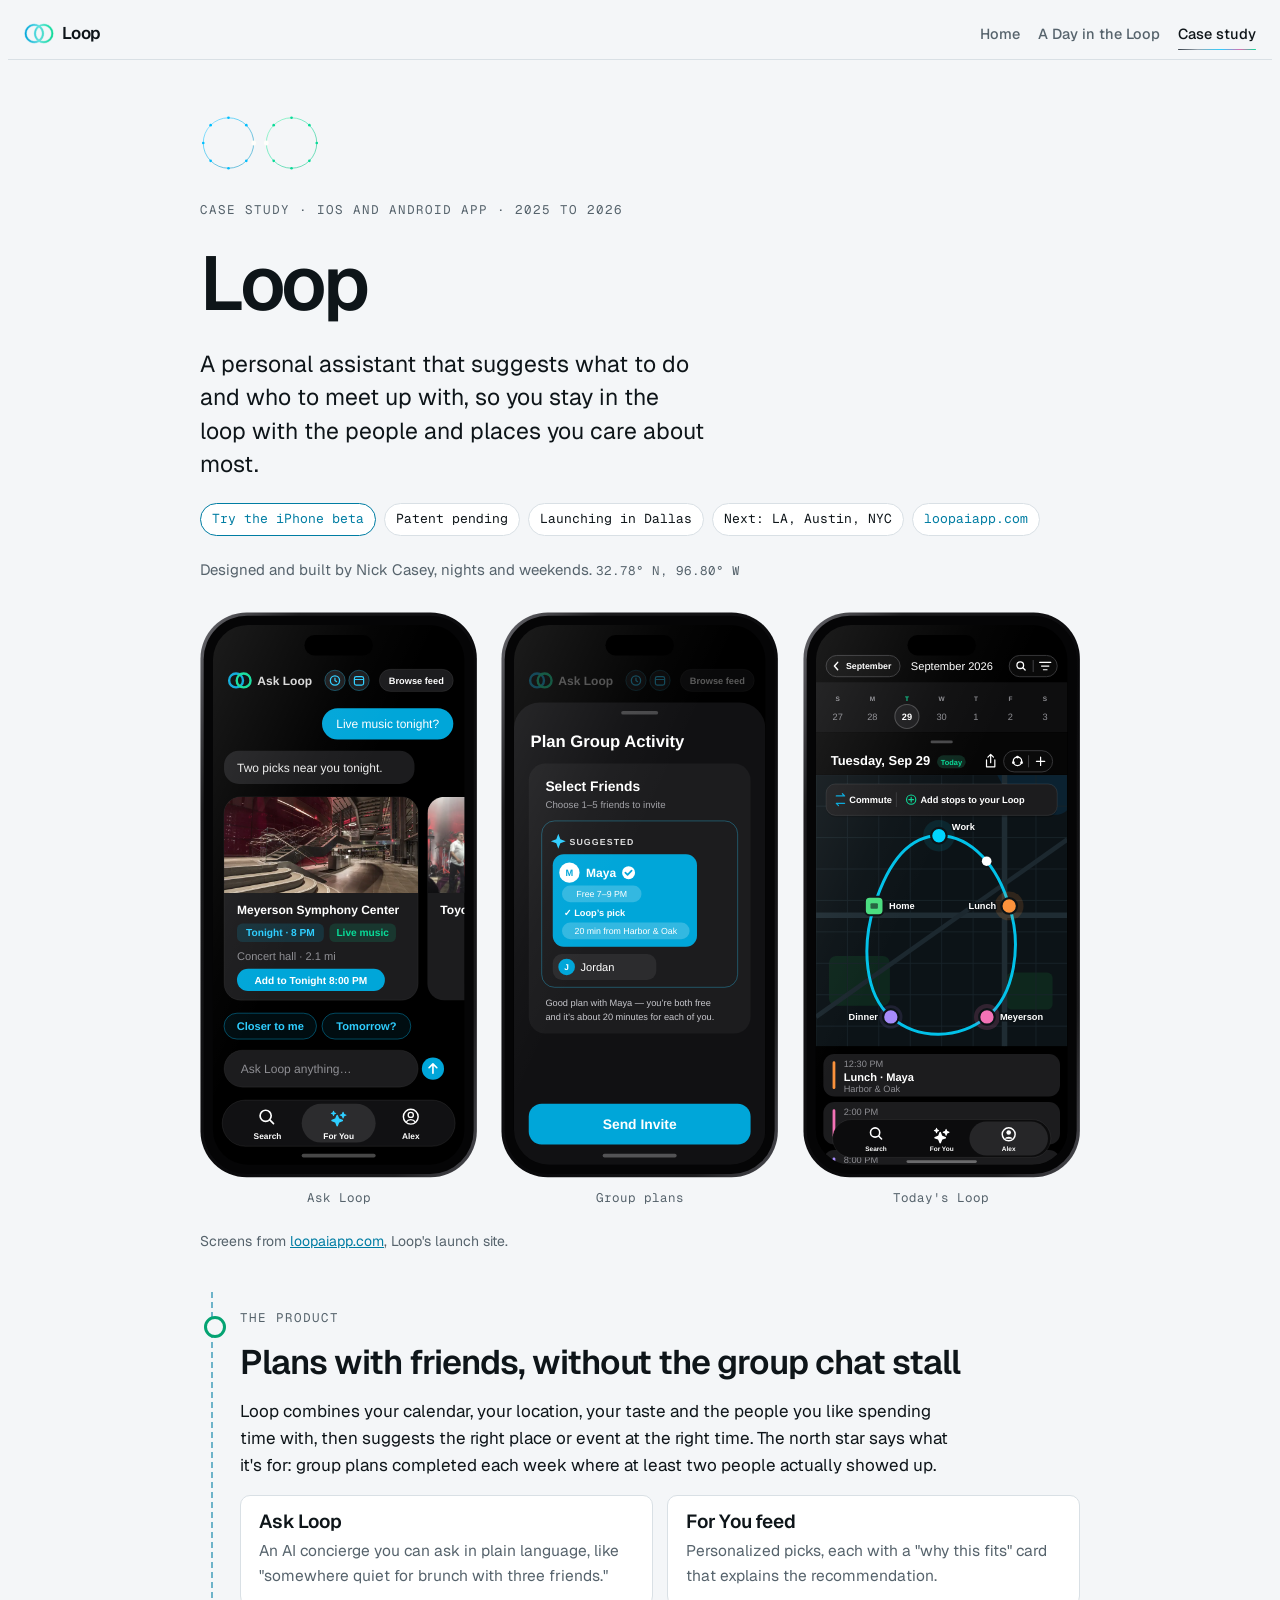
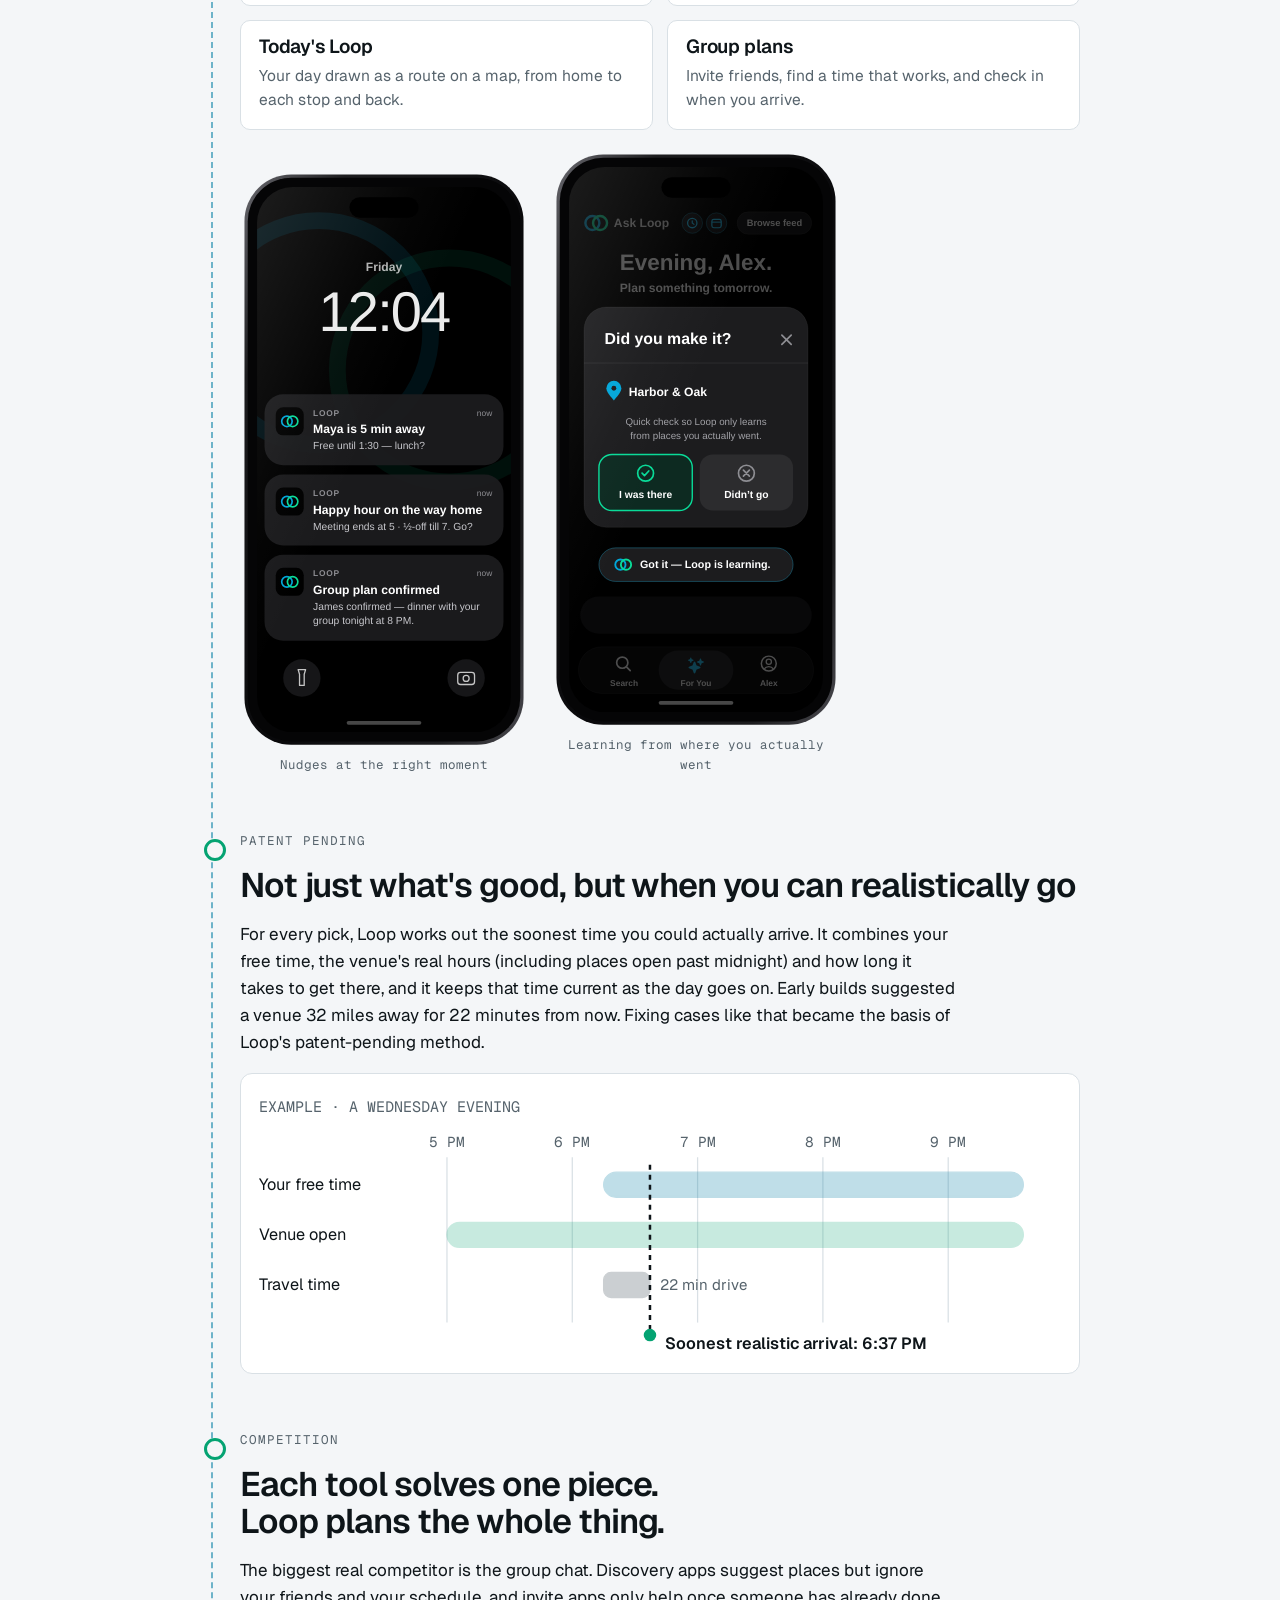
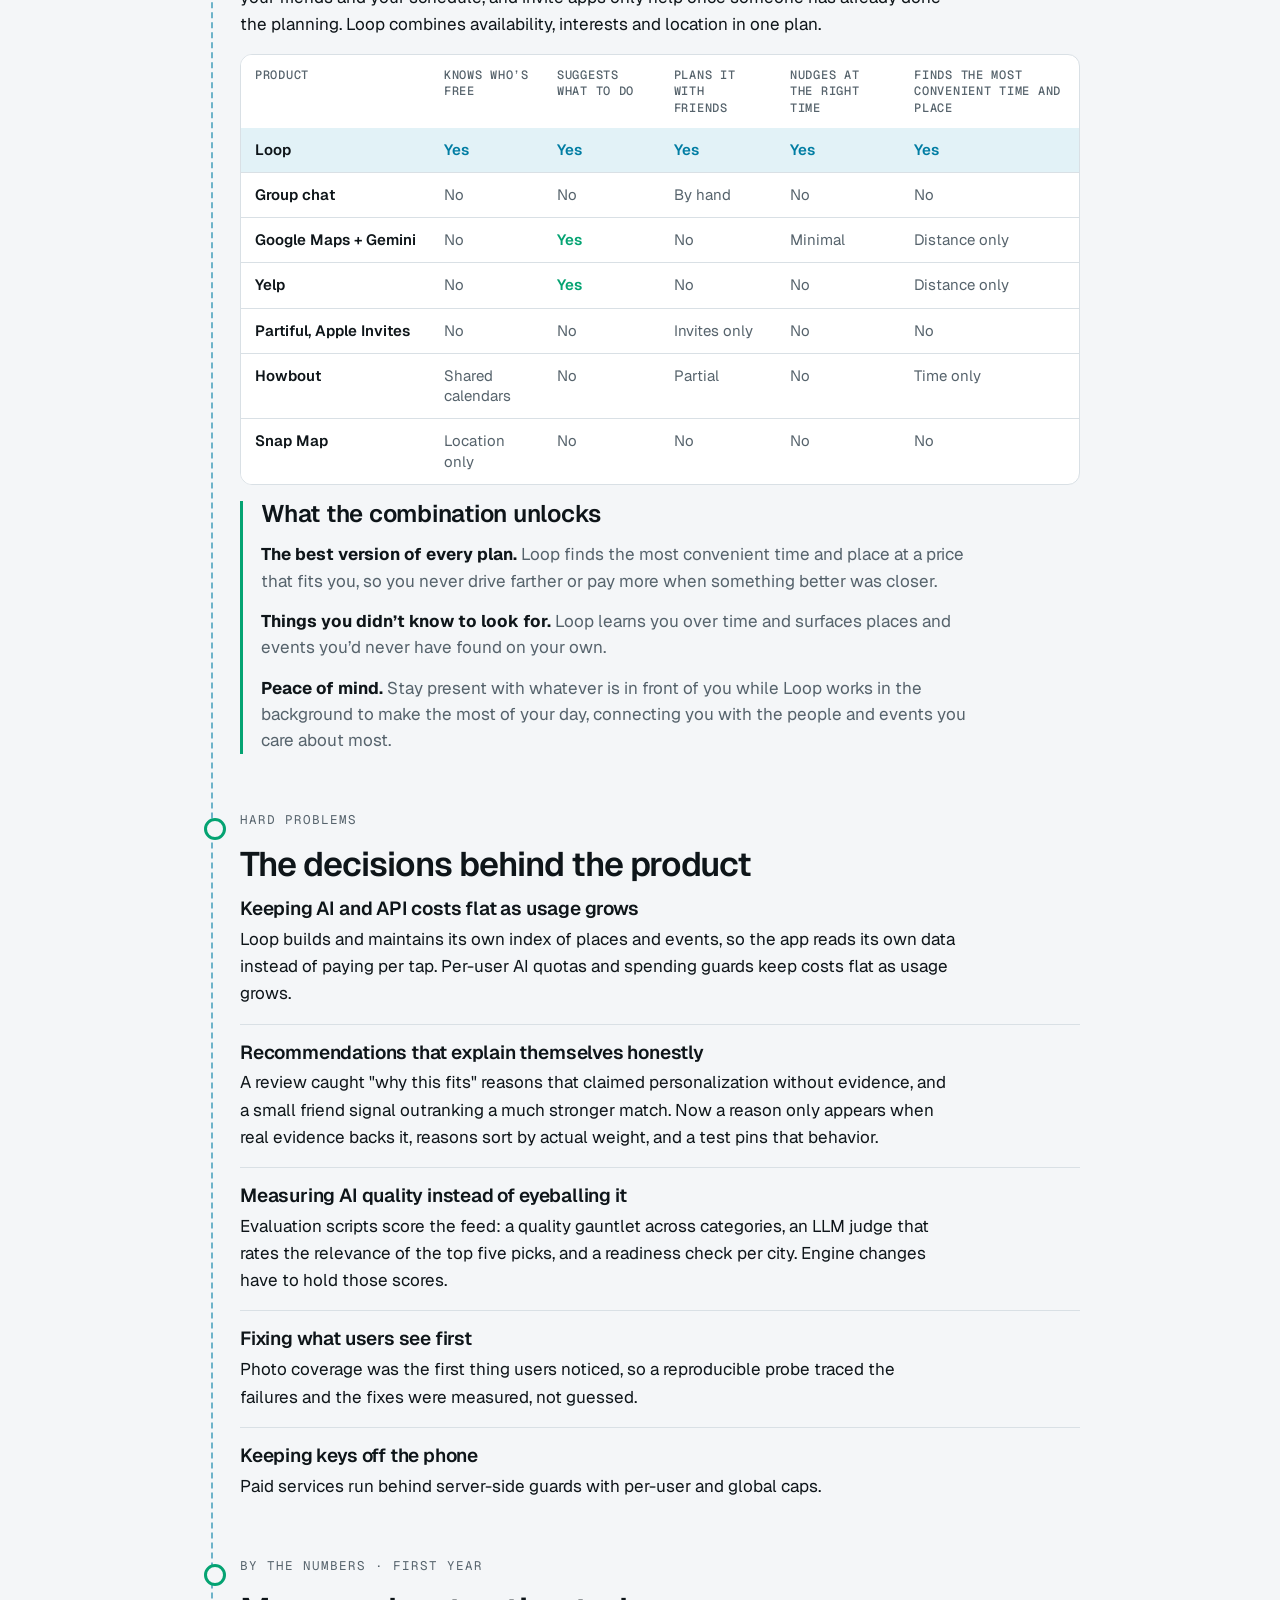
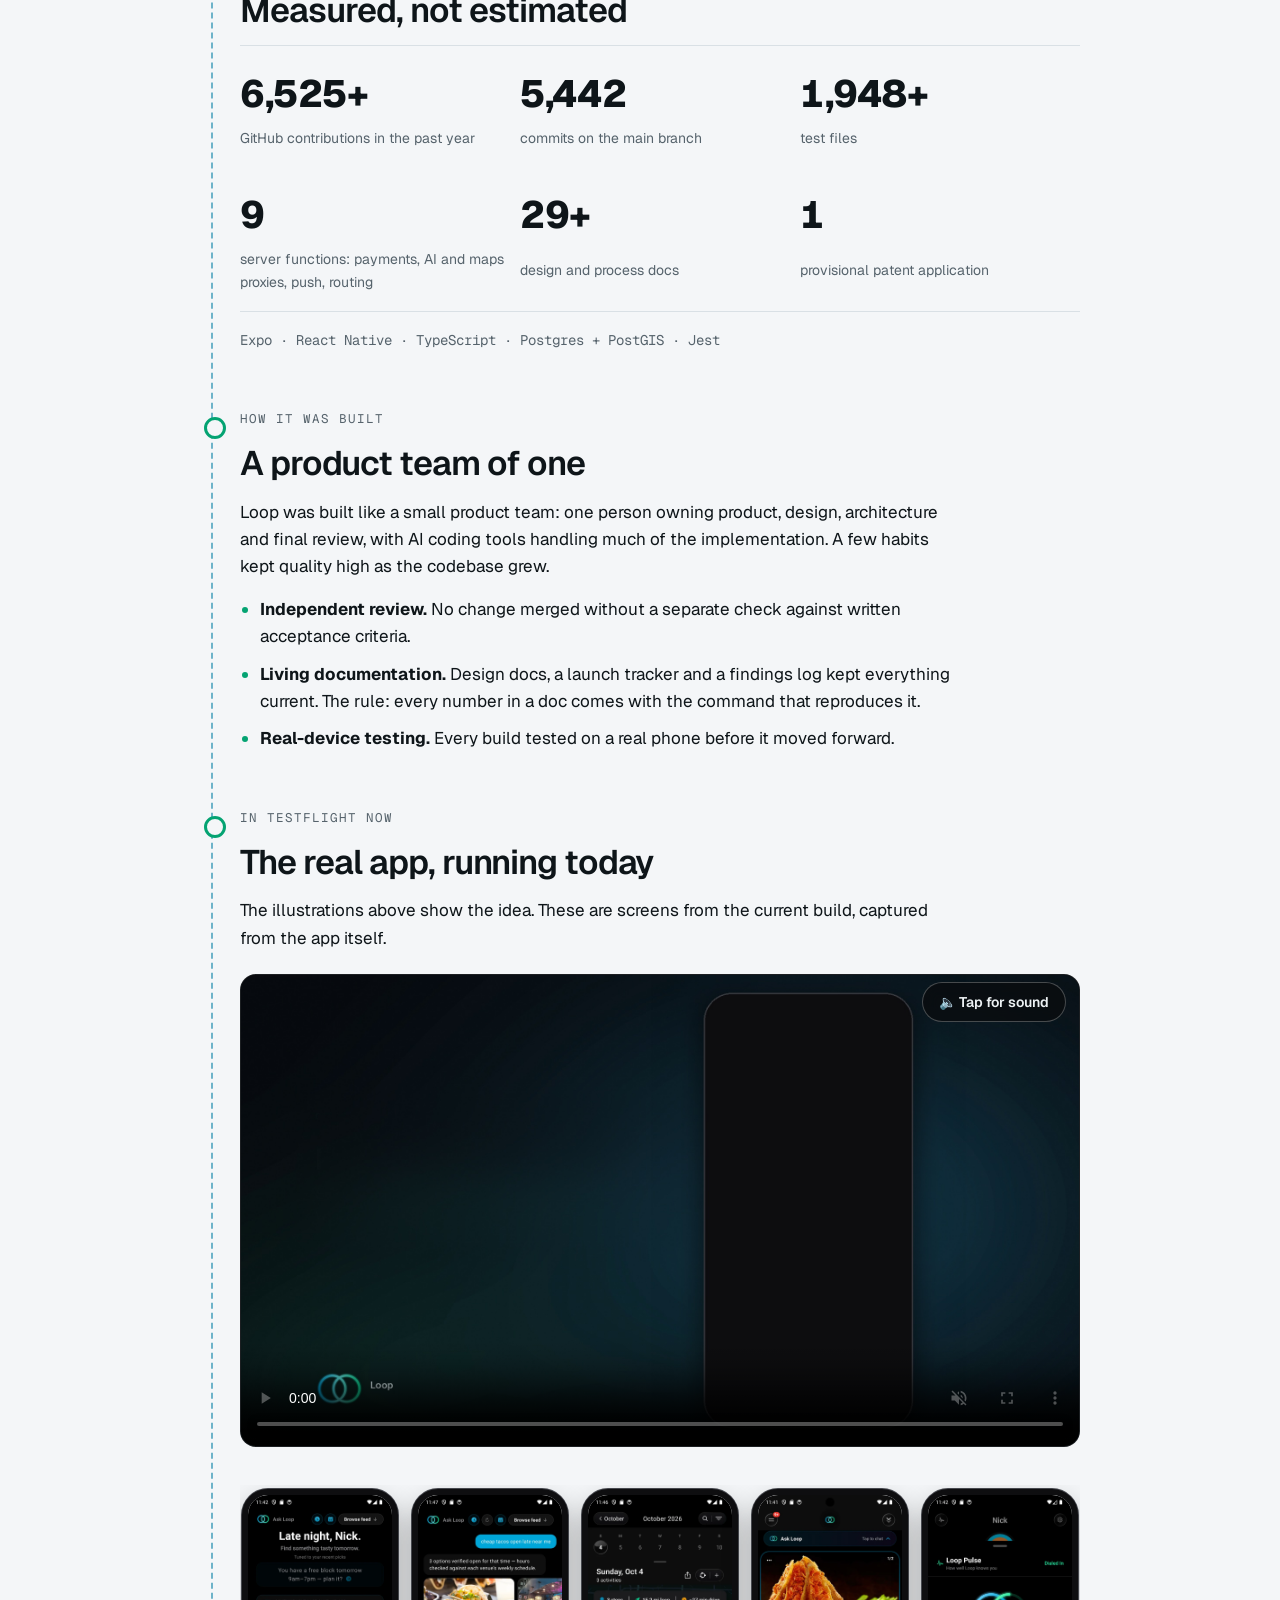
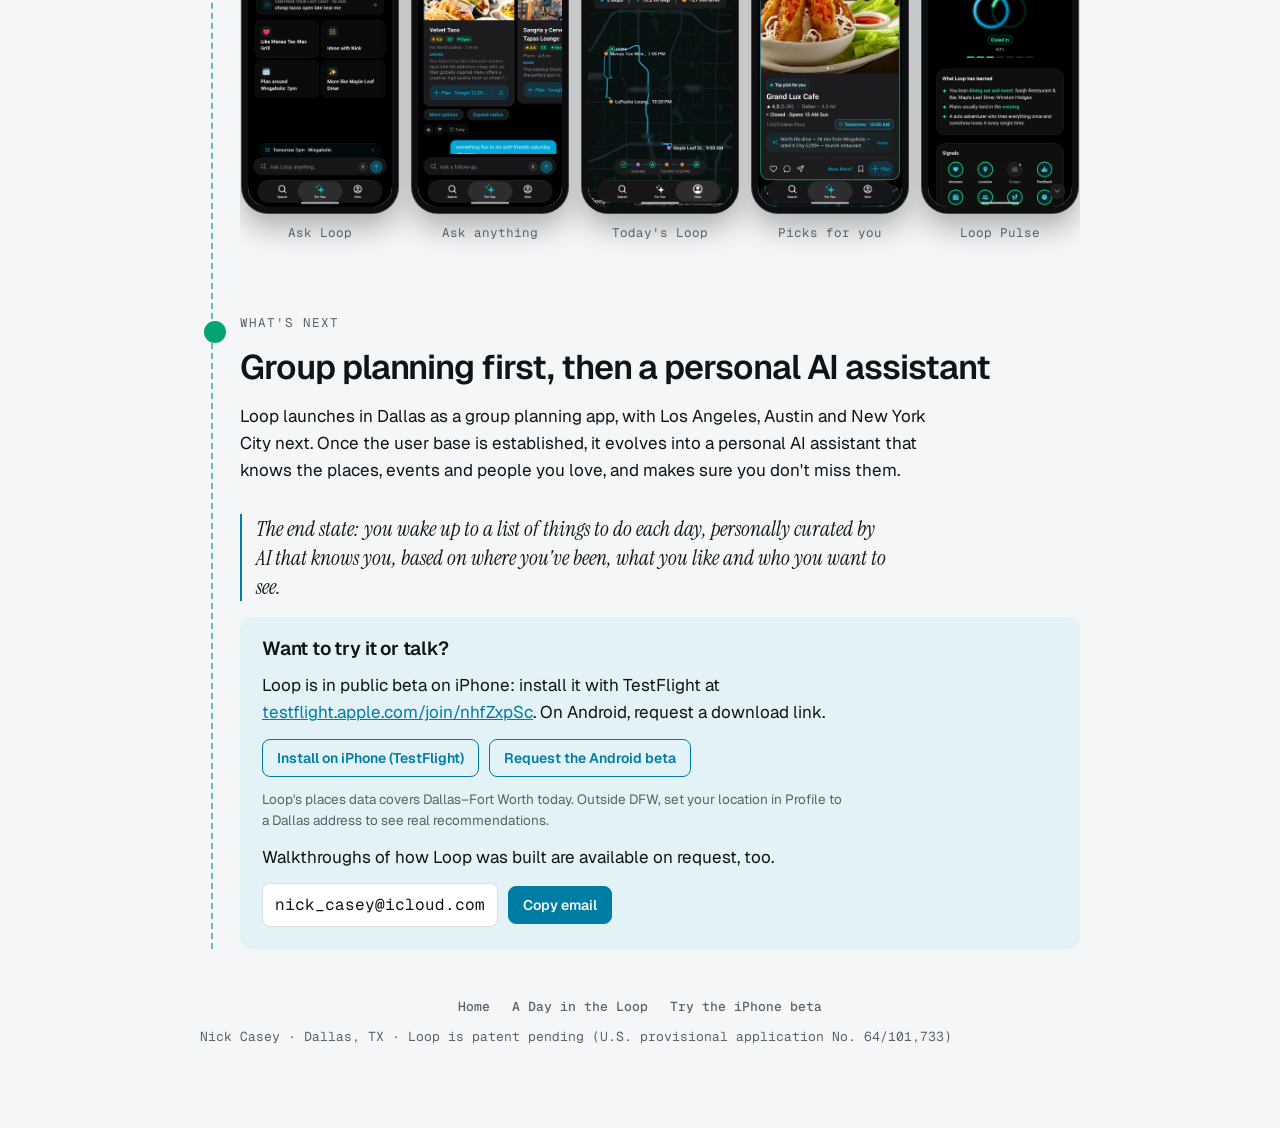
==== case-study/index.html @ 4ecd609b "Investor line: manifesto closes on the daily curated list; case study 'What's next' states the end s" ====
<!DOCTYPE html>
<html lang="en">
<head>
<meta charset="UTF-8">
<meta name="viewport" content="width=device-width, initial-scale=1.0, viewport-fit=cover">
<title>Loop Case Study · Nick Casey</title>
<meta name="description" content="How Nick Casey designed and built Loop, a personal assistant for iOS and Android that suggests what to do and who to meet up with. Product decisions, hard problems and real numbers.">
<link rel="canonical" href="https://loopaiapp.com/case-study/">
<link rel="icon" type="image/svg+xml" href="/assets/loop-logo.svg?v=5">
<link rel="icon" type="image/png" href="/assets/favicon.png?v=5">
<meta property="og:type" content="article">
<meta property="og:site_name" content="Loop">
<meta property="og:title" content="Loop Case Study: designing and building a personal assistant app">
<meta property="og:description" content="How Nick Casey designed and built Loop, a personal assistant for iOS and Android that suggests what to do and who to meet up with. Product decisions, hard problems and real numbers.">
<meta property="og:url" content="https://loopaiapp.com/case-study/">
<meta property="og:image" content="https://loopaiapp.com/assets/og-case-study-v3.png">
<meta property="og:image:width" content="1200">
<meta property="og:image:height" content="630">
<meta property="og:image:alt" content="Loop case study by Nick Casey, with the day loop map in the app.">
<meta name="author" content="Nick Casey">
<meta name="twitter:card" content="summary_large_image">
<meta name="twitter:title" content="Loop Case Study: designing and building a personal assistant app">
<meta name="twitter:description" content="How Nick Casey designed and built Loop, a personal assistant for iOS and Android that suggests what to do and who to meet up with. Product decisions, hard problems and real numbers.">
<meta name="twitter:image" content="https://loopaiapp.com/assets/og-case-study-v3.png">


<link rel="preconnect" href="https://fonts.googleapis.com">
<link rel="preconnect" href="https://fonts.gstatic.com" crossorigin>
<link rel="stylesheet" href="https://fonts.googleapis.com/css2?family=Geist:wght@400;500;600;700&family=Geist+Mono:wght@400;500&family=Instrument+Serif:ital@0;1&display=swap">
<style>
/* Layout: a single reading column that follows a route; section markers are waypoints on one continuous line down the left edge. */
:root {
  --bg: #F4F6F8;
  --surface: #FFFFFF;
  --fg: #0E1519;
  --muted: #56636C;
  --rule: #D9E0E5;
  --route: #007DA3;
  --waypoint: #04A372;
  --tint: #E2F2F7;
  --display: "Geist", "Avenir Next", "Segoe UI", system-ui, sans-serif;
  --serif: "Instrument Serif", "Iowan Old Style", Georgia, serif;
  --body: "Geist", "Segoe UI", system-ui, -apple-system, sans-serif;
  --mono: "Geist Mono", ui-monospace, "SF Mono", Menlo, Consolas, monospace;
}
@media (prefers-color-scheme: dark) {
  :root:not([data-theme="light"]) {
    --bg: #0B0E11; --surface: #13181C; --fg: #ECF1F3; --muted: #93A1AA; --rule: #243038;
    --route: #2ECEFF; --waypoint: #09DB98; --tint: #10252C; color-scheme: dark;
  }
}
:root[data-theme="dark"] {
  --bg: #0B0E11; --surface: #13181C; --fg: #ECF1F3; --muted: #93A1AA; --rule: #243038;
  --route: #2ECEFF; --waypoint: #09DB98; --tint: #10252C; color-scheme: dark;
}
* { box-sizing: border-box; }
body {
  background: var(--bg); color: var(--fg); font-family: var(--body);
  font-size: 17px; line-height: 1.6;
  padding-left: max(16px, env(safe-area-inset-left, 0px));
  padding-right: max(16px, env(safe-area-inset-right, 0px));
}
.page { max-width: 880px; margin: 0 auto; padding-block: 48px 72px; }
h1, h2, h3 { font-family: var(--display); line-height: 1.1; text-wrap: balance; margin: 0; }
h1 { font-size: clamp(44px, 8vw, 76px); font-weight: 600; letter-spacing: -0.045em; }
h2 { font-size: clamp(26px, 4vw, 34px); font-weight: 600; letter-spacing: -0.03em; }
h3 { font-size: 19px; font-weight: 600; letter-spacing: -0.01em; }
p { margin: 0; max-width: 65ch; }
.eyebrow { font-family: var(--mono); font-size: 12.5px; letter-spacing: 0.08em; text-transform: uppercase; color: var(--muted); }
a { color: var(--route); }
:focus-visible { outline: 2px solid var(--route); outline-offset: 3px; border-radius: 4px; }

/* Hero */
.hero { display: grid; gap: 22px; padding-bottom: 40px; }
.brand { display: flex; align-items: center; gap: 14px; }
.brand img { width: 120px; height: auto; }
.lede { font-size: clamp(19px, 2.6vw, 23px); line-height: 1.45; max-width: 34ch; }
.lede em { font-style: normal; color: var(--route); font-weight: 600; }
.chips { display: flex; flex-wrap: wrap; gap: 8px; }
.chip { font-family: var(--mono); font-size: 13px; padding: 5px 11px; border-radius: 999px; border: 1px solid var(--rule); background: var(--surface); }
a.chip { color: var(--route); text-decoration: none; }
.chip.on { border-color: var(--route); color: var(--route); }
.byline { color: var(--muted); font-size: 15px; }
.coords { font-family: var(--mono); font-size: 12.5px; color: var(--muted); }

.phones { display: grid; grid-template-columns: repeat(3, minmax(0, 1fr)); gap: 16px; align-items: end; margin-top: 8px; }
.phones figure { margin: 0; display: grid; gap: 10px; justify-items: center; }
.phones .art { width: 100%; max-width: 280px; height: auto; }
.phones { gap: 24px; }
.phones .art-sheen { display: none; }
.phones figure.shine .art-sheen { display: inline; }
.phones:not(.two) figure:nth-child(2) .art * { animation-delay: -2.6s; }
.phones:not(.two) figure:nth-child(3) .art * { animation-delay: -5.2s; }
.phones.two { grid-template-columns: repeat(2, minmax(0, 1fr)); max-width: 600px; }
.phones figcaption { font-family: var(--mono); font-size: 12.5px; color: var(--muted); text-align: center; }
.note { font-size: 14px; color: var(--muted); }

/* Route spine */
.route { position: relative; padding-left: 40px; display: grid; gap: 56px; padding-top: 16px; }
.route::before { content: ""; position: absolute; left: 11px; top: 0; bottom: 0; border-left: 2px dashed var(--route); opacity: 0.55; }
.stop { position: relative; display: grid; gap: 16px; }
.stop::before { content: ""; position: absolute; left: -36px; top: 8px; width: 16px; height: 16px; border-radius: 50%; background: var(--bg); border: 3px solid var(--waypoint); }
.stop.end::before { background: var(--waypoint); }

.features { display: grid; grid-template-columns: repeat(2, minmax(0, 1fr)); gap: 14px; }
.feature { background: var(--surface); border: 1px solid var(--rule); border-radius: 10px; padding: 16px 18px; display: grid; gap: 6px; }
.feature p { font-size: 15.5px; color: var(--muted); }

ul.plain { margin: 0; padding-left: 20px; display: grid; gap: 10px; max-width: 65ch; }
ul.plain li::marker { color: var(--waypoint); }
.problem { display: grid; gap: 6px; }
.problem + .problem { border-top: 1px solid var(--rule); padding-top: 18px; }

/* Arrival time illustration */
.arrival { background: var(--surface); border: 1px solid var(--rule); border-radius: 12px; padding: 18px; overflow-x: auto; }
.arrival svg { display: block; width: 100%; min-width: 560px; height: auto; }
.diagram { background: var(--surface); border: 1px solid var(--rule); border-radius: 12px; padding: 14px; overflow-x: auto; }
.diagram svg { display: block; width: 100%; min-width: 620px; height: auto; }

.stats { display: grid; grid-template-columns: repeat(3, minmax(0, 1fr)); gap: 0; border-top: 1px solid var(--rule); border-bottom: 1px solid var(--rule); }
.stat { padding: 18px 14px 18px 0; display: grid; gap: 2px; }
.stat b { font-family: var(--display); font-size: clamp(28px, 4vw, 38px); font-weight: 800; font-variant-numeric: tabular-nums; letter-spacing: -0.01em; }
.stat span { font-size: 14px; color: var(--muted); }
.stack { font-family: var(--mono); font-size: 14px; color: var(--muted); line-height: 1.8; max-width: 70ch; }

.contact { background: var(--tint); border-radius: 12px; padding: 22px; display: grid; gap: 12px; }
.mail { display: flex; flex-wrap: wrap; align-items: center; gap: 10px; }
.mail code { font-family: var(--mono); font-size: 16px; background: var(--surface); border: 1px solid var(--rule); border-radius: 8px; padding: 8px 12px; user-select: all; }
button { font: 600 14px var(--body); padding: 9px 14px; border-radius: 8px; border: 1px solid var(--route); background: var(--route); color: var(--bg); cursor: pointer; }
button:hover { filter: brightness(1.08); }
.beta-btns { display: flex; flex-wrap: wrap; gap: 10px; }
.beta-btns a { font: 600 14px var(--body); padding: 9px 14px; border-radius: 8px; border: 1px solid var(--route); color: var(--route); text-decoration: none; }
.beta-btns a:hover { background: var(--route); color: var(--bg); }
.contact .fine { font-size: 13.5px; color: var(--muted); margin: 0; }
footer { margin-top: 48px; color: var(--muted); font-size: 13px; font-family: var(--mono); }

@media (max-width: 640px) {
  .phones { grid-template-columns: repeat(3, minmax(0, 1fr)); gap: 8px; }
  .features { grid-template-columns: 1fr; }
  .stats { grid-template-columns: repeat(2, minmax(0, 1fr)); }
  .route { padding-left: 30px; }
  .route::before { left: 6px; }
  .stop::before { left: -31px; }
}
@media (prefers-reduced-motion: reduce) { * { animation: none !important; transition: none !important; } }
/* Scroll motion (2026-10-21). Everything is shown as-is without JS or under
   reduced motion: the hide/fill rules below only apply once the script adds
   html.cs-js, and the script does not add it when motion is reduced. */
.route::after { content: ""; position: absolute; left: 11px; top: 0; width: 2px; height: calc(var(--rp, 0) * 100%); background: var(--route); border-radius: 2px; box-shadow: 0 0 10px var(--route); pointer-events: none; }
.stop::before { z-index: 1; transition: background 0.45s ease, box-shadow 0.45s ease; }
.cs-js .stop.lit::before { background: var(--waypoint); box-shadow: 0 0 0 5px color-mix(in srgb, var(--waypoint) 22%, transparent); }
.cs-js .stop > * { opacity: 0; transform: translateY(16px); transition: opacity 0.7s cubic-bezier(0.22, 1, 0.36, 1), transform 0.7s cubic-bezier(0.22, 1, 0.36, 1); }
.cs-js .stop.in > * { opacity: 1; transform: none; }
.cs-js .stop.in > :nth-child(2) { transition-delay: 70ms; }
.cs-js .stop.in > :nth-child(3) { transition-delay: 140ms; }
.cs-js .stop.in > :nth-child(4) { transition-delay: 210ms; }
.cs-js .stop.in > :nth-child(n+5) { transition-delay: 280ms; }
.cs-js #arrival .bar { transform: scaleX(0); transform-box: fill-box; transform-origin: left center; transition: transform 0.9s cubic-bezier(0.22, 1, 0.36, 1); }
.cs-js #arrival .fade { opacity: 0; transition: opacity 0.5s ease; }
.cs-js #arrival .arrival.go .bar { transform: none; }
.cs-js #arrival .arrival.go .b2 { transition-delay: 0.35s; }
.cs-js #arrival .arrival.go .b3 { transition-delay: 0.9s; }
.cs-js #arrival .arrival.go .fade { opacity: 1; transition-delay: 1.5s; }
@media (max-width: 640px) { .route::after { left: 6px; } }
.phones { --ease: cubic-bezier(0.22, 1, 0.36, 1); --font: "Inter", -apple-system, BlinkMacSystemFont, "SF Pro Display", "Segoe UI", Roboto, Arial, sans-serif; }
/* Phone art: self-framed inline SVGs. Every element's BASE style is the finished
   screen, so reduced-motion (animation: none) shows a complete, static frame. Motion
   is transform/opacity only, one calm 8 s loop per phone. */
.art { display: block; width: 100%; height: auto; }
.art text { font-family: var(--font); text-rendering: geometricPrecision; }
.art .ask-send, .art .plan-check, .art .plan-send, .art .learn-tap, .art .learn-pulse { transform-box: fill-box; transform-origin: center; }
.art [class^="ask-"], .art [class^="plan-"], .art [class^="learn-"], .art .art-sheen { animation-duration: 8s; animation-iteration-count: infinite; animation-timing-function: var(--ease); }
.art-sheen { animation-name: art-sheen; animation-timing-function: cubic-bezier(0.45, 0, 0.2, 1) !important; }
@keyframes art-sheen { 0%, 70% { transform: skewX(-14deg) translateX(0); } 100% { transform: skewX(-14deg) translateX(620px); } }

.ask-ph     { animation-name: ask-ph; }
.ask-typed  { opacity: 0; animation-name: ask-typed; }
.ask-cover, .ask-caret { opacity: 0; animation-name: ask-cover; }
.ask-send   { animation-name: ask-send; }
.ask-q      { animation-name: ask-q; }
.ask-a      { animation-name: ask-a; }
.ask-card   { animation-name: ask-card; }
.ask-chips  { animation-name: ask-chips; }
@keyframes ask-ph    { 0%, 2% { opacity: 1; } 3%, 34% { opacity: 0; } 38%, 100% { opacity: 1; } }
@keyframes ask-typed { 0%, 2% { opacity: 0; } 3%, 31% { opacity: 1; } 33%, 100% { opacity: 0; } }
@keyframes ask-cover { 0%, 2% { opacity: 0; transform: translateX(0); } 3% { opacity: 1; transform: translateX(0); animation-timing-function: steps(19, end); } 29% { opacity: 1; transform: translateX(126px); } 31%, 100% { opacity: 0; transform: translateX(126px); } }
@keyframes ask-send  { 0%, 30% { transform: scale(1); } 32% { transform: scale(0.86); } 36%, 100% { transform: scale(1); } }
@keyframes ask-q     { 0%, 32% { opacity: 0; transform: translateY(10px); } 38%, 92% { opacity: 1; transform: none; } 97%, 100% { opacity: 0; } }
@keyframes ask-a     { 0%, 42% { opacity: 0; transform: translateY(10px); } 48%, 92% { opacity: 1; transform: none; } 97%, 100% { opacity: 0; } }
@keyframes ask-card  { 0%, 52% { opacity: 0; transform: translateX(70px); } 60%, 92% { opacity: 1; transform: none; } 97%, 100% { opacity: 0; } }
@keyframes ask-chips { 0%, 62% { opacity: 0; } 68%, 92% { opacity: 1; } 97%, 100% { opacity: 0; } }

.plan-on       { animation-name: plan-on; }
.plan-check    { animation-name: plan-check; }
.plan-pick     { animation-name: plan-pick; }
.plan-free     { animation-name: plan-free; }
.plan-dist     { animation-name: plan-dist; }
.plan-sum      { animation-name: plan-sum; }
.plan-send     { animation-name: plan-send; }
.plan-send-off { opacity: 0; animation-name: plan-send-off; }
@keyframes plan-on       { 0%, 20% { opacity: 0; } 25%, 92% { opacity: 1; } 97%, 100% { opacity: 0; } }
@keyframes plan-check    { 0%, 23% { opacity: 0; transform: scale(0.3); } 29% { opacity: 1; transform: scale(1.18); } 33%, 92% { opacity: 1; transform: scale(1); } 97%, 100% { opacity: 0; } }
@keyframes plan-pick     { 0%, 30% { opacity: 0; } 36%, 92% { opacity: 1; } 97%, 100% { opacity: 0; } }
@keyframes plan-free     { 0%, 36% { opacity: 0; transform: translateY(5px); } 42%, 92% { opacity: 1; transform: none; } 97%, 100% { opacity: 0; } }
@keyframes plan-dist     { 0%, 44% { opacity: 0; transform: translateY(5px); } 50%, 92% { opacity: 1; transform: none; } 97%, 100% { opacity: 0; } }
@keyframes plan-sum      { 0%, 54% { opacity: 0; } 60%, 92% { opacity: 1; } 97%, 100% { opacity: 0; } }
@keyframes plan-send-off { 0%, 64% { opacity: 1; } 70%, 92% { opacity: 0; } 97%, 100% { opacity: 1; } }
@keyframes plan-send     { 0%, 68% { transform: scale(1); } 72% { transform: scale(1.04); } 77%, 100% { transform: scale(1); } }

.learn-modal   { animation-name: learn-modal; }
.learn-yes-off { opacity: 0; animation-name: learn-yes-off; }
.learn-tap     { opacity: 0; animation-name: learn-tap; }
.learn-toast   { animation-name: learn-toast; }
.learn-pulse   { opacity: 0; animation-name: learn-pulse; }
.learn-pulse-2 { animation-delay: 0.45s; }
@keyframes learn-modal   { 0%, 5% { opacity: 0; transform: translateY(26px); } 13%, 92% { opacity: 1; transform: none; } 97%, 100% { opacity: 0; } }
@keyframes learn-yes-off { 0%, 37% { opacity: 1; } 41%, 100% { opacity: 0; } }
@keyframes learn-tap     { 0%, 34% { opacity: 0; transform: scale(0.3); } 37% { opacity: 0.35; } 48%, 100% { opacity: 0; transform: scale(1.5); } }
@keyframes learn-toast   { 0%, 50% { opacity: 0; transform: translateY(12px); } 57%, 92% { opacity: 1; transform: none; } 97%, 100% { opacity: 0; } }
@keyframes learn-pulse   { 0%, 57% { opacity: 0; transform: scale(1); } 59% { opacity: 0.7; } 80%, 100% { opacity: 0; transform: scale(2.8); } }

.art .nt-1, .art .nt-2, .art .nt-3 { transform-box: fill-box; transform-origin: 50% 0; animation-duration: 8s; animation-iteration-count: infinite; animation-timing-function: var(--ease); }
.nt-1 { animation-name: nt-1; }
.nt-2 { animation-name: nt-2; }
@keyframes nt-1 { 0%, 8% { opacity: 0; transform: translateY(-36px) scale(0.96); } 16%, 92% { opacity: 1; transform: none; } 97%, 100% { opacity: 0; } }
@keyframes nt-2 { 0%, 34% { opacity: 0; transform: translateY(-36px) scale(0.96); } 42%, 92% { opacity: 1; transform: none; } 97%, 100% { opacity: 0; } }
.nt-3 { animation-name: nt-3; }
@keyframes nt-3 { 0%, 60% { opacity: 0; transform: translateY(-36px) scale(0.96); } 68%, 92% { opacity: 1; transform: none; } 97%, 100% { opacity: 0; } }
.day-static { display: none; }
@media (prefers-reduced-motion: reduce) { .art-sheen { display: none; } .day-anim { display: none; } .day-static { display: inline; } }


.demo-wrap { position: relative; }
.demo-sound { position: absolute; top: 14px; right: 14px; display: none; align-items: center; gap: 8px; padding: 10px 16px; border: 1px solid rgba(255,255,255,.25); border-radius: 999px; background: rgba(9,12,15,.78); color: #ECF1F3; font: 600 14px/1 inherit; font-family: inherit; cursor: pointer; backdrop-filter: blur(8px); -webkit-backdrop-filter: blur(8px); }
.demo-sound.show { display: inline-flex; }
.demo-video { display:block; width:100%; height:auto; border-radius:16px; border:1px solid rgba(255,255,255,.08); margin: 6px 0 22px; background:#090c0f; }
.shots { display: grid; grid-auto-flow: column; grid-auto-columns: minmax(140px, 1fr); gap: 14px; overflow-x: auto; padding: 4px 2px 14px; scroll-snap-type: x mandatory; }
.shots figure { margin: 0; display: grid; gap: 10px; justify-items: center; scroll-snap-align: start; }
.shots .shot { display: block; width: 100%; height: auto; border-radius: 26px; border: 6px solid #0e0e10; box-shadow: 0 0 0 1px #46484e, 0 14px 30px rgba(0,0,0,.3); background: #000; }
.shots figcaption { font-family: var(--mono); font-size: 12.5px; color: var(--muted); text-align: center; }

/* Cross-page nav */
.site-nav { position: sticky; top: 0; z-index: 1000; margin: 0 calc(-1 * max(16px, env(safe-area-inset-left, 0px))); padding: 12px max(16px, env(safe-area-inset-left, 0px)); display: flex; align-items: center; justify-content: space-between; gap: 16px; background: var(--bg); border-bottom: 1px solid var(--rule); }
.site-nav .home { display: inline-flex; align-items: center; gap: 8px; color: var(--fg); text-decoration: none; font-weight: 600; font-family: var(--display); font-size: 17px; letter-spacing: -0.01em; }
.site-nav .home img { width: 30px; height: 21px; }
.site-nav nav { display: flex; gap: 18px; }
.site-nav nav a { color: var(--muted); text-decoration: none; font-size: 14.5px; font-weight: 500; white-space: nowrap; }
.site-nav nav a:hover, .site-nav nav a:focus-visible { color: var(--fg); }
.site-nav nav a[aria-current] { color: var(--fg); }
@media (max-width: 520px) { .site-nav nav a[aria-current] { display: none; } .site-nav nav { gap: 14px; } .site-nav nav a { font-size: 14px; } }
.cs-footer-links { display: flex; gap: 22px; justify-content: center; flex-wrap: wrap; margin-bottom: 10px; }
.cs-footer-links a { color: var(--muted); text-decoration: none; font-weight: 500; }
.cs-footer-links a:hover { color: var(--fg); }

/* Competition: how Loop compares */
.compare-wrap { background: var(--surface); border: 1px solid var(--rule); border-radius: 12px; overflow-x: auto; -webkit-overflow-scrolling: touch; }
table.compare { width: 100%; min-width: 720px; border-collapse: collapse; font-size: 15px; line-height: 1.35; }
.compare th, .compare td { padding: 12px 14px; text-align: left; vertical-align: top; border-bottom: 1px solid var(--rule); }
.compare tr:last-child th, .compare tr:last-child td { border-bottom: none; }
.compare thead th { font-family: var(--mono); font-size: 12px; font-weight: 500; letter-spacing: 0.06em; text-transform: uppercase; color: var(--muted); }
.compare tbody th { font-weight: 600; white-space: nowrap; }
.compare th:first-child, .compare td:first-child { position: sticky; left: 0; background: var(--surface); }
.compare td { color: var(--muted); }
.compare tr.us th, .compare tr.us td { background: var(--tint); color: var(--fg); font-weight: 600; }
.compare .yes { color: var(--waypoint); font-weight: 600; }
.compare tr.us .yes { color: var(--route); }
.scroll-hint { display: none; }
.unlocks { display: grid; gap: 14px; border-left: 3px solid var(--waypoint); padding-left: 18px; }
.unlocks h3 { font-size: clamp(20px, 2.6vw, 24px); }
.unlock { font-size: 17px; line-height: 1.55; max-width: 65ch; }
.unlock b { color: var(--fg); }
.unlock span { color: var(--muted); }
@media (max-width: 640px) { .scroll-hint { display: block; } table.compare { min-width: 660px; font-size: 14px; } .compare th, .compare td { padding: 10px; } .compare tbody th { white-space: normal; width: 112px; } .compare thead th { font-size: 11px; } }

/* Links: the home page's chrome underline, tuned for the light page */
.lnk { position: relative; }
.lnk::after { content: ""; position: absolute; left: 0; right: 0; bottom: -5px; height: 1.5px; border-radius: 2px; transform: scaleX(0); transform-origin: left; transition: transform 0.5s cubic-bezier(.2,.8,.2,1);
  background: linear-gradient(90deg, #39424b, #9aa6b1 25%, #2ECEFF 55%, #d86fb0 80%, #09DB98); }
.lnk:hover::after, .lnk:focus-visible::after, .lnk[aria-current]::after { transform: scaleX(1); }
@media (prefers-reduced-motion: reduce) { .lnk::after { transition: none; } }
.vision-line { margin-top: 14px; padding-left: 14px; border-left: 2px solid var(--route); font-family: var(--serif); font-style: italic; font-size: 1.22em; line-height: 1.4; color: var(--fg); }
</style>
<link rel="stylesheet" href="/assets/loop-fx.css?v=2">
</head>
<body class="light-page">
<header class="site-nav">
  <a class="home" href="/" aria-label="Loop home"><img src="/assets/loop-logo.svg" alt="" width="30" height="21">Loop</a>
  <nav aria-label="Site"><a class="lnk" href="/">Home</a><a class="lnk" href="/vision/">A Day in the Loop</a><a class="lnk" href="/case-study/" aria-current="page">Case study</a></nav>
</header>


<main class="page">
  <header class="hero">
    <div class="brand"><img src="[data-uri]" alt="Loop logo"></div>
    <span class="eyebrow">Case study · iOS and Android app · 2025 to 2026</span>
    <h1 class="prism-in">Loop</h1>
    <p class="lede">A personal assistant that suggests what to do and who to meet up with, so you stay in the loop with the people and places you care about most.</p>
    <div class="chips">
      <a class="chip on" href="https://testflight.apple.com/join/nhfZxpSc">Try the iPhone beta</a>
      <span class="chip">Patent pending</span>
      <span class="chip">Launching in Dallas</span><span class="chip">Next: LA, Austin, NYC</span>
      <a class="chip" href="https://loopaiapp.com">loopaiapp.com</a>
    </div>
    <p class="byline">Designed and built by Nick Casey, nights and weekends. <span class="coords">32.78° N, 96.80° W</span></p>
    <div class="phones">
      <figure><svg class="art art-ask" viewBox="0 0 300 612" width="300" height="612" role="img" aria-labelledby="ask-t">
            <title id="ask-t">Ask Loop: you type live music tonight, Loop answers with two picks near you and a venue card slides in.</title>
            <defs>
              <linearGradient id="ask-edge" x1="0" y1="0" x2="1" y2="1"><stop offset="0" stop-color="#6a6a70"/><stop offset=".18" stop-color="#1c1c1e"/><stop offset=".55" stop-color="#08080a"/><stop offset=".85" stop-color="#1c1c1e"/><stop offset="1" stop-color="#4a4a50"/></linearGradient>
              <linearGradient id="ask-glass" x1="0" y1="0" x2="1" y2="1"><stop offset="0" stop-color="#fff" stop-opacity=".11"/><stop offset=".32" stop-color="#fff" stop-opacity=".02"/><stop offset=".45" stop-color="#fff" stop-opacity="0"/></linearGradient>
              <linearGradient id="ask-sheen" x1="0" y1="0" x2="1" y2="0"><stop offset="0" stop-color="#9FEAFF" stop-opacity="0"/><stop offset=".5" stop-color="#9FEAFF" stop-opacity=".10"/><stop offset="1" stop-color="#9FEAFF" stop-opacity="0"/></linearGradient>
              <clipPath id="ask-img1"><path d="M26 304 V218 a18 18 0 0 1 18 -18 H218 a18 18 0 0 1 18 18 V304 Z"/></clipPath>
              <clipPath id="ask-img2"><path d="M246 304 V218 a18 18 0 0 1 18 -18 H378 a18 18 0 0 1 18 18 V304 Z"/></clipPath>
              <clipPath id="ask-bar"><rect x="26" y="474" width="206" height="40" rx="20"/></clipPath>
              <clipPath id="ask-scr"><rect x="14" y="14" width="272" height="584" rx="38"/></clipPath>
            </defs>
            <rect x="0.5" y="0.5" width="299" height="611" rx="50" fill="url(#ask-edge)"/>
            <rect x="4" y="4" width="292" height="604" rx="47" fill="#050506"/>
            <rect x="14" y="14" width="272" height="584" rx="38" fill="#000"/>
            <g clip-path="url(#ask-scr)">
              <g opacity="1.0">
                <circle cx="39" cy="74" r="7.5" fill="none" stroke="#00A6D9" stroke-width="2.6"/>
                <circle cx="47.2" cy="74" r="7.5" fill="none" stroke="#09DB98" stroke-width="2.6"/>
                <text x="62" y="78.5" font-size="13" font-weight="600" fill="#fff" fill-opacity=".85">Ask Loop</text>
                <circle cx="146" cy="74" r="11" fill="#1C1C1E" stroke="#2ECEFF" stroke-opacity=".35"/><circle cx="146" cy="74" r="5" fill="none" stroke="#2ECEFF" stroke-width="1.4"/><path d="M146 71.5 V74 L147.8 75.4" fill="none" stroke="#2ECEFF" stroke-width="1.3" stroke-linecap="round"/>
                <circle cx="172" cy="74" r="11" fill="#1C1C1E" stroke="#2ECEFF" stroke-opacity=".35"/><rect x="167" y="70" width="10" height="9" rx="2" fill="none" stroke="#2ECEFF" stroke-width="1.3"/><path d="M167 73 H177" stroke="#2ECEFF" stroke-width="1.1"/>
                <rect x="194" y="62" width="80" height="24" rx="12" fill="#1C1C1E" stroke="#fff" stroke-opacity=".08"/>
                <text x="234" y="77.5" font-size="10" font-weight="600" fill="#fff" text-anchor="middle">Browse feed</text>
              </g>
              <g class="ask-q">
                <rect x="132" y="104" width="142" height="34" rx="17" fill="#00A6D9"/>
                <text x="203" y="126" font-size="13" font-weight="500" fill="#fff" text-anchor="middle">Live music tonight?</text>
              </g>
              <g class="ask-a">
                <rect x="26" y="150" width="206" height="36" rx="16" fill="#1C1C1E"/>
                <text x="40" y="173" font-size="13" fill="#fff" fill-opacity=".92">Two picks near you tonight.</text>
              </g>
              <g class="ask-card">
                <rect x="26" y="200" width="210" height="220" rx="18" fill="#1C1C1E" stroke="#fff" stroke-opacity=".06"/>
                <image href="[data-uri]" x="26" y="200" width="210" height="104" preserveAspectRatio="xMidYMid slice" clip-path="url(#ask-img1)"/>
                <text x="40" y="327" font-size="13" font-weight="700" fill="#fff">Meyerson Symphony Center</text>
                <rect x="40" y="337" width="94" height="20" rx="6" fill="#00A6D9" fill-opacity=".16"/><text x="87" y="351" font-size="11" font-weight="600" fill="#2ECEFF" text-anchor="middle">Tonight &#183; 8 PM</text>
                <rect x="140" y="337" width="72" height="20" rx="6" fill="#09DB98" fill-opacity=".14"/><text x="176" y="351" font-size="11" font-weight="600" fill="#09DB98" text-anchor="middle">Live music</text>
                <text x="40" y="376" font-size="12" fill="#8E8E93">Concert hall &#183; 2.1 mi</text>
                <rect x="40" y="386" width="160" height="24" rx="12" fill="#00A6D9"/>
                <text x="120" y="402" font-size="11" font-weight="600" fill="#fff" text-anchor="middle">Add to Tonight 8:00 PM</text>
                <rect x="246" y="200" width="150" height="220" rx="18" fill="#1C1C1E"/>
                <image href="[data-uri]" x="246" y="200" width="150" height="104" preserveAspectRatio="xMidYMid slice" clip-path="url(#ask-img2)"/>
                <text x="260" y="327" font-size="13" font-weight="700" fill="#fff">Toyota Music Factory</text>
              </g>
              <g class="ask-chips">
                <rect x="26" y="434" width="100" height="28" rx="14" fill="#00A6D9" fill-opacity=".08" stroke="#00A6D9" stroke-opacity=".45"/>
                <text x="76" y="452" font-size="12" font-weight="600" fill="#2ECEFF" text-anchor="middle">Closer to me</text>
                <rect x="132" y="434" width="96" height="28" rx="14" fill="#00A6D9" fill-opacity=".08" stroke="#00A6D9" stroke-opacity=".45"/>
                <text x="180" y="452" font-size="12" font-weight="600" fill="#2ECEFF" text-anchor="middle">Tomorrow?</text>
              </g>
              <rect x="26" y="474" width="210" height="40" rx="20" fill="#1C1C1E" stroke="#fff" stroke-opacity=".06"/>
              <text class="ask-ph" x="44" y="499" font-size="13" fill="#8E8E93">Ask Loop anything&#8230;</text>
              <g clip-path="url(#ask-bar)">
              <text class="ask-typed" x="44" y="499" font-size="13" fill="#fff">Live music tonight?</text>
              <rect class="ask-cover" x="40" y="480" width="188" height="28" fill="#1C1C1E"/>
              <rect class="ask-caret" x="43" y="486" width="1.5" height="16" fill="#2ECEFF"/>
              </g>
              <g class="ask-send">
                <circle cx="252" cy="494" r="12" fill="#00A6D9"/>
                <path d="M252 499 V489 M247.8 493 L252 488.8 L256.2 493" fill="none" stroke="#fff" stroke-width="1.8" stroke-linecap="round" stroke-linejoin="round"/>
              </g>
              <g opacity="1.0">
                <rect x="24" y="528" width="252" height="50" rx="25" fill="#111113" stroke="#fff" stroke-opacity=".08"/>
                <rect x="110" y="532" width="80" height="42" rx="21" fill="#2C2C2E"/>
                <circle cx="71" cy="545" r="6" fill="none" stroke="#fff" stroke-width="1.8"/><path d="M75.5 549.5 L79.5 553.5" stroke="#fff" stroke-width="1.8" stroke-linecap="round"/>
                <text x="73" y="570" font-size="9" font-weight="600" fill="#fff" text-anchor="middle">Search</text>
                <path transform="translate(141.5 539.5) scale(0.03320)" d="M208 512a24.84 24.84 0 01-23.34-16l-39.84-103.6a16.06 16.06 0 00-9.19-9.19L32 343.34a25 25 0 010-46.68l103.6-39.84a16.06 16.06 0 009.19-9.19L184.66 144a25 25 0 0146.68 0l39.84 103.6a16.06 16.06 0 009.19 9.19l103 39.63a25.49 25.49 0 0116.63 24.1 24.82 24.82 0 01-16 22.82l-103.6 39.84a16.06 16.06 0 00-9.19 9.19L231.34 496A24.84 24.84 0 01208 512zM88 176a14.67 14.67 0 01-13.69-9.4l-16.86-43.84a7.28 7.28 0 00-4.21-4.21L9.4 101.69a14.67 14.67 0 010-27.38l43.84-16.86a7.31 7.31 0 004.21-4.21L74.16 9.79A15 15 0 0186.23.11a14.67 14.67 0 0115.46 9.29l16.86 43.84a7.31 7.31 0 004.21 4.21l43.84 16.86a14.67 14.67 0 010 27.38l-43.84 16.86a7.28 7.28 0 00-4.21 4.21l-16.86 43.84A14.67 14.67 0 0188 176zM400 256a16 16 0 01-14.93-10.26l-22.84-59.37a8 8 0 00-4.6-4.6l-59.37-22.84a16 16 0 010-29.86l59.37-22.84a8 8 0 004.6-4.6l22.67-58.95a16.45 16.45 0 0113.17-10.57 16 16 0 0116.86 10.15l22.84 59.37a8 8 0 004.6 4.6l59.37 22.84a16 16 0 010 29.86l-59.37 22.84a8 8 0 00-4.6 4.6l-22.84 59.37A16 16 0 01400 256z" fill="#2ECEFF"/>
                <text x="150" y="570" font-size="9" font-weight="600" fill="#fff" text-anchor="middle">For You</text>
                <circle cx="228" cy="546" r="8" fill="none" stroke="#fff" stroke-width="1.6"/><circle cx="228" cy="544" r="2.8" fill="none" stroke="#fff" stroke-width="1.4"/><path d="M223.2 551.6 a5.4 4.4 0 0 1 9.6 0" fill="none" stroke="#fff" stroke-width="1.4"/>
                <text x="228" y="570" font-size="9" font-weight="600" fill="#fff" text-anchor="middle">Alex</text>
              </g>
              <rect class="art-sheen" x="-150" y="0" width="110" height="612" fill="url(#ask-sheen)" transform="skewX(-14)"/>
            </g>
            <rect x="14" y="14" width="272" height="584" rx="38" fill="url(#ask-glass)"/>
            <rect x="113" y="25" width="74" height="22" rx="11" fill="#000"/>
            <rect x="110" y="586" width="80" height="4" rx="2" fill="#fff" opacity=".28"/>
          </svg><figcaption>Ask Loop</figcaption></figure>
      <figure class="shine"><svg class="art art-plan" viewBox="0 0 300 612" width="300" height="612" role="img" aria-labelledby="plan-t">
            <title id="plan-t">Plan Group Activity: Loop picks a friend, shows when you are both free and how far each of you is, then Send Invite lights up.</title>
            <defs>
              <linearGradient id="plan-edge" x1="0" y1="0" x2="1" y2="1"><stop offset="0" stop-color="#6a6a70"/><stop offset=".18" stop-color="#1c1c1e"/><stop offset=".55" stop-color="#08080a"/><stop offset=".85" stop-color="#1c1c1e"/><stop offset="1" stop-color="#4a4a50"/></linearGradient>
              <linearGradient id="plan-glass" x1="0" y1="0" x2="1" y2="1"><stop offset="0" stop-color="#fff" stop-opacity=".11"/><stop offset=".32" stop-color="#fff" stop-opacity=".02"/><stop offset=".45" stop-color="#fff" stop-opacity="0"/></linearGradient>
              <linearGradient id="plan-sheen" x1="0" y1="0" x2="1" y2="0"><stop offset="0" stop-color="#9FEAFF" stop-opacity="0"/><stop offset=".5" stop-color="#9FEAFF" stop-opacity=".10"/><stop offset="1" stop-color="#9FEAFF" stop-opacity="0"/></linearGradient>
              <clipPath id="plan-scr"><rect x="14" y="14" width="272" height="584" rx="38"/></clipPath>
            </defs>
            <rect x="0.5" y="0.5" width="299" height="611" rx="50" fill="url(#plan-edge)"/>
            <rect x="4" y="4" width="292" height="604" rx="47" fill="#050506"/>
            <rect x="14" y="14" width="272" height="584" rx="38" fill="#000"/>
            <g clip-path="url(#plan-scr)">
              <g opacity="0.35">
                <circle cx="39" cy="74" r="7.5" fill="none" stroke="#00A6D9" stroke-width="2.6"/>
                <circle cx="47.2" cy="74" r="7.5" fill="none" stroke="#09DB98" stroke-width="2.6"/>
                <text x="62" y="78.5" font-size="13" font-weight="600" fill="#fff" fill-opacity=".85">Ask Loop</text>
                <circle cx="146" cy="74" r="11" fill="#1C1C1E" stroke="#2ECEFF" stroke-opacity=".35"/><circle cx="146" cy="74" r="5" fill="none" stroke="#2ECEFF" stroke-width="1.4"/><path d="M146 71.5 V74 L147.8 75.4" fill="none" stroke="#2ECEFF" stroke-width="1.3" stroke-linecap="round"/>
                <circle cx="172" cy="74" r="11" fill="#1C1C1E" stroke="#2ECEFF" stroke-opacity=".35"/><rect x="167" y="70" width="10" height="9" rx="2" fill="none" stroke="#2ECEFF" stroke-width="1.3"/><path d="M167 73 H177" stroke="#2ECEFF" stroke-width="1.1"/>
                <rect x="194" y="62" width="80" height="24" rx="12" fill="#1C1C1E" stroke="#fff" stroke-opacity=".08"/>
                <text x="234" y="77.5" font-size="10" font-weight="600" fill="#fff" text-anchor="middle">Browse feed</text>
              </g>
              <rect x="14" y="98" width="272" height="520" rx="28" fill="#111113"/>
              <rect x="130" y="107" width="40" height="4" rx="2" fill="#48484A"/>
              <text x="32" y="146" font-size="18" font-weight="700" fill="#fff">Plan Group Activity</text>
              <rect x="30" y="164" width="240" height="292" rx="18" fill="#1C1C1E"/>
              <text x="48" y="194" font-size="15" font-weight="700" fill="#fff">Select Friends</text>
              <text x="48" y="212" font-size="10.5" fill="#A1A1A6">Choose 1&#8211;5 friends to invite</text>
              <rect x="44" y="226" width="212" height="180" rx="14" fill="none" stroke="#2ECEFF" stroke-opacity=".35"/>
              <path d="M62 240 l2.2 5.8 5.8 2.2 -5.8 2.2 -2.2 5.8 -2.2 -5.8 -5.8 -2.2 5.8 -2.2 Z" fill="#2ECEFF"/>
              <text x="74" y="252" font-size="9.5" font-weight="700" fill="#fff" fill-opacity=".85" letter-spacing="1.2">SUGGESTED</text>
              <g transform="translate(56 262)">
                <rect width="156" height="100" rx="12" fill="#2C2C2E"/>
                <rect class="plan-on" width="156" height="100" rx="12" fill="#00A6D9"/>
                <circle cx="18" cy="20" r="11" fill="#fff"/><text x="18" y="24" font-size="10" font-weight="700" fill="#00A6D9" text-anchor="middle">M</text>
                <text x="36" y="24.5" font-size="13" font-weight="600" fill="#fff">Maya</text>
                <g class="plan-check"><circle cx="82" cy="20" r="7" fill="#fff"/><path d="M78.5 20 l2.4 2.4 4.4 -4.6" fill="none" stroke="#00A6D9" stroke-width="1.8" stroke-linecap="round" stroke-linejoin="round"/></g>
                <g class="plan-free"><rect x="10" y="34" width="86" height="18" rx="9" fill="#fff" fill-opacity=".2"/><text x="53" y="46.5" font-size="9.5" font-weight="500" fill="#fff" text-anchor="middle">Free 7&#8211;9 PM</text></g>
                <text class="plan-pick" x="12" y="67" font-size="10" font-weight="700" fill="#fff">&#10003; Loop&#8217;s pick</text>
                <g class="plan-dist"><rect x="10" y="74" width="138" height="18" rx="9" fill="#fff" fill-opacity=".2"/><text x="79" y="86.5" font-size="9.5" font-weight="500" fill="#fff" text-anchor="middle">20 min from Harbor &amp; Oak</text></g>
              </g>
              <g transform="translate(56 370)">
                <rect width="112" height="28" rx="10" fill="#2C2C2E"/>
                <circle cx="15" cy="14" r="9" fill="#00A6D9"/><text x="15" y="17.5" font-size="9" font-weight="700" fill="#fff" text-anchor="middle">J</text>
                <text x="30" y="18.5" font-size="12" fill="#fff">Jordan</text>
              </g>
              <g class="plan-sum">
                <text x="48" y="426" font-size="10" fill="#C7C7CC">Good plan with Maya &#8212; you&#8217;re both free</text>
                <text x="48" y="441" font-size="10" fill="#C7C7CC">and it&#8217;s about 20 minutes for each of you.</text>
              </g>
              <g class="plan-send">
                <rect x="30" y="532" width="240" height="44" rx="14" fill="#00A6D9"/>
                <rect class="plan-send-off" x="30" y="532" width="240" height="44" rx="14" fill="#2C2C2E"/>
                <text x="150" y="559" font-size="15" font-weight="700" fill="#fff" text-anchor="middle">Send Invite</text>
              </g>
              <rect class="art-sheen" x="-150" y="0" width="110" height="612" fill="url(#plan-sheen)" transform="skewX(-14)"/>
            </g>
            <rect x="14" y="14" width="272" height="584" rx="38" fill="url(#plan-glass)"/>
            <rect x="113" y="25" width="74" height="22" rx="11" fill="#000"/>
            <rect x="110" y="586" width="80" height="4" rx="2" fill="#fff" opacity=".28"/>
          </svg><figcaption>Group plans</figcaption></figure>
      <figure><svg class="art art-day" viewBox="0 0 300 612" width="300" height="612" role="img" aria-labelledby="day-t">
            <title id="day-t">Today's Loop: a route drawn from home, through the day's stops, and back home.</title>
            <defs>
              <linearGradient id="day-edge" x1="0" y1="0" x2="1" y2="1"><stop offset="0" stop-color="#6a6a70"/><stop offset=".18" stop-color="#1c1c1e"/><stop offset=".55" stop-color="#08080a"/><stop offset=".85" stop-color="#1c1c1e"/><stop offset="1" stop-color="#4a4a50"/></linearGradient>
              <linearGradient id="day-glass" x1="0" y1="0" x2="1" y2="1"><stop offset="0" stop-color="#fff" stop-opacity=".11"/><stop offset=".32" stop-color="#fff" stop-opacity=".02"/><stop offset=".45" stop-color="#fff" stop-opacity="0"/></linearGradient>
              <linearGradient id="day-sheen" x1="0" y1="0" x2="1" y2="0"><stop offset="0" stop-color="#9FEAFF" stop-opacity="0"/><stop offset=".5" stop-color="#9FEAFF" stop-opacity=".10"/><stop offset="1" stop-color="#9FEAFF" stop-opacity="0"/></linearGradient>
              <clipPath id="day-scr"><rect x="14" y="14" width="272" height="584" rx="38"/></clipPath>
            </defs>
            <rect x="0.5" y="0.5" width="299" height="611" rx="50" fill="url(#day-edge)"/>
            <rect x="4" y="4" width="292" height="604" rx="47" fill="#050506"/>
            <rect x="14" y="14" width="272" height="584" rx="38" fill="#000"/>
            <g clip-path="url(#day-scr)">
              <rect x="14" y="76" width="272" height="54" fill="#0e0e0f"/>
              <rect x="14" y="130" width="272" height="46" fill="#060606"/>
              <rect x="25" y="47" width="80" height="23" rx="11.5" fill="#0a0a0a" stroke="#3A3A3C"/>
              <path d="M37.5 54.5 l-3.5 4 3.5 4" fill="none" stroke="#fff" stroke-width="1.6" stroke-linecap="round" stroke-linejoin="round"/>
              <text x="71" y="62.2" font-size="9.5" font-weight="600" fill="#fff" text-anchor="middle">September</text>
              <text x="161" y="63" font-size="12" font-weight="500" fill="#fff" text-anchor="middle">September 2026</text>
              <rect x="223" y="47" width="52" height="23" rx="11.5" fill="#0a0a0a" stroke="#3A3A3C"/>
              <circle cx="235" cy="57.5" r="3.6" fill="none" stroke="#fff" stroke-width="1.4"/><path d="M237.7 60.2 l2.6 2.6" stroke="#fff" stroke-width="1.4" stroke-linecap="round"/>
              <line x1="249" y1="52" x2="249" y2="65" stroke="#48484A"/>
              <path d="M256 54.5 h12 M258 58.5 h8 M260 62.5 h4" stroke="#fff" stroke-width="1.2" stroke-linecap="round"/>
              <text x="37.6" y="96" font-size="7" font-weight="700" fill="#8E8E93" text-anchor="middle">S</text><text x="75" y="96" font-size="7" font-weight="700" fill="#8E8E93" text-anchor="middle">M</text><text x="112.4" y="96" font-size="7" font-weight="700" fill="#09DB98" text-anchor="middle">T</text><text x="149.9" y="96" font-size="7" font-weight="700" fill="#8E8E93" text-anchor="middle">W</text><text x="187" y="96" font-size="7" font-weight="700" fill="#8E8E93" text-anchor="middle">T</text><text x="224.4" y="96" font-size="7" font-weight="700" fill="#8E8E93" text-anchor="middle">F</text><text x="261.8" y="96" font-size="7" font-weight="700" fill="#8E8E93" text-anchor="middle">S</text><circle cx="112.4" cy="113" r="13" fill="#1C1C1E" stroke="#48484A" stroke-width="1.2"/><text x="37.6" y="117" font-size="10" font-weight="400" fill="#8E8E93" text-anchor="middle">27</text><text x="75" y="117" font-size="10" font-weight="400" fill="#8E8E93" text-anchor="middle">28</text><text x="112.4" y="117" font-size="10" font-weight="700" fill="#fff" text-anchor="middle">29</text><text x="149.9" y="117" font-size="10" font-weight="400" fill="#8E8E93" text-anchor="middle">30</text><text x="187" y="117" font-size="10" font-weight="400" fill="#8E8E93" text-anchor="middle">1</text><text x="224.4" y="117" font-size="10" font-weight="400" fill="#8E8E93" text-anchor="middle">2</text><text x="261.8" y="117" font-size="10" font-weight="400" fill="#8E8E93" text-anchor="middle">3</text>
              <rect x="138" y="139" width="24" height="3" rx="1.5" fill="#48484A"/>
              <text x="30" y="166" font-size="14" font-weight="700" fill="#fff">Tuesday, Sep 29</text>
              <rect x="145" y="155" width="31" height="14" rx="7" fill="#0f2a20"/><text x="160.5" y="165" font-size="8" font-weight="700" fill="#09DB98" text-anchor="middle">Today</text>
              <path d="M198.5 160 v7.5 h9 v-7.5 M203 163 v-9 M200 157 l3 -3 3 3" fill="none" stroke="#fff" stroke-width="1.3" stroke-linecap="round" stroke-linejoin="round"/>
              <rect x="217" y="150" width="53" height="23" rx="11.5" fill="#0a0a0a" stroke="#3A3A3C"/>
              <circle cx="232" cy="161.5" r="4.6" fill="none" stroke="#fff" stroke-width="1.3"/>
              <circle cx="232" cy="156.9" r="1.5" fill="#fff"/><circle cx="236.4" cy="163" r="1.5" fill="#fff"/><circle cx="227.6" cy="163" r="1.5" fill="#fff"/>
              <line x1="244" y1="155" x2="244" y2="168" stroke="#48484A"/>
              <path d="M257 157 v9 M252.5 161.5 h9" stroke="#fff" stroke-width="1.3" stroke-linecap="round"/>
              <image class="day-anim" href="[data-uri]" x="14" y="176" width="272" height="294"/>
              <image class="day-static" href="[data-uri]" x="14" y="176" width="272" height="294"/>
              <rect x="25" y="188" width="250" height="34" rx="10" fill="#000" opacity=".25"/>
              <rect x="25" y="186" width="250" height="34" rx="10" fill="#1C1C1E" stroke="#fff" stroke-opacity=".1"/>
              <path d="M36 199 h9 l-2.4 -2.4 M45 207 h-9 l2.4 2.4" fill="none" stroke="#00A6D9" stroke-width="1.3" stroke-linecap="round" stroke-linejoin="round"/>
              <text x="50" y="207" font-size="10" font-weight="700" fill="#fff">Commute</text>
              <line x1="101" y1="195" x2="101" y2="211" stroke="#3A3A3C"/>
              <circle cx="117" cy="203" r="5" fill="none" stroke="#09DB98" stroke-width="1.2"/><path d="M117 200.5 v5 M114.5 203 h5" stroke="#09DB98" stroke-width="1.2" stroke-linecap="round"/>
              <text x="127" y="207" font-size="10" font-weight="700" fill="#fff">Add stops to your Loop</text>
              <rect x="14" y="470" width="272" height="130" fill="#000"/>
              <rect x="22" y="478" width="256" height="46" rx="12" fill="#1C1C1E"/><rect x="32" y="486" width="3" height="30" rx="1.5" fill="#FB923C"/><text x="44" y="492" font-size="10" fill="#8E8E93">12:30 PM</text><text x="44" y="507" font-size="12" font-weight="700" fill="#fff">Lunch &#183; Maya</text><text x="44" y="519" font-size="10" fill="#8E8E93">Harbor &amp; Oak</text>
              <rect x="22" y="530" width="256" height="46" rx="12" fill="#1C1C1E"/><rect x="32" y="538" width="3" height="30" rx="1.5" fill="#F472B6"/><text x="44" y="544" font-size="10" fill="#8E8E93">2:00 PM</text><text x="44" y="559" font-size="12" font-weight="700" fill="#fff">Live music</text><text x="44" y="571" font-size="10" fill="#8E8E93">Meyerson Symphony Center</text>
              <rect x="22" y="582" width="256" height="46" rx="12" fill="#1C1C1E"/><rect x="32" y="590" width="3" height="30" rx="1.5" fill="#A78BFA"/><text x="44" y="596" font-size="10" fill="#8E8E93">8:00 PM</text><text x="44" y="611" font-size="12" font-weight="700" fill="#fff">Dinner with the group</text><text x="44" y="623" font-size="10" fill="#8E8E93">Group plan</text>
              <rect x="32" y="549" width="236" height="41" rx="20.5" fill="#0c0c0d" stroke="#fff" stroke-opacity=".07"/>
              <rect x="180" y="551" width="85" height="37" rx="18.5" fill="#262628"/>
              <circle cx="78" cy="563" r="5" fill="none" stroke="#fff" stroke-width="1.7"/><path d="M81.8 566.8 l3.2 3.2" stroke="#fff" stroke-width="1.7" stroke-linecap="round"/>
              <text x="79" y="583" font-size="7" font-weight="700" fill="#fff" text-anchor="middle">Search</text>
              <path transform="translate(141.5 558.0) scale(0.03320)" d="M208 512a24.84 24.84 0 01-23.34-16l-39.84-103.6a16.06 16.06 0 00-9.19-9.19L32 343.34a25 25 0 010-46.68l103.6-39.84a16.06 16.06 0 009.19-9.19L184.66 144a25 25 0 0146.68 0l39.84 103.6a16.06 16.06 0 009.19 9.19l103 39.63a25.49 25.49 0 0116.63 24.1 24.82 24.82 0 01-16 22.82l-103.6 39.84a16.06 16.06 0 00-9.19 9.19L231.34 496A24.84 24.84 0 01208 512zM88 176a14.67 14.67 0 01-13.69-9.4l-16.86-43.84a7.28 7.28 0 00-4.21-4.21L9.4 101.69a14.67 14.67 0 010-27.38l43.84-16.86a7.31 7.31 0 004.21-4.21L74.16 9.79A15 15 0 0186.23.11a14.67 14.67 0 0115.46 9.29l16.86 43.84a7.31 7.31 0 004.21 4.21l43.84 16.86a14.67 14.67 0 010 27.38l-43.84 16.86a7.28 7.28 0 00-4.21 4.21l-16.86 43.84A14.67 14.67 0 0188 176zM400 256a16 16 0 01-14.93-10.26l-22.84-59.37a8 8 0 00-4.6-4.6l-59.37-22.84a16 16 0 010-29.86l59.37-22.84a8 8 0 004.6-4.6l22.67-58.95a16.45 16.45 0 0113.17-10.57 16 16 0 0116.86 10.15l22.84 59.37a8 8 0 004.6 4.6l59.37 22.84a16 16 0 010 29.86l-59.37 22.84a8 8 0 00-4.6 4.6l-22.84 59.37A16 16 0 01400 256z" fill="#fff"/>
              <text x="150" y="583" font-size="7" font-weight="700" fill="#fff" text-anchor="middle">For You</text>
              <circle cx="222.5" cy="565" r="7" fill="none" stroke="#fff" stroke-width="1.6"/><circle cx="222.5" cy="563" r="2.5" fill="#fff"/><path d="M218 569.8 a5 4 0 0 1 9 0" fill="#fff"/>
              <text x="222.5" y="583" font-size="7" font-weight="700" fill="#fff" text-anchor="middle">Alex</text>
              <rect class="art-sheen" x="-150" y="0" width="110" height="612" fill="url(#day-sheen)" transform="skewX(-14)"/>
            </g>
            <rect x="14" y="14" width="272" height="584" rx="38" fill="url(#day-glass)"/>
            <rect x="113" y="25" width="74" height="22" rx="11" fill="#000"/>
            <rect x="112" y="593" width="76" height="3" rx="1.5" fill="#fff" opacity=".35"/>
          </svg><figcaption>Today's Loop</figcaption></figure>
    </div>
    <p class="note">Screens from <a href="https://loopaiapp.com">loopaiapp.com</a>, Loop's launch site.</p>
  </header>

  <div class="route">
    <section class="stop" id="product">
      <span class="eyebrow">The product</span>
      <h2 class="prism-in">Plans with friends, without the group chat stall</h2>
      <p>Loop combines your calendar, your location, your taste and the people you like spending time with, then suggests the right place or event at the right time. The north star says what it's for: group plans completed each week where at least two people actually showed up.</p>
      <div class="features">
        <div class="feature lift"><h3>Ask Loop</h3><p>An AI concierge you can ask in plain language, like "somewhere quiet for brunch with three friends."</p></div>
        <div class="feature lift"><h3>For You feed</h3><p>Personalized picks, each with a "why this fits" card that explains the recommendation.</p></div>
        <div class="feature lift"><h3>Today's Loop</h3><p>Your day drawn as a route on a map, from home to each stop and back.</p></div>
        <div class="feature lift"><h3>Group plans</h3><p>Invite friends, find a time that works, and check in when you arrive.</p></div>
      </div>
      <div class="phones two">
        <figure><svg class="art art-note" viewBox="0 0 300 612" width="300" height="612" role="img" aria-labelledby="note-t">
            <title id="note-t">Lock screen: Loop notifies you that Maya is five minutes away and free for lunch, then that your meeting ends at five and there&#8217;s half-off happy hour on your way home until seven, then that James confirmed tonight&#8217;s group dinner.</title>
            <defs>
              <linearGradient id="note-edge" x1="0" y1="0" x2="1" y2="1"><stop offset="0" stop-color="#6a6a70"/><stop offset=".18" stop-color="#1c1c1e"/><stop offset=".55" stop-color="#08080a"/><stop offset=".85" stop-color="#1c1c1e"/><stop offset="1" stop-color="#4a4a50"/></linearGradient>
              <linearGradient id="note-glass" x1="0" y1="0" x2="1" y2="1"><stop offset="0" stop-color="#fff" stop-opacity=".11"/><stop offset=".32" stop-color="#fff" stop-opacity=".02"/><stop offset=".45" stop-color="#fff" stop-opacity="0"/></linearGradient>
              <linearGradient id="note-sheen" x1="0" y1="0" x2="1" y2="0"><stop offset="0" stop-color="#9FEAFF" stop-opacity="0"/><stop offset=".5" stop-color="#9FEAFF" stop-opacity=".10"/><stop offset="1" stop-color="#9FEAFF" stop-opacity="0"/></linearGradient>
              <clipPath id="note-scr"><rect x="14" y="14" width="272" height="584" rx="38"/></clipPath>
            </defs>
            <rect x="0.5" y="0.5" width="299" height="611" rx="50" fill="url(#note-edge)"/>
            <rect x="4" y="4" width="292" height="604" rx="47" fill="#050506"/>
            <rect x="14" y="14" width="272" height="584" rx="38" fill="#000"/>
            <g clip-path="url(#note-scr)">
              <circle cx="80" cy="170" r="120" fill="none" stroke="#00A6D9" stroke-opacity=".10" stroke-width="18"/>
              <circle cx="220" cy="210" r="120" fill="none" stroke="#09DB98" stroke-opacity=".07" stroke-width="18"/>
              <text x="150" y="104" font-size="13" font-weight="600" fill="#fff" fill-opacity=".7" text-anchor="middle">Friday</text>
              <text x="150" y="168" font-size="60" font-weight="300" fill="#fff" fill-opacity=".92" text-anchor="middle" letter-spacing="-2">12:04</text>
              <g class="nt-1">
                <rect x="22" y="236" width="256" height="76" rx="20" fill="#1C1C1E" fill-opacity=".94"/>
                <rect x="34" y="250" width="30" height="30" rx="8" fill="#000"/>
                <circle cx="46" cy="265" r="5.6" fill="none" stroke="#00A6D9" stroke-width="1.8"/><circle cx="52.1" cy="265" r="5.6" fill="none" stroke="#09DB98" stroke-width="1.8"/>
                <text x="74" y="259" font-size="9" font-weight="600" fill="#8E8E93" letter-spacing=".8">LOOP</text>
                <text x="266" y="259" font-size="9" fill="#8E8E93" text-anchor="end">now</text>
                <text x="74" y="278" font-size="13" font-weight="700" fill="#fff">Maya is 5 min away</text>
                <text x="74" y="295" font-size="11" fill="#C7C7CC">Free until 1:30 &#8212; lunch?</text>
              </g>
              <g class="nt-2">
                <rect x="22" y="322" width="256" height="76" rx="20" fill="#1C1C1E" fill-opacity=".94"/>
                <rect x="34" y="336" width="30" height="30" rx="8" fill="#000"/>
                <circle cx="46" cy="351" r="5.6" fill="none" stroke="#00A6D9" stroke-width="1.8"/><circle cx="52.1" cy="351" r="5.6" fill="none" stroke="#09DB98" stroke-width="1.8"/>
                <text x="74" y="345" font-size="9" font-weight="600" fill="#8E8E93" letter-spacing=".8">LOOP</text>
                <text x="266" y="345" font-size="9" fill="#8E8E93" text-anchor="end">now</text>
                <text x="74" y="364" font-size="13" font-weight="700" fill="#fff">Happy hour on the way home</text>
                <text x="74" y="381" font-size="11" fill="#C7C7CC">Meeting ends at 5 &#183; &#189;-off till 7. Go?</text>
              </g>
              <g class="nt-3">
                <rect x="22" y="408" width="256" height="92" rx="20" fill="#1C1C1E" fill-opacity=".94"/>
                <rect x="34" y="422" width="30" height="30" rx="8" fill="#000"/>
                <circle cx="46" cy="437" r="5.6" fill="none" stroke="#00A6D9" stroke-width="1.8"/><circle cx="52.1" cy="437" r="5.6" fill="none" stroke="#09DB98" stroke-width="1.8"/>
                <text x="74" y="431" font-size="9" font-weight="600" fill="#8E8E93" letter-spacing=".8">LOOP</text>
                <text x="266" y="431" font-size="9" fill="#8E8E93" text-anchor="end">now</text>
                <text x="74" y="450" font-size="13" font-weight="700" fill="#fff">Group plan confirmed</text>
                <text x="74" y="467" font-size="11" fill="#C7C7CC">James confirmed &#8212; dinner with your</text>
                <text x="74" y="482" font-size="11" fill="#C7C7CC">group tonight at 8 PM.</text>
              </g>
              <circle cx="62" cy="540" r="20" fill="#1C1C1E" fill-opacity=".8"/><circle cx="238" cy="540" r="20" fill="#1C1C1E" fill-opacity=".8"/>
              <path d="M58 531 h8 l-1.5 5 v12 h-5 v-12 Z" fill="none" stroke="#fff" stroke-opacity=".75" stroke-width="1.4" stroke-linejoin="round"/>
              <rect x="229" y="534" width="18" height="13" rx="3" fill="none" stroke="#fff" stroke-opacity=".75" stroke-width="1.4"/><circle cx="238" cy="540.5" r="3.2" fill="none" stroke="#fff" stroke-opacity=".75" stroke-width="1.4"/>
              <rect class="art-sheen" x="-150" y="0" width="110" height="612" fill="url(#note-sheen)" transform="skewX(-14)"/>
            </g>
            <rect x="14" y="14" width="272" height="584" rx="38" fill="url(#note-glass)"/>
            <rect x="113" y="25" width="74" height="22" rx="11" fill="#000"/>
            <rect x="110" y="586" width="80" height="4" rx="2" fill="#fff" opacity=".28"/>
          </svg><figcaption>Nudges at the right moment</figcaption></figure>
        <figure><svg class="art art-learn" viewBox="0 0 300 612" width="300" height="612" role="img" aria-labelledby="learn-t">
            <title id="learn-t">Did you make it? You tap I was there, and Loop confirms it is learning from the visit.</title>
            <defs>
              <linearGradient id="learn-edge" x1="0" y1="0" x2="1" y2="1"><stop offset="0" stop-color="#6a6a70"/><stop offset=".18" stop-color="#1c1c1e"/><stop offset=".55" stop-color="#08080a"/><stop offset=".85" stop-color="#1c1c1e"/><stop offset="1" stop-color="#4a4a50"/></linearGradient>
              <linearGradient id="learn-glass" x1="0" y1="0" x2="1" y2="1"><stop offset="0" stop-color="#fff" stop-opacity=".11"/><stop offset=".32" stop-color="#fff" stop-opacity=".02"/><stop offset=".45" stop-color="#fff" stop-opacity="0"/></linearGradient>
              <linearGradient id="learn-sheen" x1="0" y1="0" x2="1" y2="0"><stop offset="0" stop-color="#9FEAFF" stop-opacity="0"/><stop offset=".5" stop-color="#9FEAFF" stop-opacity=".10"/><stop offset="1" stop-color="#9FEAFF" stop-opacity="0"/></linearGradient>
              <clipPath id="learn-scr"><rect x="14" y="14" width="272" height="584" rx="38"/></clipPath>
            </defs>
            <rect x="0.5" y="0.5" width="299" height="611" rx="50" fill="url(#learn-edge)"/>
            <rect x="4" y="4" width="292" height="604" rx="47" fill="#050506"/>
            <rect x="14" y="14" width="272" height="584" rx="38" fill="#000"/>
            <g clip-path="url(#learn-scr)">
              <g opacity="0.3">
                <circle cx="39" cy="74" r="7.5" fill="none" stroke="#00A6D9" stroke-width="2.6"/>
                <circle cx="47.2" cy="74" r="7.5" fill="none" stroke="#09DB98" stroke-width="2.6"/>
                <text x="62" y="78.5" font-size="13" font-weight="600" fill="#fff" fill-opacity=".85">Ask Loop</text>
                <circle cx="146" cy="74" r="11" fill="#1C1C1E" stroke="#2ECEFF" stroke-opacity=".35"/><circle cx="146" cy="74" r="5" fill="none" stroke="#2ECEFF" stroke-width="1.4"/><path d="M146 71.5 V74 L147.8 75.4" fill="none" stroke="#2ECEFF" stroke-width="1.3" stroke-linecap="round"/>
                <circle cx="172" cy="74" r="11" fill="#1C1C1E" stroke="#2ECEFF" stroke-opacity=".35"/><rect x="167" y="70" width="10" height="9" rx="2" fill="none" stroke="#2ECEFF" stroke-width="1.3"/><path d="M167 73 H177" stroke="#2ECEFF" stroke-width="1.1"/>
                <rect x="194" y="62" width="80" height="24" rx="12" fill="#1C1C1E" stroke="#fff" stroke-opacity=".08"/>
                <text x="234" y="77.5" font-size="10" font-weight="600" fill="#fff" text-anchor="middle">Browse feed</text>
              </g>
              <g opacity=".3">
                <text x="150" y="124" font-size="24" font-weight="700" fill="#fff" text-anchor="middle">Evening, Alex.</text>
                <text x="150" y="148" font-size="13" font-weight="600" fill="#fff" text-anchor="middle">Plan something tomorrow.</text>
                <rect x="26" y="474" width="248" height="40" rx="20" fill="#1C1C1E"/>
              </g>
              <g opacity="0.3">
                <rect x="24" y="528" width="252" height="50" rx="25" fill="#111113" stroke="#fff" stroke-opacity=".08"/>
                <rect x="110" y="532" width="80" height="42" rx="21" fill="#2C2C2E"/>
                <circle cx="71" cy="545" r="6" fill="none" stroke="#fff" stroke-width="1.8"/><path d="M75.5 549.5 L79.5 553.5" stroke="#fff" stroke-width="1.8" stroke-linecap="round"/>
                <text x="73" y="570" font-size="9" font-weight="600" fill="#fff" text-anchor="middle">Search</text>
                <path transform="translate(141.5 539.5) scale(0.03320)" d="M208 512a24.84 24.84 0 01-23.34-16l-39.84-103.6a16.06 16.06 0 00-9.19-9.19L32 343.34a25 25 0 010-46.68l103.6-39.84a16.06 16.06 0 009.19-9.19L184.66 144a25 25 0 0146.68 0l39.84 103.6a16.06 16.06 0 009.19 9.19l103 39.63a25.49 25.49 0 0116.63 24.1 24.82 24.82 0 01-16 22.82l-103.6 39.84a16.06 16.06 0 00-9.19 9.19L231.34 496A24.84 24.84 0 01208 512zM88 176a14.67 14.67 0 01-13.69-9.4l-16.86-43.84a7.28 7.28 0 00-4.21-4.21L9.4 101.69a14.67 14.67 0 010-27.38l43.84-16.86a7.31 7.31 0 004.21-4.21L74.16 9.79A15 15 0 0186.23.11a14.67 14.67 0 0115.46 9.29l16.86 43.84a7.31 7.31 0 004.21 4.21l43.84 16.86a14.67 14.67 0 010 27.38l-43.84 16.86a7.28 7.28 0 00-4.21 4.21l-16.86 43.84A14.67 14.67 0 0188 176zM400 256a16 16 0 01-14.93-10.26l-22.84-59.37a8 8 0 00-4.6-4.6l-59.37-22.84a16 16 0 010-29.86l59.37-22.84a8 8 0 004.6-4.6l22.67-58.95a16.45 16.45 0 0113.17-10.57 16 16 0 0116.86 10.15l22.84 59.37a8 8 0 004.6 4.6l59.37 22.84a16 16 0 010 29.86l-59.37 22.84a8 8 0 00-4.6 4.6l-22.84 59.37A16 16 0 01400 256z" fill="#2ECEFF"/>
                <text x="150" y="570" font-size="9" font-weight="600" fill="#fff" text-anchor="middle">For You</text>
                <circle cx="228" cy="546" r="8" fill="none" stroke="#fff" stroke-width="1.6"/><circle cx="228" cy="544" r="2.8" fill="none" stroke="#fff" stroke-width="1.4"/><path d="M223.2 551.6 a5.4 4.4 0 0 1 9.6 0" fill="none" stroke="#fff" stroke-width="1.4"/>
                <text x="228" y="570" font-size="9" font-weight="600" fill="#fff" text-anchor="middle">Alex</text>
              </g>
              <g transform="translate(0 -72)">
              <g class="learn-modal">
                <rect x="30" y="236" width="240" height="236" rx="24" fill="#1C1C1E" stroke="#fff" stroke-opacity=".06"/>
                <text x="52" y="276" font-size="17" font-weight="700" fill="#fff">Did you make it?</text>
                <path d="M242 266 l10 10 M252 266 l-10 10" stroke="#8E8E93" stroke-width="1.8" stroke-linecap="round"/>
                <line x1="30" y1="296" x2="270" y2="296" stroke="#fff" stroke-opacity=".08"/>
                <path d="M62 336 c-6 -7 -8 -10 -8 -13 a8 8 0 0 1 16 0 c0 3 -2 6 -8 13 Z" fill="#00A6D9"/><circle cx="62" cy="323" r="2.6" fill="#1C1C1E"/>
                <text x="78" y="331" font-size="13" font-weight="600" fill="#fff">Harbor &amp; Oak</text>
                <text x="150" y="362" font-size="10.5" fill="#A1A1A6" text-anchor="middle">Quick check so Loop only learns</text>
                <text x="150" y="377" font-size="10.5" fill="#A1A1A6" text-anchor="middle">from places you actually went.</text>
                <rect x="46" y="394" width="100" height="60" rx="14" fill="#0D2A21" stroke="#09DB98" stroke-width="1.5"/>
                <rect class="learn-yes-off" x="46" y="394" width="100" height="60" rx="14" fill="#2C2C2E"/>
                <circle class="learn-tap" cx="96" cy="424" r="30" fill="#09DB98"/>
                <circle cx="96" cy="414" r="8.5" fill="none" stroke="#09DB98" stroke-width="1.8"/><path d="M92.2 414 l2.6 2.6 4.6 -5" fill="none" stroke="#09DB98" stroke-width="1.8" stroke-linecap="round" stroke-linejoin="round"/>
                <text x="96" y="441" font-size="11" font-weight="700" fill="#fff" text-anchor="middle">I was there</text>
                <rect x="154" y="394" width="100" height="60" rx="14" fill="#2C2C2E"/>
                <circle cx="204" cy="414" r="8.5" fill="none" stroke="#8E8E93" stroke-width="1.8"/><path d="M200.8 410.8 l6.4 6.4 M207.2 410.8 l-6.4 6.4" stroke="#8E8E93" stroke-width="1.8" stroke-linecap="round"/>
                <text x="204" y="441" font-size="11" font-weight="700" fill="#fff" text-anchor="middle">Didn&#8217;t go</text>
              </g>
              <g class="learn-toast">
                <rect x="46" y="494" width="208" height="36" rx="18" fill="#1C1C1E" stroke="#2ECEFF" stroke-opacity=".3"/>
                <circle class="learn-pulse" cx="72" cy="512" r="9" fill="none" stroke="#2ECEFF" stroke-width="1.5"/>
                <circle class="learn-pulse learn-pulse-2" cx="72" cy="512" r="9" fill="none" stroke="#09DB98" stroke-width="1.5"/>
                <circle cx="69" cy="512" r="5.5" fill="none" stroke="#00A6D9" stroke-width="2"/><circle cx="75" cy="512" r="5.5" fill="none" stroke="#09DB98" stroke-width="2"/>
                <text x="90" y="516" font-size="11.5" font-weight="600" fill="#fff">Got it &#8212; Loop is learning.</text>
              </g>
              </g>
              <rect class="art-sheen" x="-150" y="0" width="110" height="612" fill="url(#learn-sheen)" transform="skewX(-14)"/>
            </g>
            <rect x="14" y="14" width="272" height="584" rx="38" fill="url(#learn-glass)"/>
            <rect x="113" y="25" width="74" height="22" rx="11" fill="#000"/>
            <rect x="110" y="586" width="80" height="4" rx="2" fill="#fff" opacity=".28"/>
          </svg><figcaption>Learning from where you actually went</figcaption></figure>
      </div>
    </section>

    <section class="stop" id="arrival">
      <span class="eyebrow">Patent pending</span>
      <h2 class="prism-in">Not just what's good, but when you can realistically go</h2>
      <p>For every pick, Loop works out the soonest time you could actually arrive. It combines your free time, the venue's real hours (including places open past midnight) and how long it takes to get there, and it keeps that time current as the day goes on. Early builds suggested a venue 32 miles away for 22 minutes from now. Fixing cases like that became the basis of Loop's patent-pending method.</p>
      <div class="arrival" role="img" aria-label="Example: the soonest realistic arrival is where your free time, the venue's hours and travel time overlap">
        <svg viewBox="0 0 640 210" xmlns="http://www.w3.org/2000/svg">
          <g font-family="Geist, system-ui, sans-serif" font-size="13" fill="currentColor">
            <text x="0" y="16" font-size="12" fill="var(--muted)" font-family="Geist Mono, monospace">EXAMPLE · A WEDNESDAY EVENING</text>
            <g fill="var(--muted)" font-family="Geist Mono, monospace" font-size="11.5">
              <text x="150" y="44" text-anchor="middle">5 PM</text><text x="250" y="44" text-anchor="middle">6 PM</text><text x="350" y="44" text-anchor="middle">7 PM</text><text x="450" y="44" text-anchor="middle">8 PM</text><text x="550" y="44" text-anchor="middle">9 PM</text>
            </g>
            <g stroke="var(--rule)" stroke-width="1"><line x1="150" y1="52" x2="150" y2="184"/><line x1="250" y1="52" x2="250" y2="184"/><line x1="350" y1="52" x2="350" y2="184"/><line x1="450" y1="52" x2="450" y2="184"/><line x1="550" y1="52" x2="550" y2="184"/></g>
            <text x="0" y="78" fill="var(--fg)">Your free time</text>
            <rect class="bar b1" x="275" y="64" width="335" height="20" rx="10" fill="var(--route)" opacity="0.25" stroke="var(--route)"/>
            <text x="0" y="118" fill="var(--fg)">Venue open</text>
            <rect class="bar b2" x="150" y="104" width="460" height="20" rx="10" fill="var(--waypoint)" opacity="0.22" stroke="var(--waypoint)"/>
            <text x="0" y="158" fill="var(--fg)">Travel time</text>
            <rect class="bar b3" x="275" y="144" width="37" height="20" rx="6" fill="var(--muted)" opacity="0.3" stroke="var(--muted)"/>
            <text class="fade" x="320" y="158" fill="var(--muted)" font-size="12">22 min drive</text>
            <line class="fade" x1="312" y1="58" x2="312" y2="190" stroke="var(--fg)" stroke-width="2" stroke-dasharray="4 4"/>
            <circle class="fade" cx="312" cy="194" r="5" fill="var(--waypoint)"/>
            <text class="fade" x="324" y="205" fill="var(--fg)" font-weight="600">Soonest realistic arrival: 6:37 PM</text>
          </g>
        </svg>
      </div>
    </section>


    <section class="stop" id="competition">
      <span class="eyebrow">Competition</span>
      <h2 class="prism-in">Each tool solves one piece. Loop plans the whole thing.</h2>
      <p>The biggest real competitor is the group chat. Discovery apps suggest places but ignore your friends and your schedule, and invite apps only help once someone has already done the planning. Loop combines availability, interests and location in one plan.</p>
      <div class="compare-wrap">
        <table class="compare">
          <thead><tr><th scope="col">Product</th><th scope="col">Knows who&rsquo;s free</th><th scope="col">Suggests what to do</th><th scope="col">Plans it with friends</th><th scope="col">Nudges at the right time</th><th scope="col">Finds the most convenient time and place</th></tr></thead>
          <tbody>
            <tr class="us"><th scope="row">Loop</th><td class="yes">Yes</td><td class="yes">Yes</td><td class="yes">Yes</td><td class="yes">Yes</td><td class="yes">Yes</td></tr>
            <tr><th scope="row">Group chat</th><td>No</td><td>No</td><td>By hand</td><td>No</td><td>No</td></tr>
            <tr><th scope="row">Google Maps + Gemini</th><td>No</td><td class="yes">Yes</td><td>No</td><td>Minimal</td><td>Distance only</td></tr>
            <tr><th scope="row">Yelp</th><td>No</td><td class="yes">Yes</td><td>No</td><td>No</td><td>Distance only</td></tr>
            <tr><th scope="row">Partiful, Apple Invites</th><td>No</td><td>No</td><td>Invites only</td><td>No</td><td>No</td></tr>
            <tr><th scope="row">Howbout</th><td>Shared calendars</td><td>No</td><td>Partial</td><td>No</td><td>Time only</td></tr>
            <tr><th scope="row">Snap Map</th><td>Location only</td><td>No</td><td>No</td><td>No</td><td>No</td></tr>
          </tbody>
        </table>
      </div>
      <p class="note scroll-hint">Swipe the table sideways to see every column.</p>
      <div class="unlocks">
        <h3>What the combination unlocks</h3>
        <div class="unlock"><b>The best version of every plan.</b> <span>Loop finds the most convenient time and place at a price that fits you, so you never drive farther or pay more when something better was closer.</span></div>
        <div class="unlock"><b>Things you didn&rsquo;t know to look for.</b> <span>Loop learns you over time and surfaces places and events you&rsquo;d never have found on your own.</span></div>
        <div class="unlock"><b>Peace of mind.</b> <span>Stay present with whatever is in front of you while Loop works in the background to make the most of your day, connecting you with the people and events you care about most.</span></div>
      </div>
    </section>

    <section class="stop" id="problems">
      <span class="eyebrow">Hard problems</span>
      <h2 class="prism-in">The decisions behind the product</h2>
      <div class="problem"><h3>Keeping AI and API costs flat as usage grows</h3><p>Loop builds and maintains its own index of places and events, so the app reads its own data instead of paying per tap. Per-user AI quotas and spending guards keep costs flat as usage grows.</p></div>
      <div class="problem"><h3>Recommendations that explain themselves honestly</h3><p>A review caught "why this fits" reasons that claimed personalization without evidence, and a small friend signal outranking a much stronger match. Now a reason only appears when real evidence backs it, reasons sort by actual weight, and a test pins that behavior.</p></div>
      <div class="problem"><h3>Measuring AI quality instead of eyeballing it</h3><p>Evaluation scripts score the feed: a quality gauntlet across categories, an LLM judge that rates the relevance of the top five picks, and a readiness check per city. Engine changes have to hold those scores.</p></div>
      <div class="problem"><h3>Fixing what users see first</h3><p>Photo coverage was the first thing users noticed, so a reproducible probe traced the failures and the fixes were measured, not guessed.</p></div>
      <div class="problem"><h3>Keeping keys off the phone</h3><p>Paid services run behind server-side guards with per-user and global caps.</p></div>
    </section>

    <section class="stop" id="numbers">
      <span class="eyebrow">By the numbers · first year</span>
      <h2 class="prism-in">Measured, not estimated</h2>
      <div class="stats">
        <div class="stat"><b>6,700+</b><span>GitHub contributions in the past year</span></div>
        <div class="stat"><b>5,588</b><span>commits on the main branch</span></div>
        <div class="stat"><b>2,000+</b><span>test files</span></div>
        <div class="stat"><b>9</b><span>server functions: payments, AI and maps proxies, push, routing</span></div>
        <div class="stat"><b>30+</b><span>design and process docs</span></div>
        <div class="stat"><b>1</b><span>provisional patent application</span></div>
      </div>
      <p class="stack">Expo · React Native · TypeScript · Postgres + PostGIS · Jest</p>
    </section>

    <section class="stop" id="process">
      <span class="eyebrow">How it was built</span>
      <h2 class="prism-in">A product team of one</h2>
      <p>Loop was built like a small product team: one person owning product, design, architecture and final review, with AI coding tools handling much of the implementation. A few habits kept quality high as the codebase grew.</p>
      <ul class="plain">
        <li><b>Independent review.</b> No change merged without a separate check against written acceptance criteria.</li>
        <li><b>Living documentation.</b> Design docs, a launch tracker and a findings log kept everything current. The rule: every number in a doc comes with the command that reproduces it.</li>
        <li><b>Real-device testing.</b> Every build tested on a real phone before it moved forward.</li>
      </ul>
    </section>
    <section class="stop" id="real">
      <span class="eyebrow">In TestFlight now</span>
      <h2 class="prism-in">The real app, running today</h2>
      <p>The illustrations above show the idea. These are screens from the current build, captured from the app itself.</p>
      <div class="demo-wrap"><video class="demo-video" src="../assets/loop-demo-v12.mp4" poster="../assets/loop-demo-poster-v12.jpg" controls playsinline preload="metadata" aria-label="A 97-second tour of Loop: asking for ideas in plain words, browsing picks, reading details and reviews, seeing why Loop picked a place, finding which friends are free, planning a stop, the day drawn as a loop on a map, and how Loop learns what you love"></video><button type="button" class="demo-sound" aria-label="Turn on sound">&#128264; Tap for sound</button></div>
      <div class="shots"><figure><img class="shot" src="[data-uri]" width="320" height="693" alt="Ask Loop home: a greeting, a free block tomorrow to plan, and idea cards picked from what Loop has learned." loading="lazy"><figcaption>Ask Loop</figcaption></figure><figure><img class="shot" src="[data-uri]" width="320" height="693" alt="Ask Loop answering cheap tacos open late with three places verified open, each with a one-tap plan button." loading="lazy"><figcaption>Ask anything</figcaption></figure><figure><img class="shot" src="[data-uri]" width="320" height="693" alt="A day's loop on the map: three stops strung into one 15 mile loop, about 27 minutes of driving." loading="lazy"><figcaption>Today's Loop</figcaption></figure><figure><img class="shot" src="[data-uri]" width="320" height="693" alt="For You feed: a top pick card with rating, distance, hours and the soonest time you could go." loading="lazy"><figcaption>Picks for you</figcaption></figure><figure><img class="shot" src="[data-uri]" width="320" height="693" alt="Loop Pulse: two rings showing how well Loop knows you, and what it has learned so far." loading="lazy"><figcaption>Loop Pulse</figcaption></figure></div>
    </section>

    <section class="stop end" id="next">
      <span class="eyebrow">What's next</span>
      <h2 class="prism-in">Group planning first, then a personal AI assistant</h2>
      <p>Loop launches in Dallas as a group planning app, with Los Angeles, Austin and New York City next. Once the user base is established, it evolves into a personal AI assistant that knows the places, events and people you love, and makes sure you don't miss them.</p>
      <p class="vision-line">The end state: you wake up to a list of things to do each day, personally curated by AI that knows you, based on where you've been, what you like and who you want to see.</p>
      <div class="contact">
        <h3>Want to try it or talk?</h3>
        <p>Loop is in public beta on iPhone: install it with TestFlight at <a href="https://testflight.apple.com/join/nhfZxpSc">testflight.apple.com/join/nhfZxpSc</a>. On Android, request a download link.</p>
        <div class="beta-btns"><a href="https://testflight.apple.com/join/nhfZxpSc">Install on iPhone (TestFlight)</a><a href="mailto:support@loopaiapp.com?subject=Loop%20beta%20access%20%28Android%29&amp;body=Hi%2C%0A%0AI%27d%20like%20to%20try%20the%20Loop%20beta%20on%20Android.%0A%0AName%3A%0ACompany%20and%20role%3A%0AEmail%20for%20the%20download%20link%3A%0A%0AThanks%21">Request the Android beta</a></div>
        <p class="fine">Loop's places data covers Dallas&ndash;Fort Worth today. Outside DFW, set your location in Profile to a Dallas address to see real recommendations.</p>
        <p>Walkthroughs of how Loop was built are available on request, too.</p>
        <div class="mail"><code id="email">nick_casey@icloud.com</code><button type="button" id="copy">Copy email</button></div>
      </div>
    </section>
  </div>

  <footer><div class="cs-footer-links"><a class="lnk" href="/">Home</a><a class="lnk" href="/vision/">A Day in the Loop</a><a class="lnk" href="https://testflight.apple.com/join/nhfZxpSc">Try the iPhone beta</a></div>Nick Casey · Dallas, TX · Loop is patent pending (U.S. provisional application No. 64/101,733)</footer>
</main>

<script>
document.getElementById('copy').addEventListener('click', function () {
  var btn = this, text = document.getElementById('email').textContent;
  function done(ok) { btn.textContent = ok ? 'Copied' : 'Select and copy'; setTimeout(function () { btn.textContent = 'Copy email'; }, 1800); }
  try {
    navigator.clipboard.writeText(text).then(function () { done(true); }, function () { selectIt(); done(false); });
  } catch (e) { selectIt(); done(false); }
  function selectIt() { var r = document.createRange(); r.selectNodeContents(document.getElementById('email')); var s = getSelection(); s.removeAllRanges(); s.addRange(r); }
});
// Scroll motion: sections rise in, the route line fills and each stop lights as
// you pass it, the numbers count up once, and the arrival bars draw in order.
(function () {
  if (!('IntersectionObserver' in window) || matchMedia('(prefers-reduced-motion: reduce)').matches) return;
  document.documentElement.classList.add('cs-js');
  var route = document.querySelector('.route'), stops = [].slice.call(document.querySelectorAll('.stop'));
  var io = new IntersectionObserver(function (es) {
    es.forEach(function (en) { if (en.isIntersecting) { en.target.classList.add('in'); io.unobserve(en.target); } });
  }, { rootMargin: '0px 0px -10% 0px', threshold: 0.08 });
  stops.forEach(function (s) { io.observe(s); });

  var ticking = false;
  function frame() {
    ticking = false;
    var vh = innerHeight, line = vh * 0.6, r = route.getBoundingClientRect();
    var p = Math.max(0, Math.min(1, (line - r.top) / r.height));
    route.style.setProperty('--rp', p.toFixed(4));
    stops.forEach(function (s) { s.classList.toggle('lit', s.getBoundingClientRect().top + 16 < line); });
  }
  function onScroll() { if (!ticking) { ticking = true; requestAnimationFrame(frame); } }
  if (route) { addEventListener('scroll', onScroll, { passive: true }); addEventListener('resize', onScroll); frame(); }

  var stats = [].slice.call(document.querySelectorAll('.stat b'));
  var nums = stats.map(function (b) {
    var m = /^([\d,]+)(.*)$/.exec(b.textContent);
    return m ? { el: b, to: +m[1].replace(/,/g, ''), tail: m[2], text: b.textContent } : null;
  }).filter(Boolean);
  nums.forEach(function (n) { n.el.textContent = '0' + n.tail; });
  var statsBox = document.querySelector('.stats');
  if (statsBox) new IntersectionObserver(function (es, o) {
    if (!es[0].isIntersecting) return;
    o.disconnect();
    var t0 = performance.now(), dur = 1400;
    (function tick(t) {
      var k = Math.min(1, (t - t0) / dur), e = 1 - Math.pow(1 - k, 3);
      nums.forEach(function (n) { n.el.textContent = k < 1 ? Math.round(n.to * e).toLocaleString('en-US') + n.tail : n.text; });
      if (k < 1) requestAnimationFrame(tick);
    })(t0);
  }, { threshold: 0.4 }).observe(statsBox);

  var arrival = document.querySelector('#arrival .arrival');
  if (arrival) new IntersectionObserver(function (es, o) {
    if (es[0].isIntersecting) { arrival.classList.add('go'); o.disconnect(); }
  }, { threshold: 0.5 }).observe(arrival);
})();
// Demo: start on its own when scrolled into view. Browsers only allow sound after the
// visitor has interacted with the page, so try with sound first and fall back to muted
// with a "Tap for sound" button; one tap (or any click on the page) turns sound on.
(function () {
  var v = document.querySelector('.demo-video'), b = document.querySelector('.demo-sound');
  if (!v || !('IntersectionObserver' in window)) return;
  if (matchMedia('(prefers-reduced-motion: reduce)').matches) return;
  var started = false;
  function soundOn(restart) {
    v.muted = false; b.classList.remove('show');
    if (restart) v.currentTime = 0;
    v.play().catch(function () {});
  }
  function start() {
    started = true; v.muted = false;
    v.play().catch(function () { v.muted = true; b.classList.add('show'); v.play().catch(function () {}); });
  }
  b.addEventListener('click', function (e) { e.stopPropagation(); soundOn(true); });
  v.addEventListener('volumechange', function () { if (!v.muted) b.classList.remove('show'); });
  document.addEventListener('pointerdown', function (e) {
    if (started && v.muted && b.classList.contains('show') && e.target !== v && !b.contains(e.target)) soundOn(false);
  }, { passive: true });
  new IntersectionObserver(function (es, io) {
    es.forEach(function (en) {
      if (en.isIntersecting && en.intersectionRatio >= 0.5) {
        if (!started) start(); else if (v.paused && v.dataset.autopaused) { delete v.dataset.autopaused; v.play().catch(function () {}); }
      } else if (!en.isIntersecting && started && !v.paused) { v.dataset.autopaused = '1'; v.pause(); }
    });
  }, { threshold: [0, 0.5] }).observe(v);
})();
</script>

<script src="/assets/loop-fx.js?v=1" defer></script>
</body>
</html>
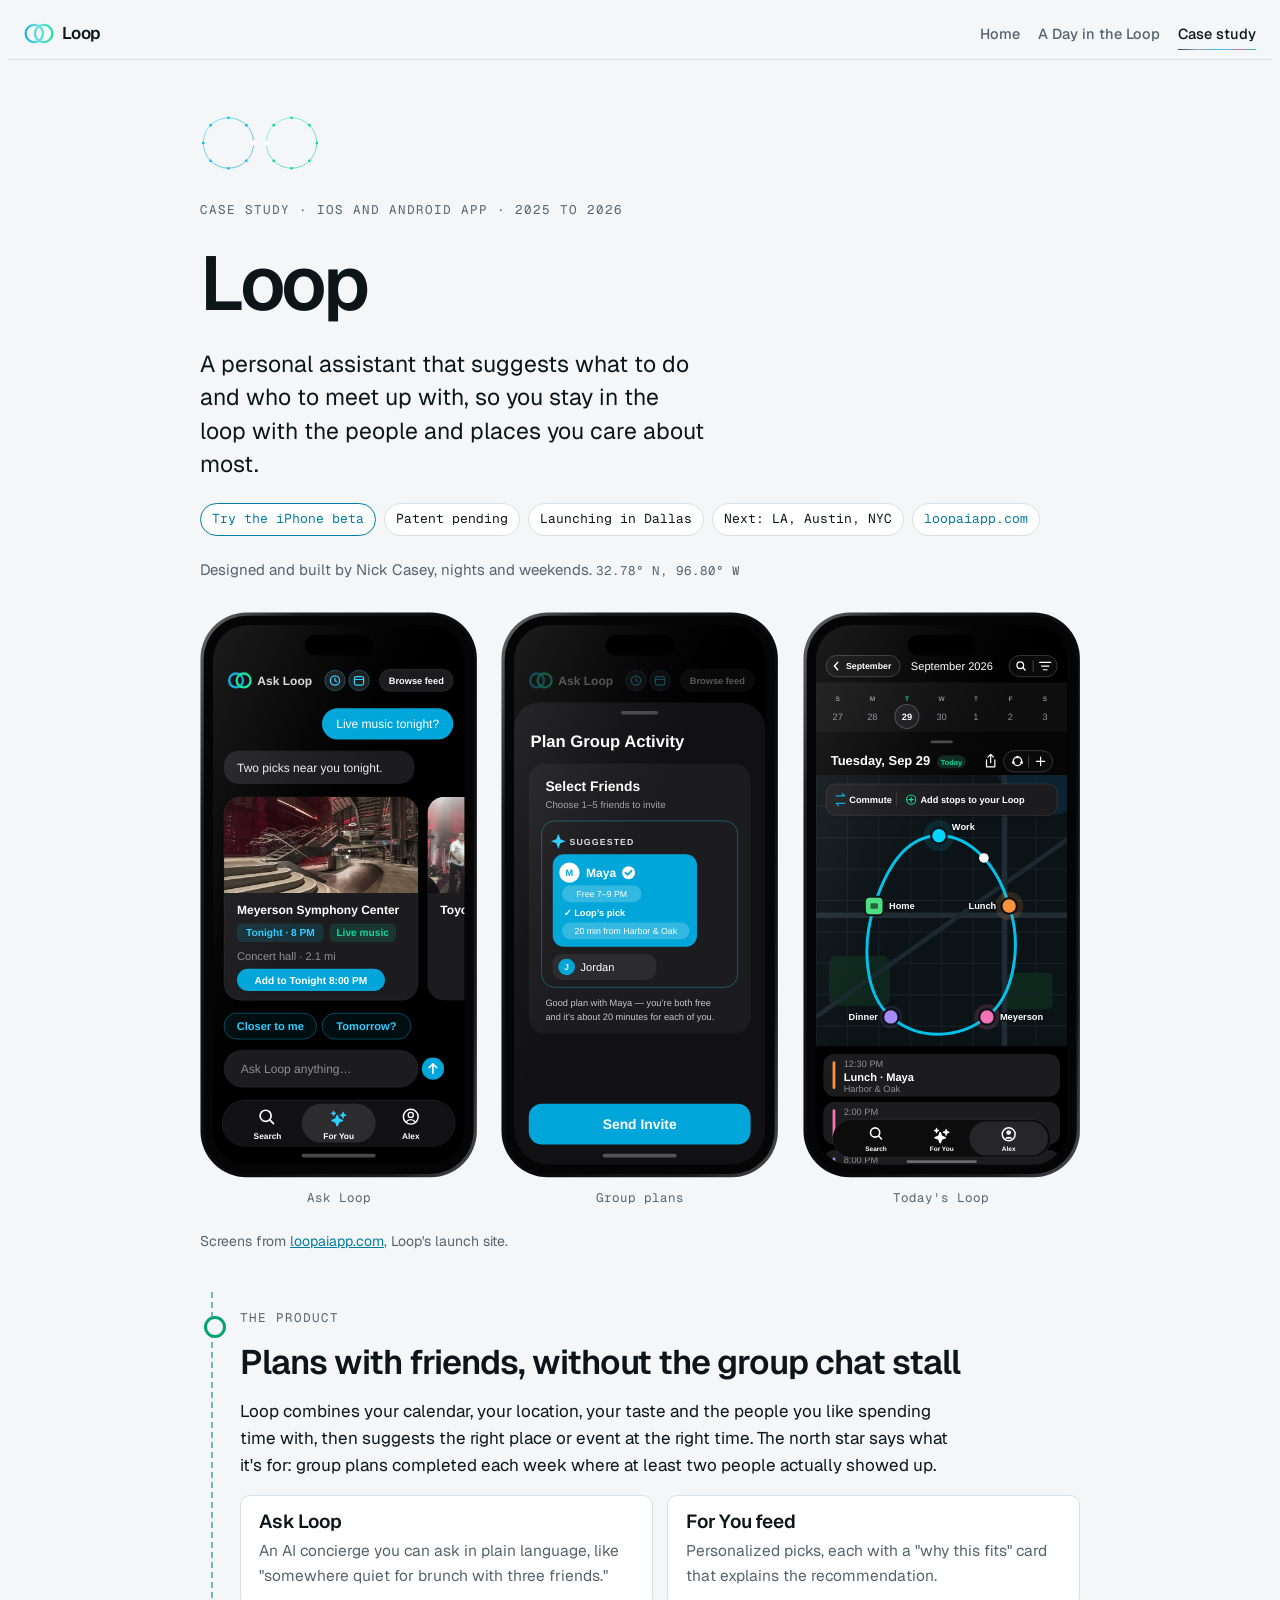
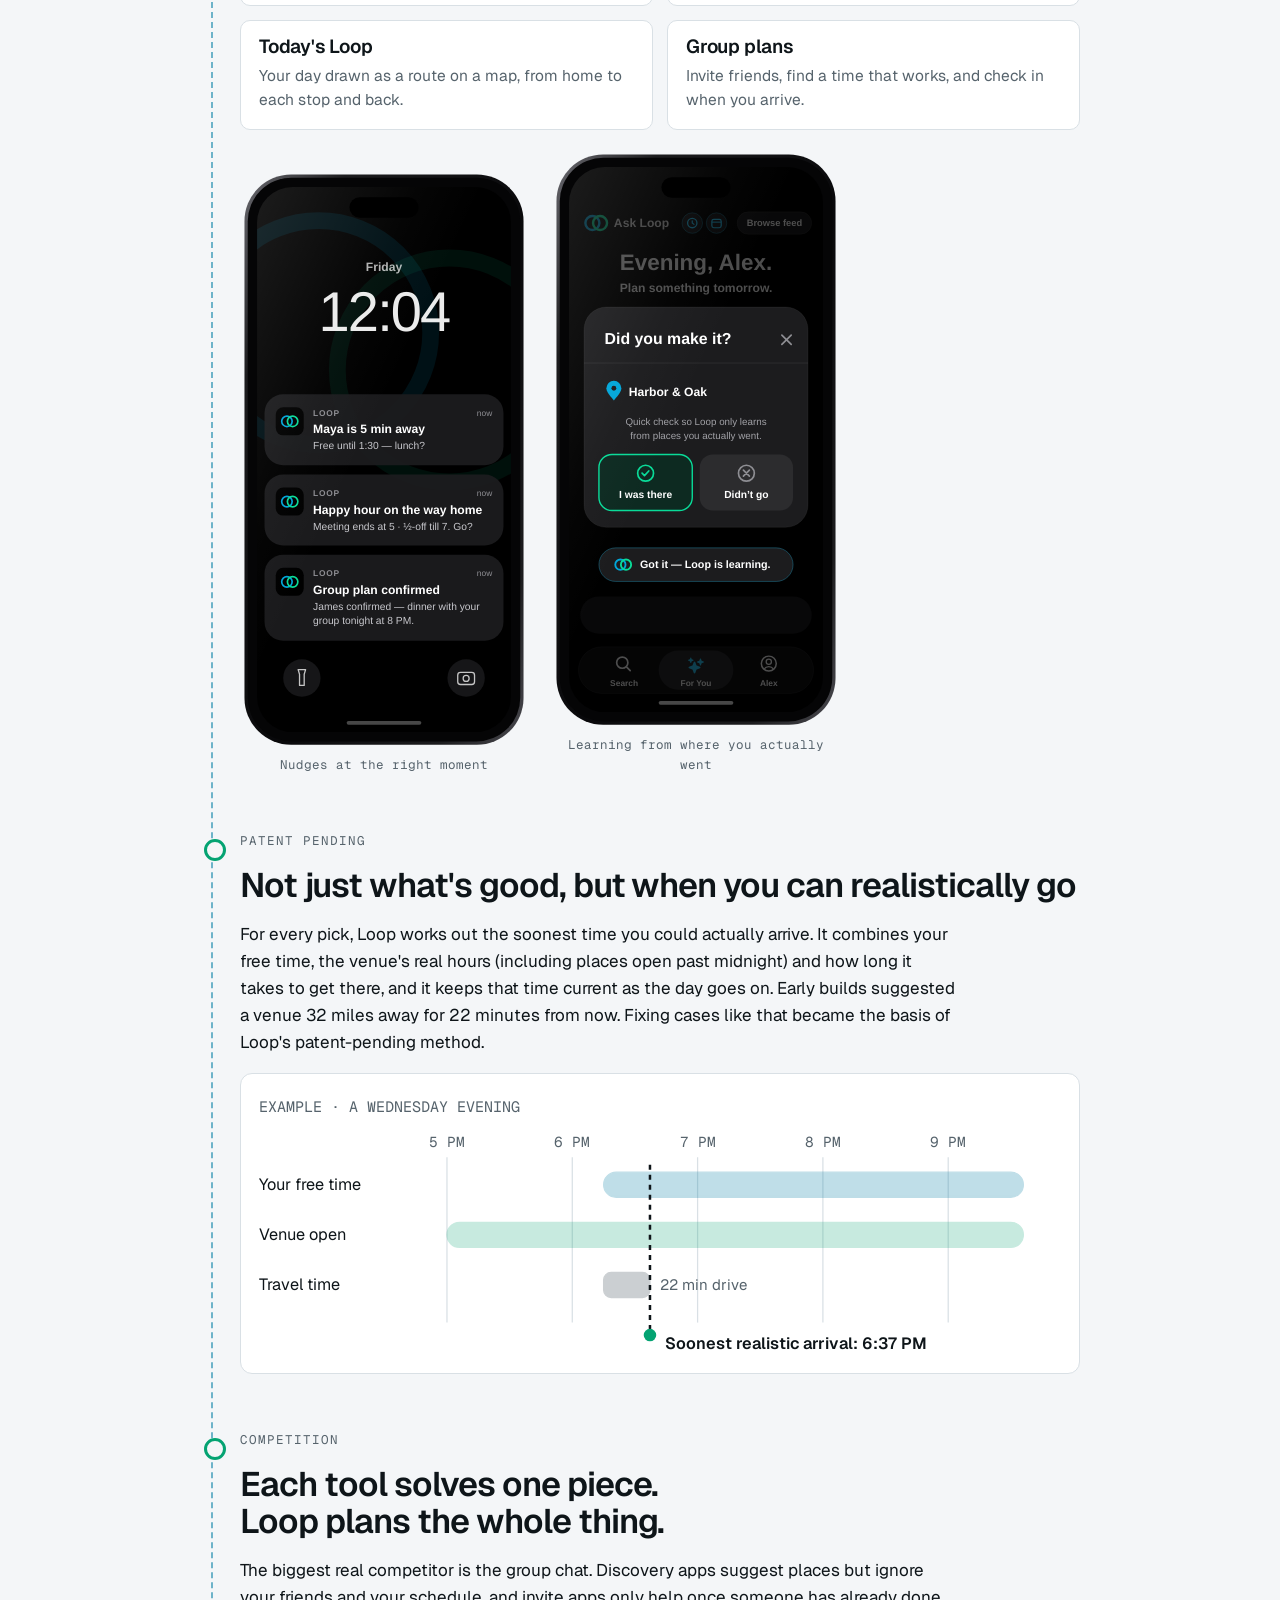
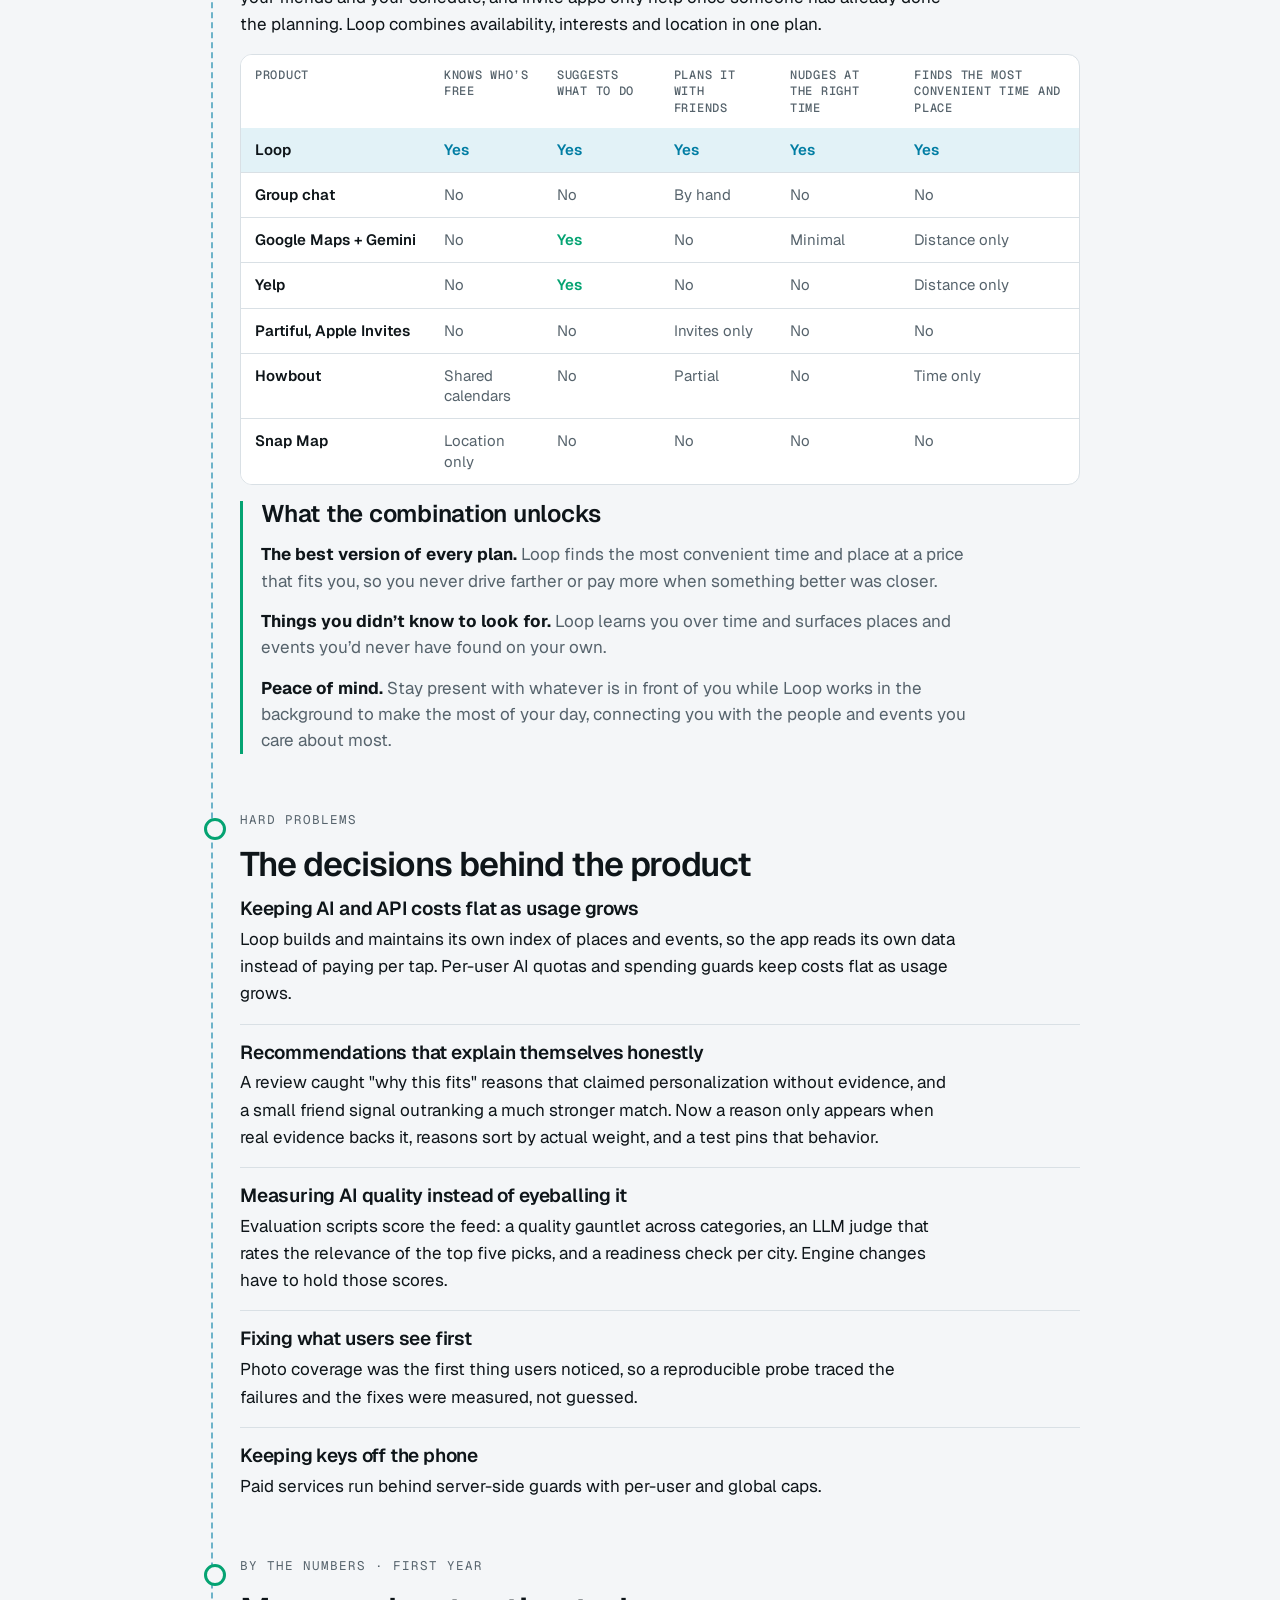
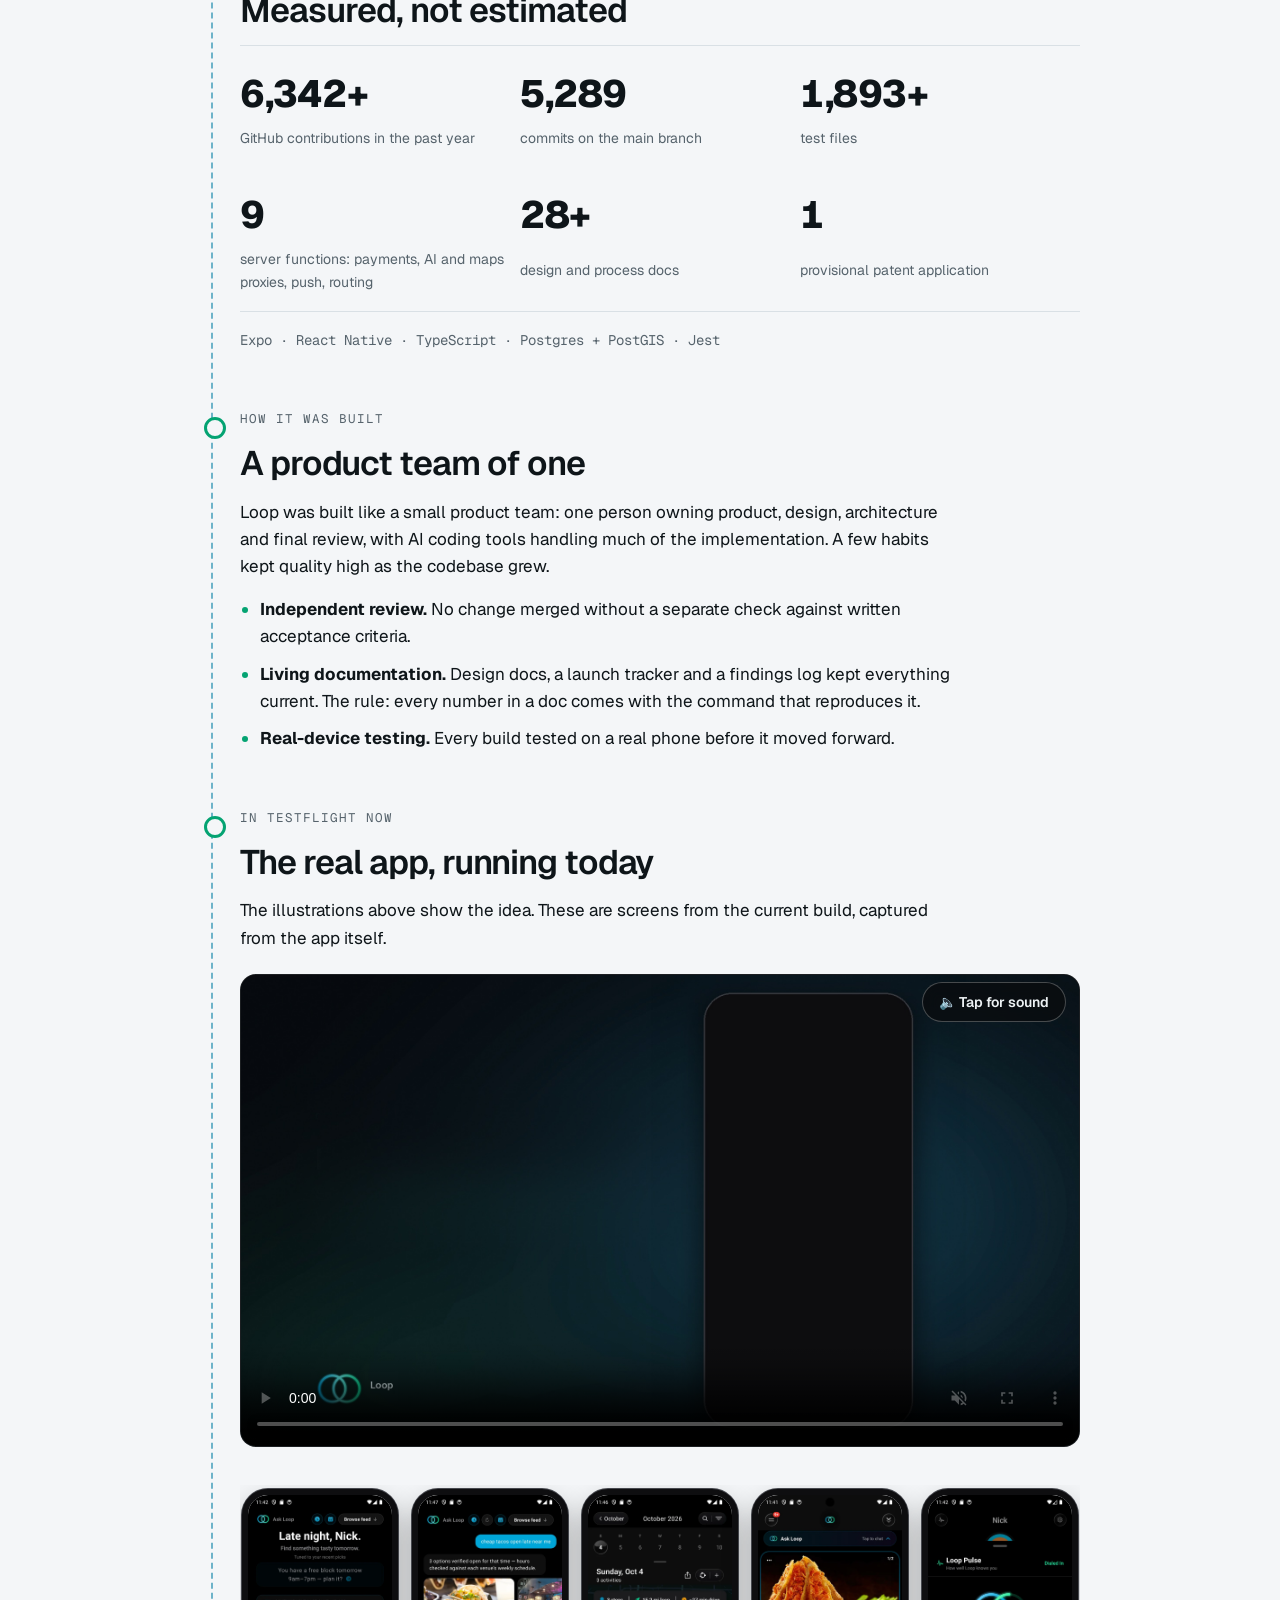
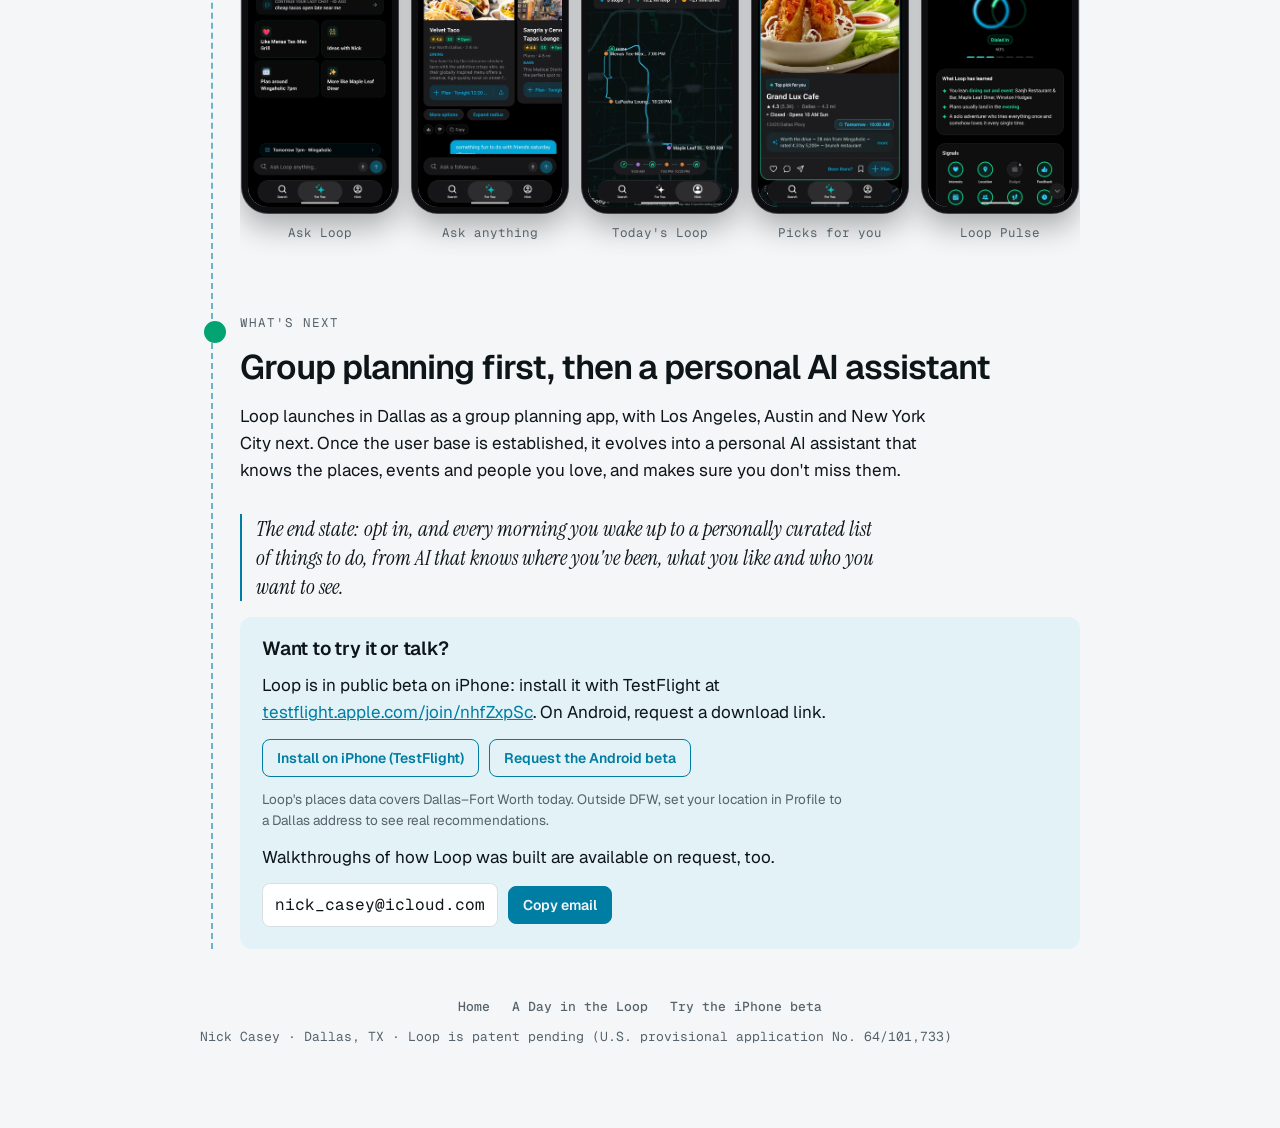
==== commit 75ffe42f: "Investor line: lead with opting in to the daily curated list" ====
--- a/case-study/index.html
+++ b/case-study/index.html
@@ -742,7 +742,7 @@
       <span class="eyebrow">What's next</span>
       <h2 class="prism-in">Group planning first, then a personal AI assistant</h2>
       <p>Loop launches in Dallas as a group planning app, with Los Angeles, Austin and New York City next. Once the user base is established, it evolves into a personal AI assistant that knows the places, events and people you love, and makes sure you don't miss them.</p>
-      <p class="vision-line">The end state: you wake up to a list of things to do each day, personally curated by AI that knows you, based on where you've been, what you like and who you want to see.</p>
+      <p class="vision-line">The end state: opt in, and every morning you wake up to a personally curated list of things to do, from AI that knows where you've been, what you like and who you want to see.</p>
       <div class="contact">
         <h3>Want to try it or talk?</h3>
         <p>Loop is in public beta on iPhone: install it with TestFlight at <a href="https://testflight.apple.com/join/nhfZxpSc">testflight.apple.com/join/nhfZxpSc</a>. On Android, request a download link.</p>
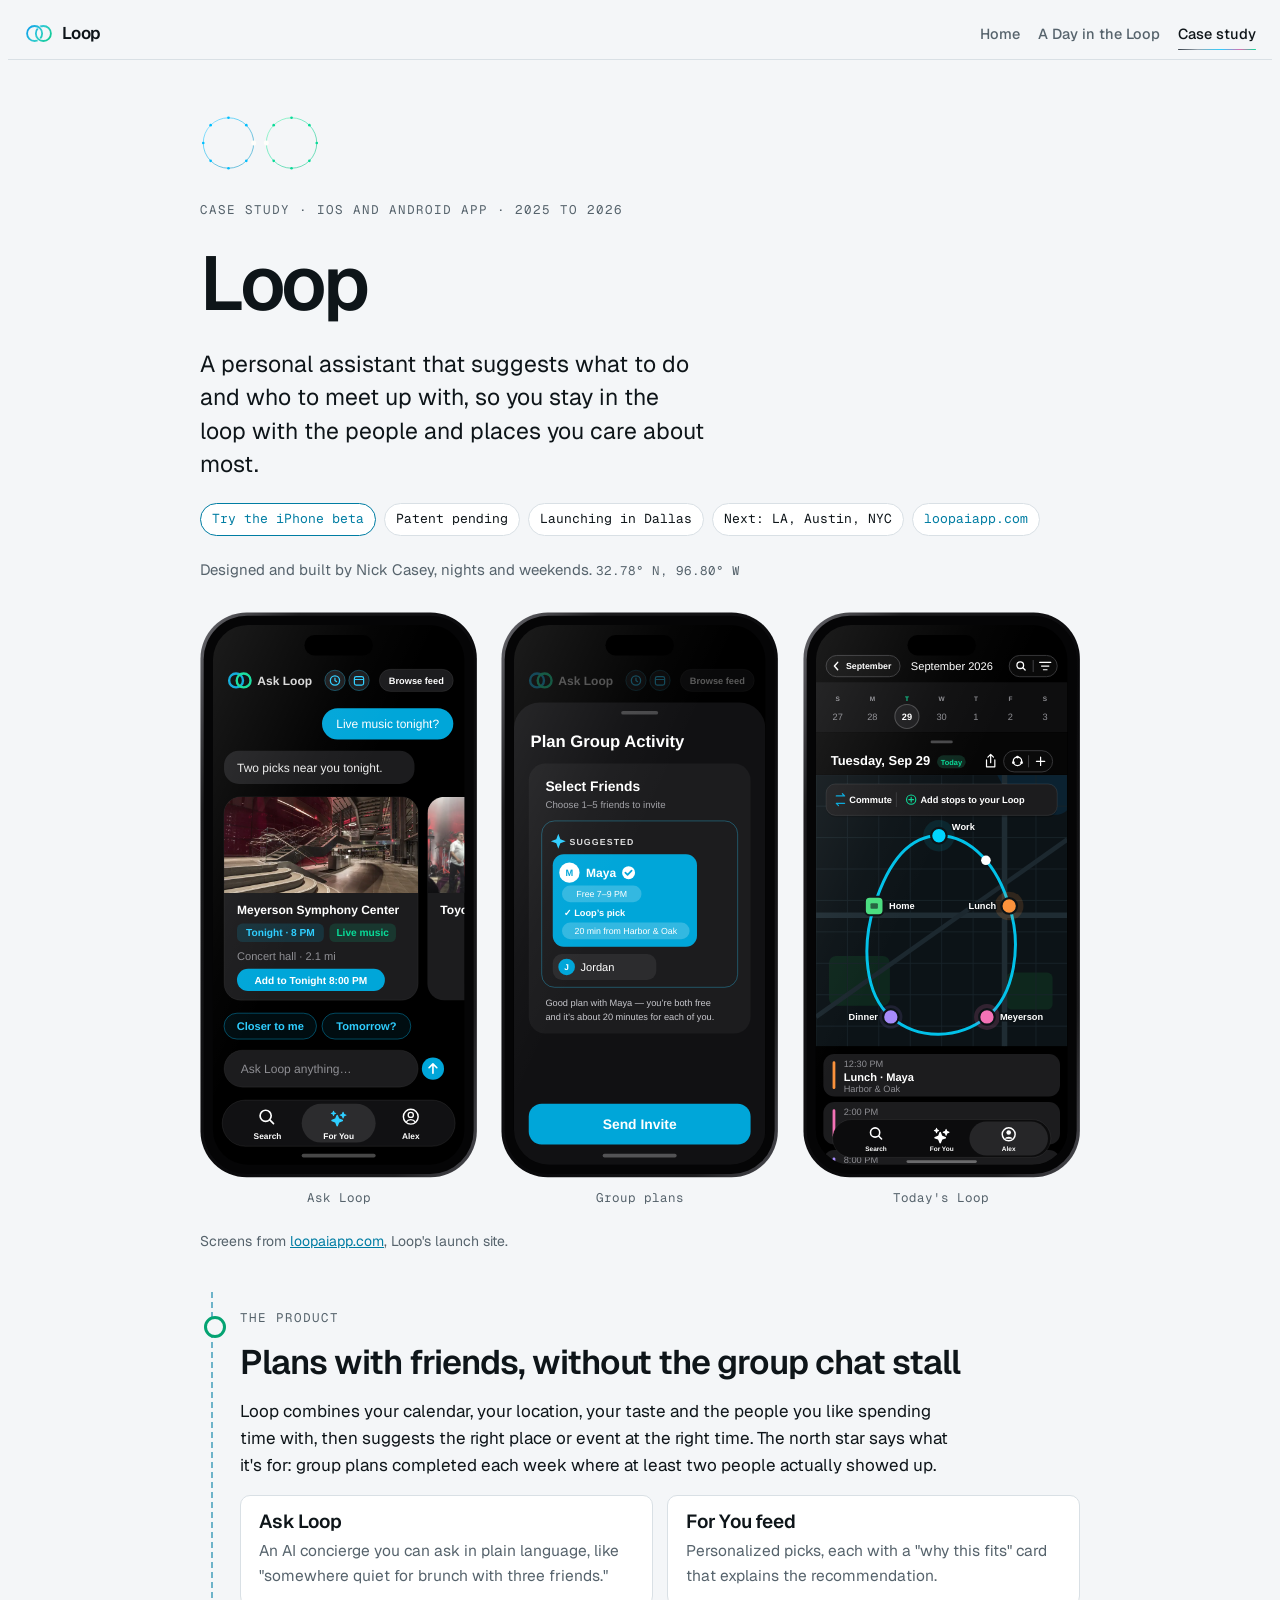
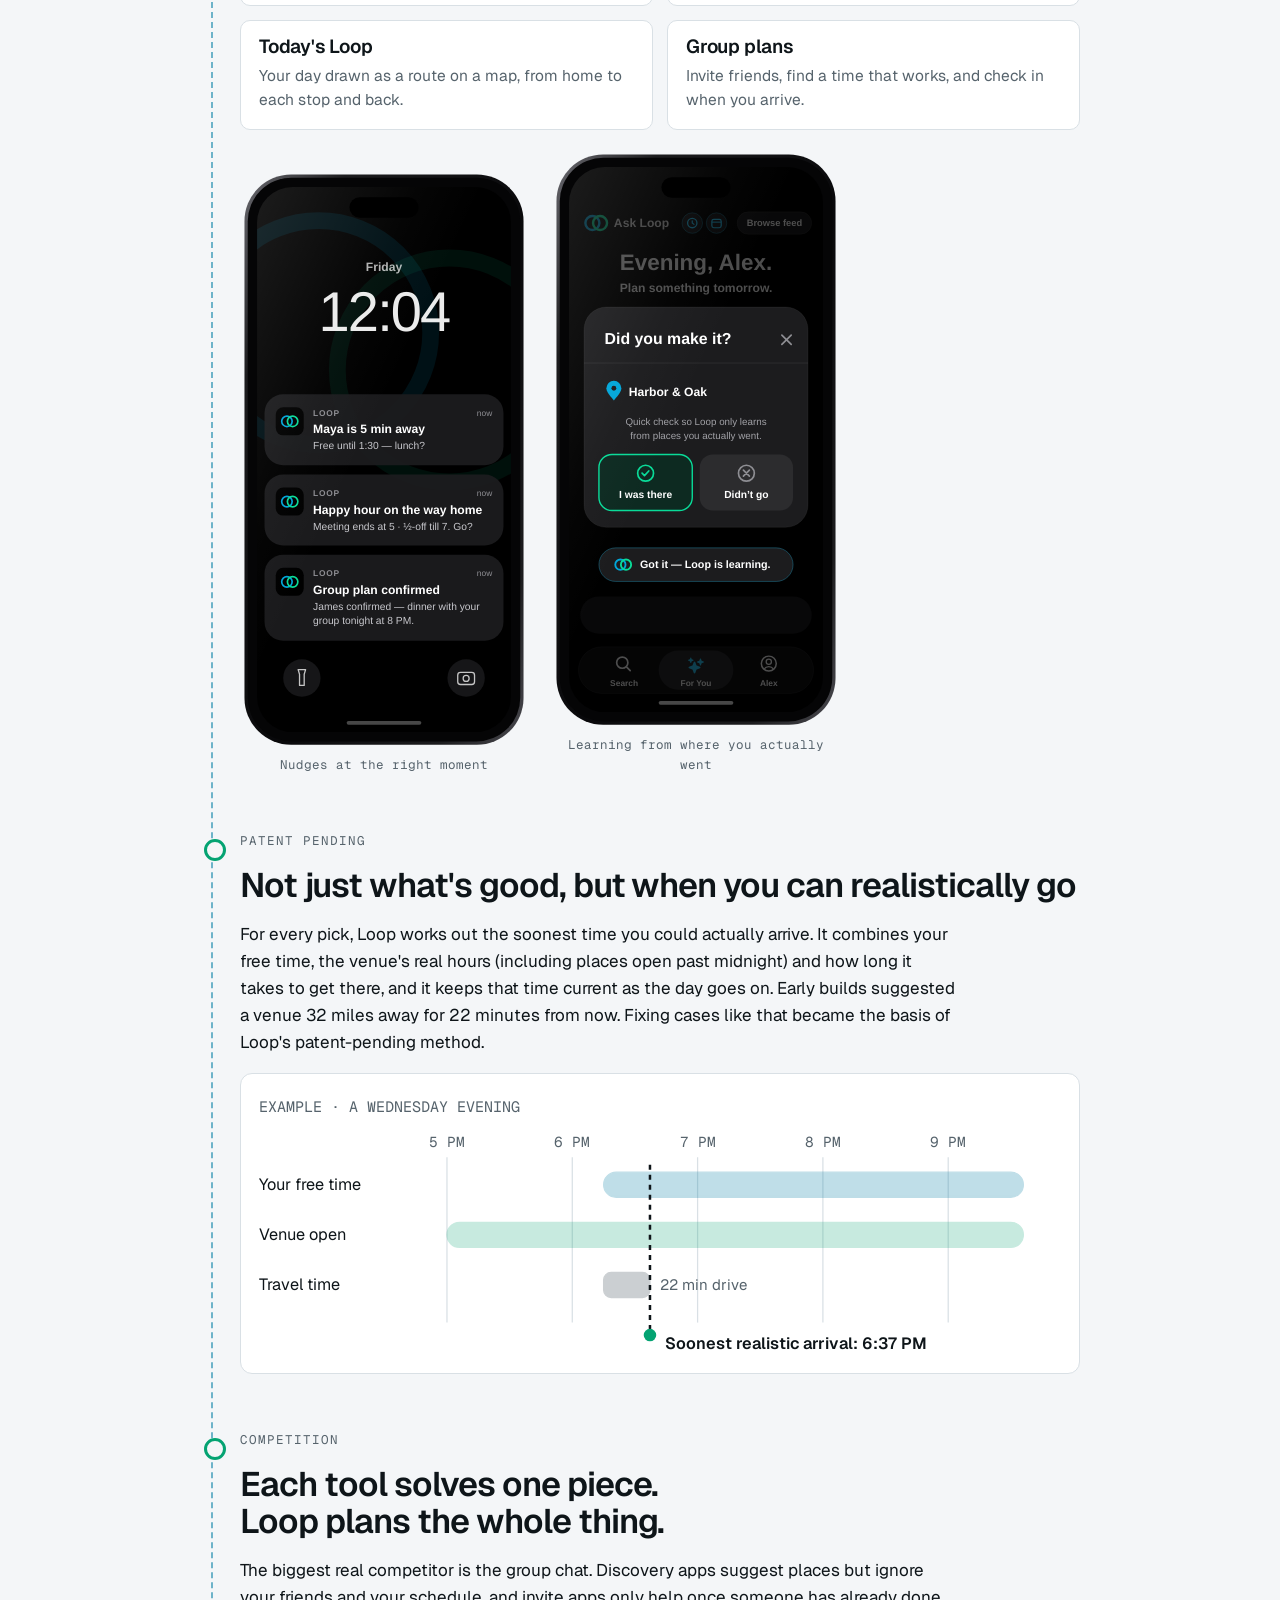
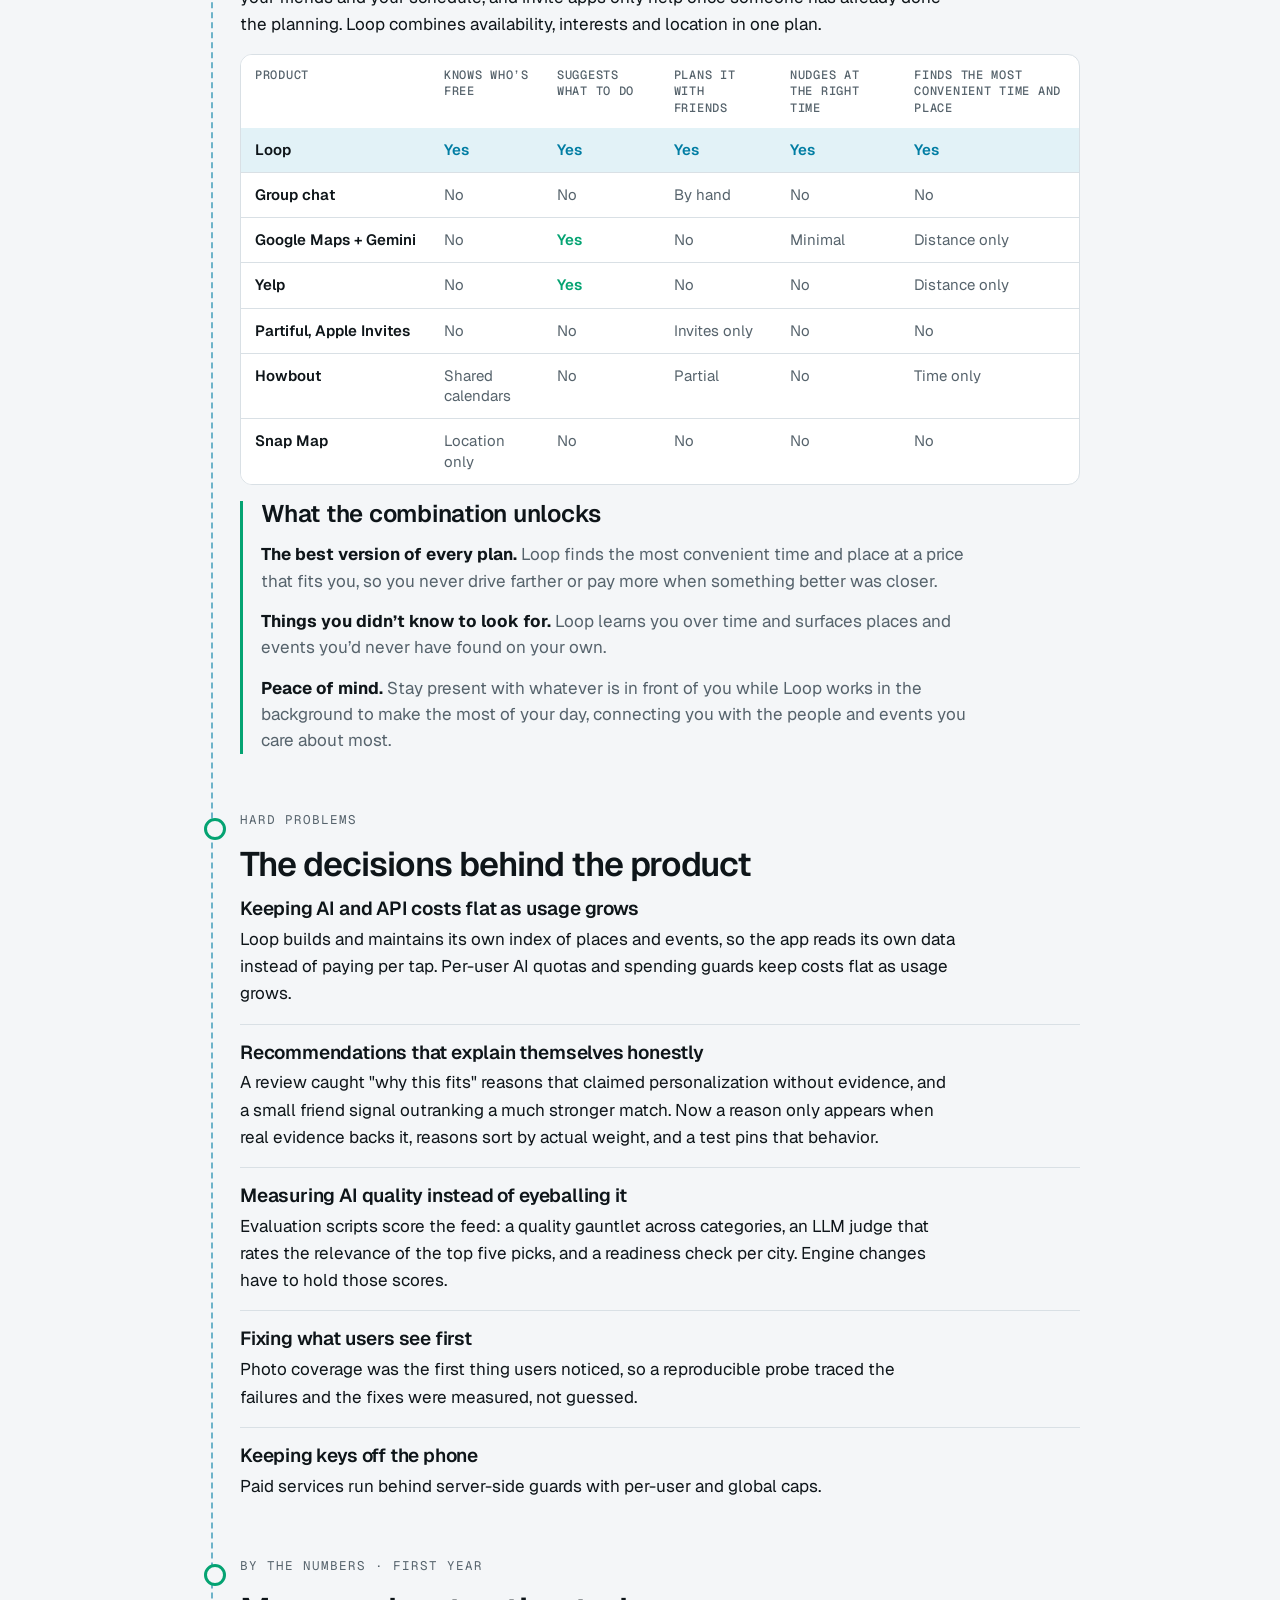
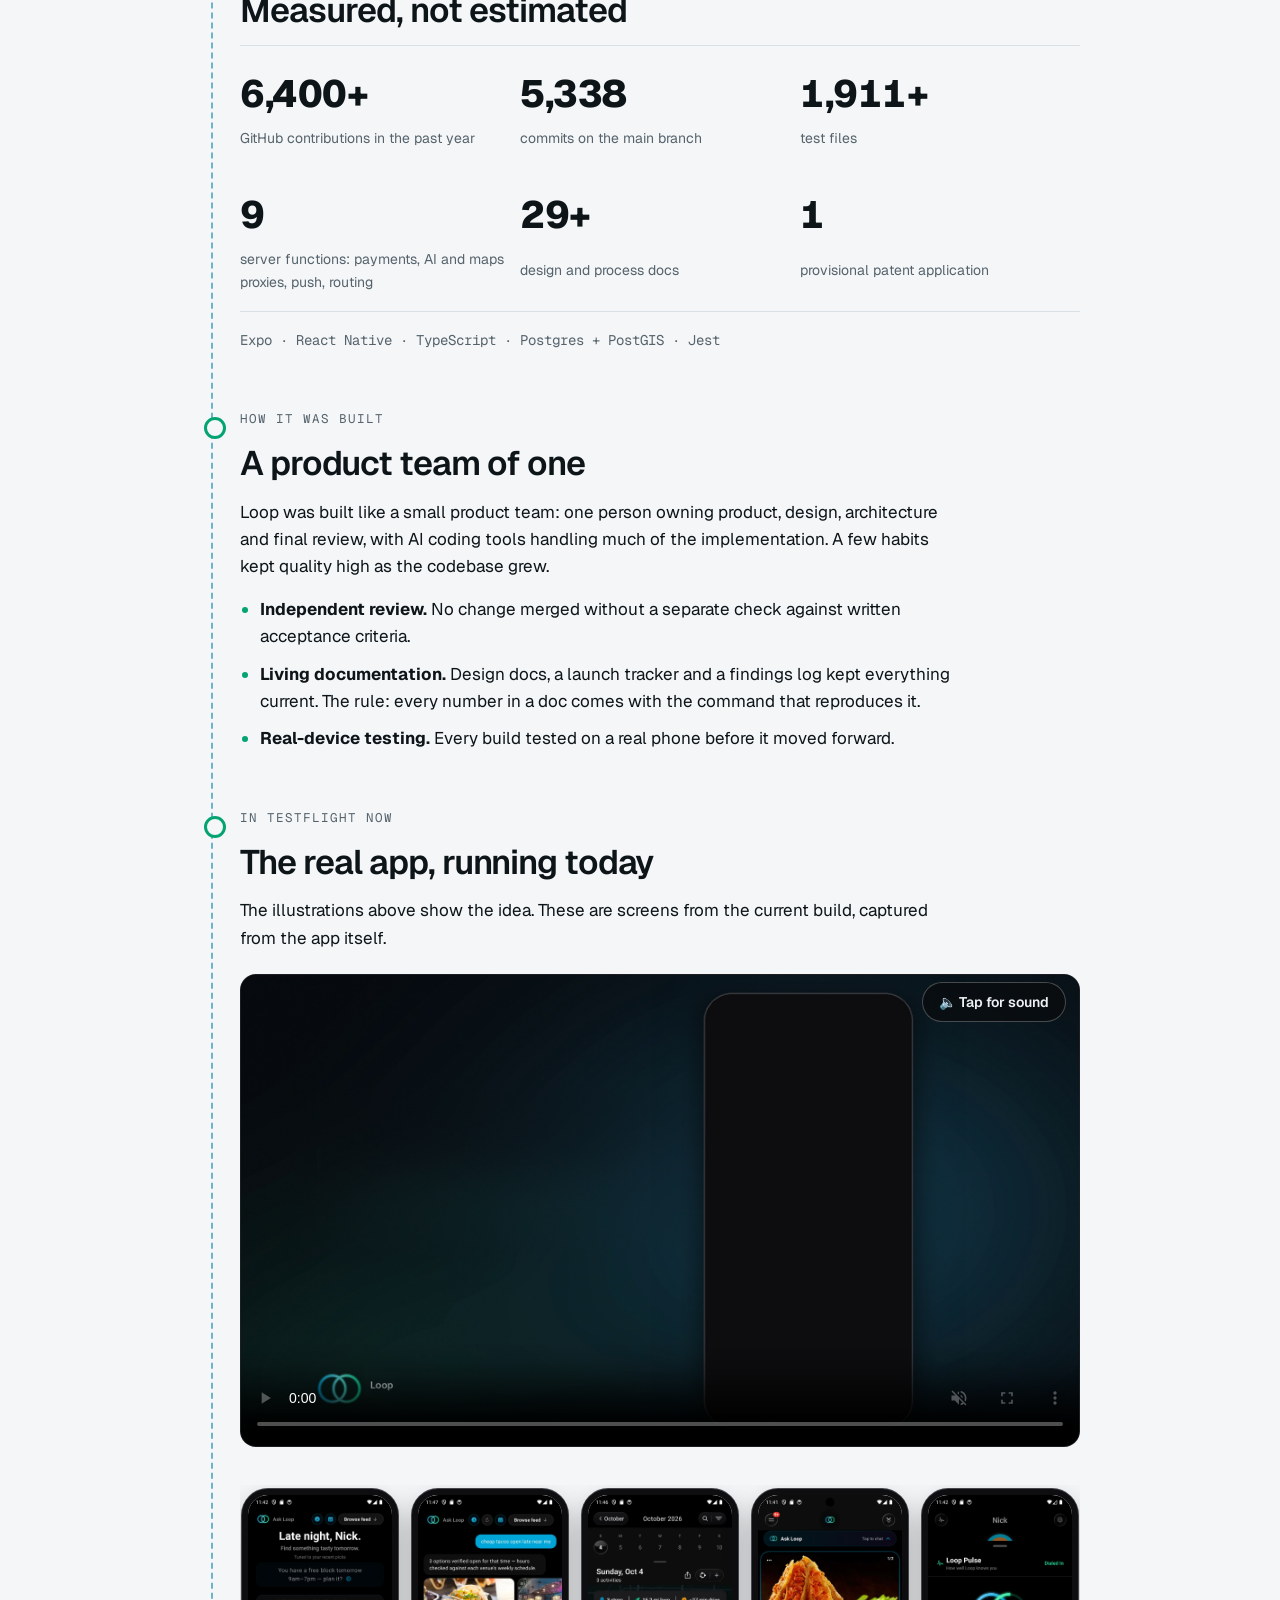
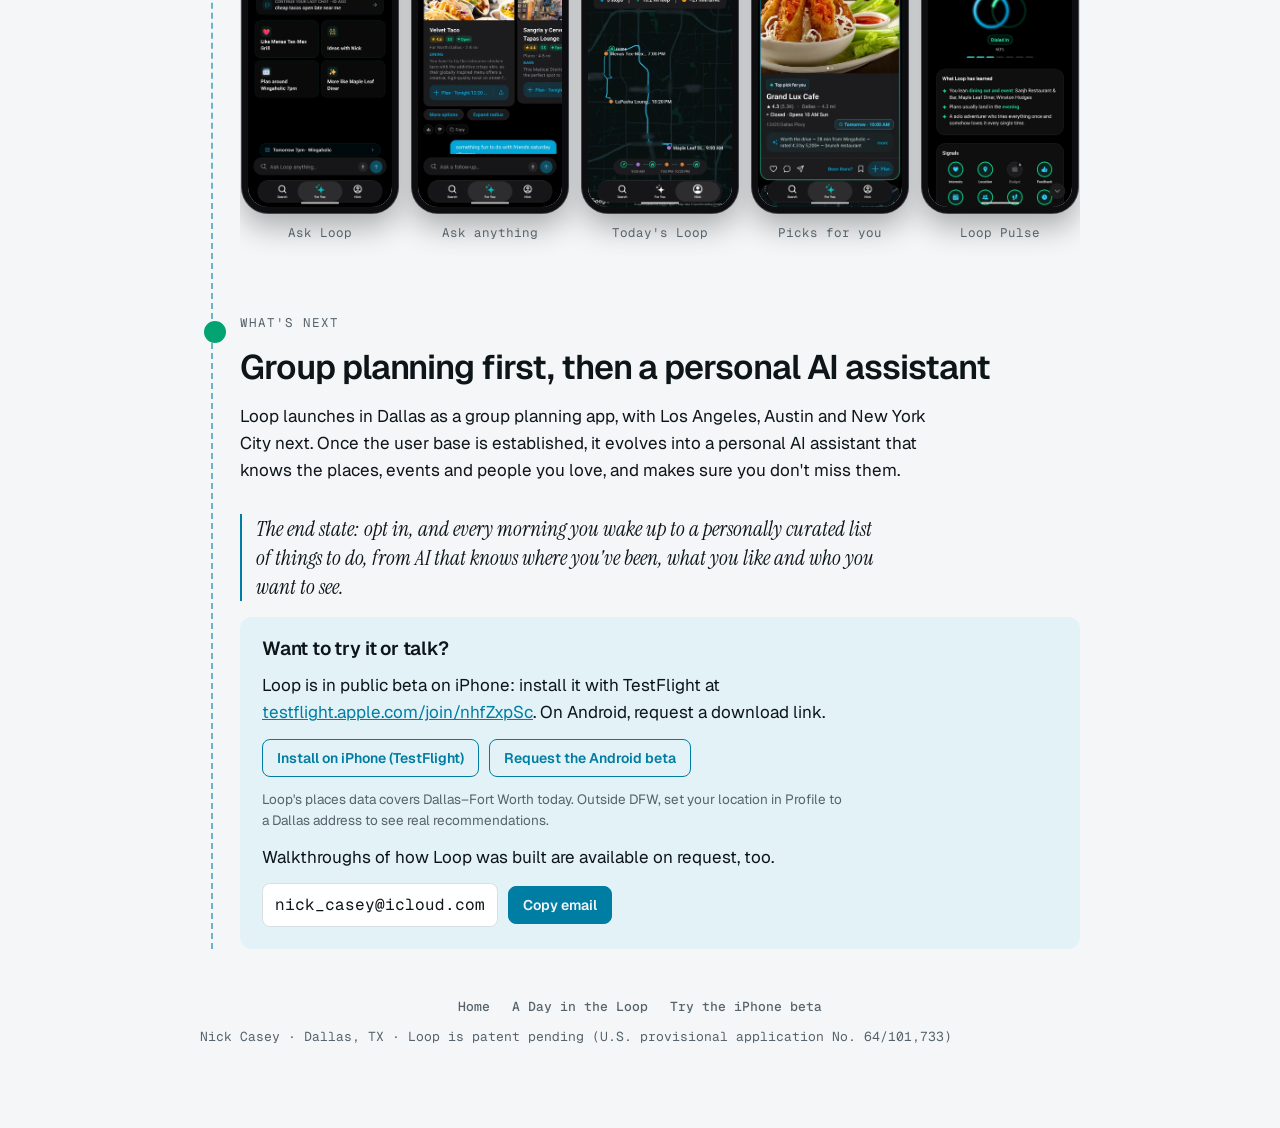
==== commit 750487a8: "Logo: the H · bluer mark (interlaced rings, one diagonal blue-to-green gradient) replaces the old ma" ====
--- a/case-study/index.html
+++ b/case-study/index.html
@@ -6,7 +6,7 @@
 <title>Loop Case Study · Nick Casey</title>
 <meta name="description" content="How Nick Casey designed and built Loop, a personal assistant for iOS and Android that suggests what to do and who to meet up with. Product decisions, hard problems and real numbers.">
 <link rel="canonical" href="https://loopaiapp.com/case-study/">
-<link rel="icon" type="image/svg+xml" href="/assets/loop-logo.svg?v=5">
+<link rel="icon" type="image/svg+xml" href="/assets/loop-logo.svg?v=6">
 <link rel="icon" type="image/png" href="/assets/favicon.png?v=5">
 <meta property="og:type" content="article">
 <meta property="og:site_name" content="Loop">
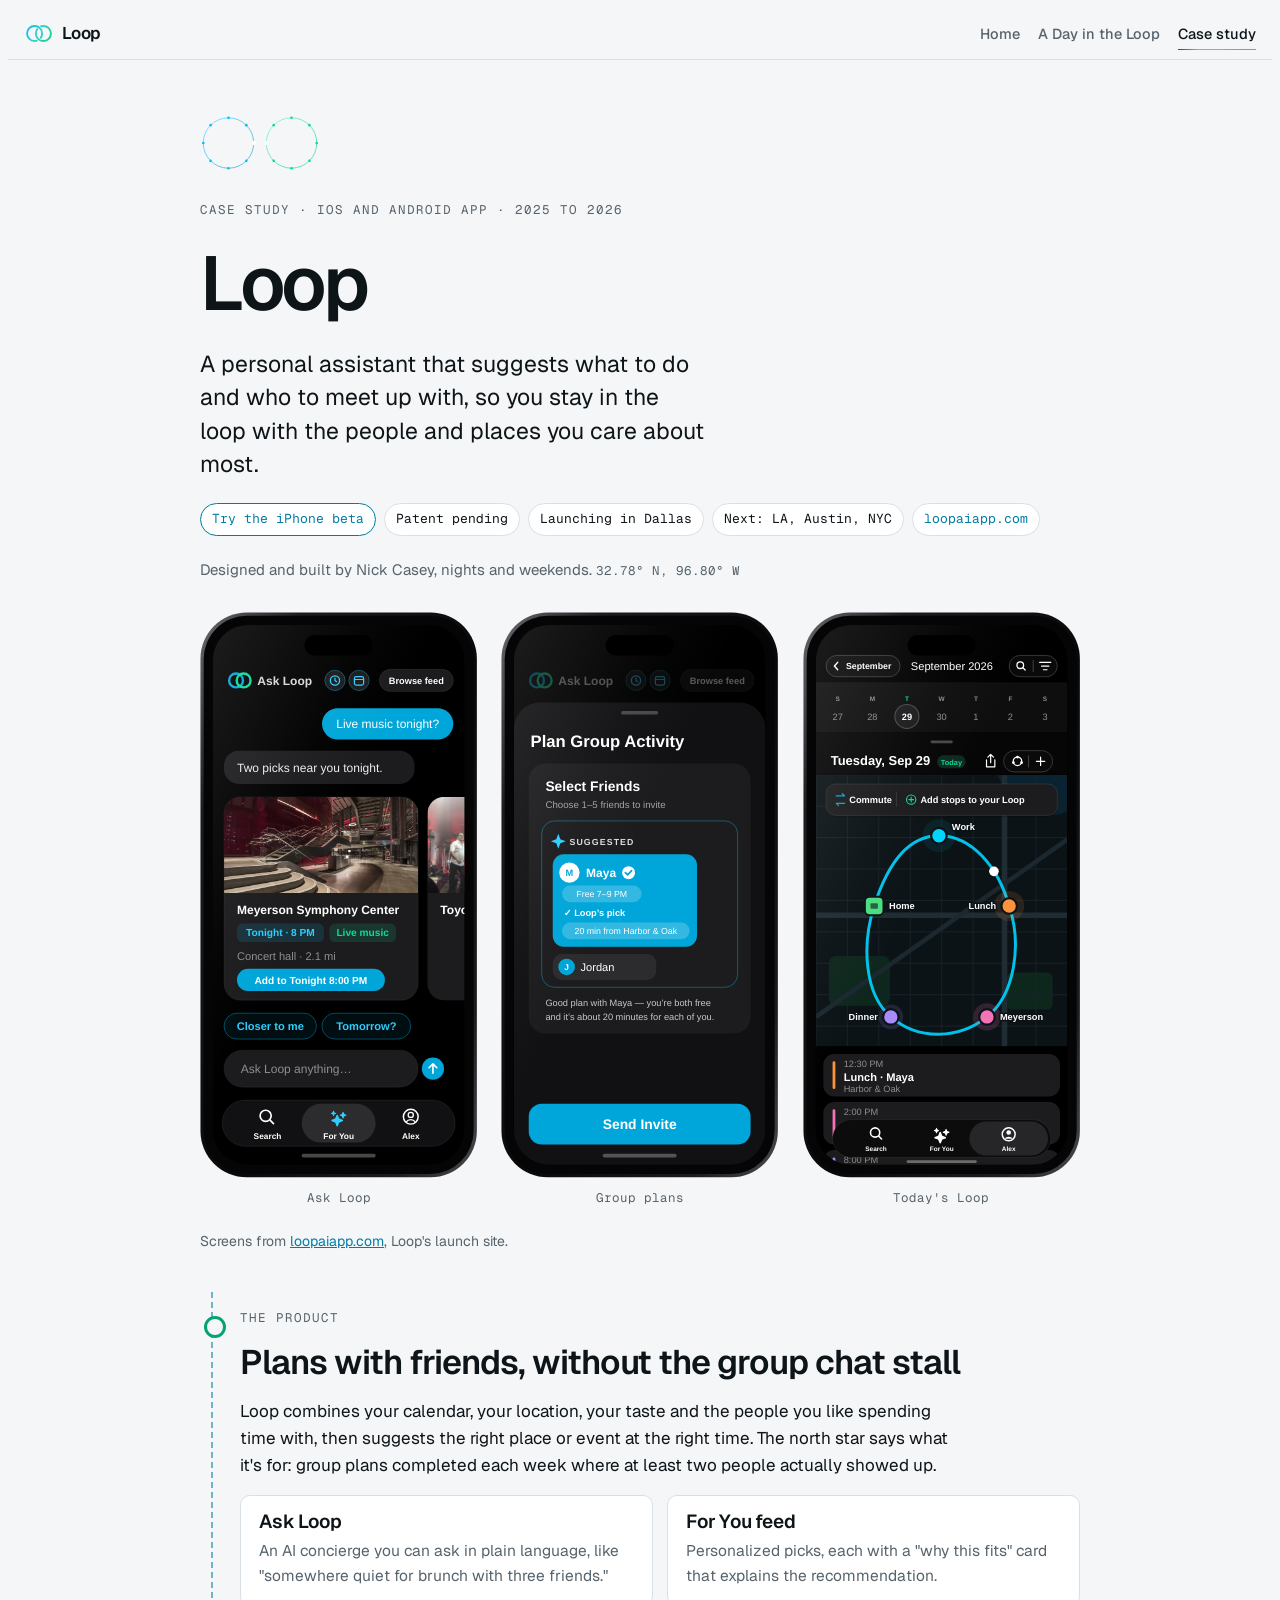
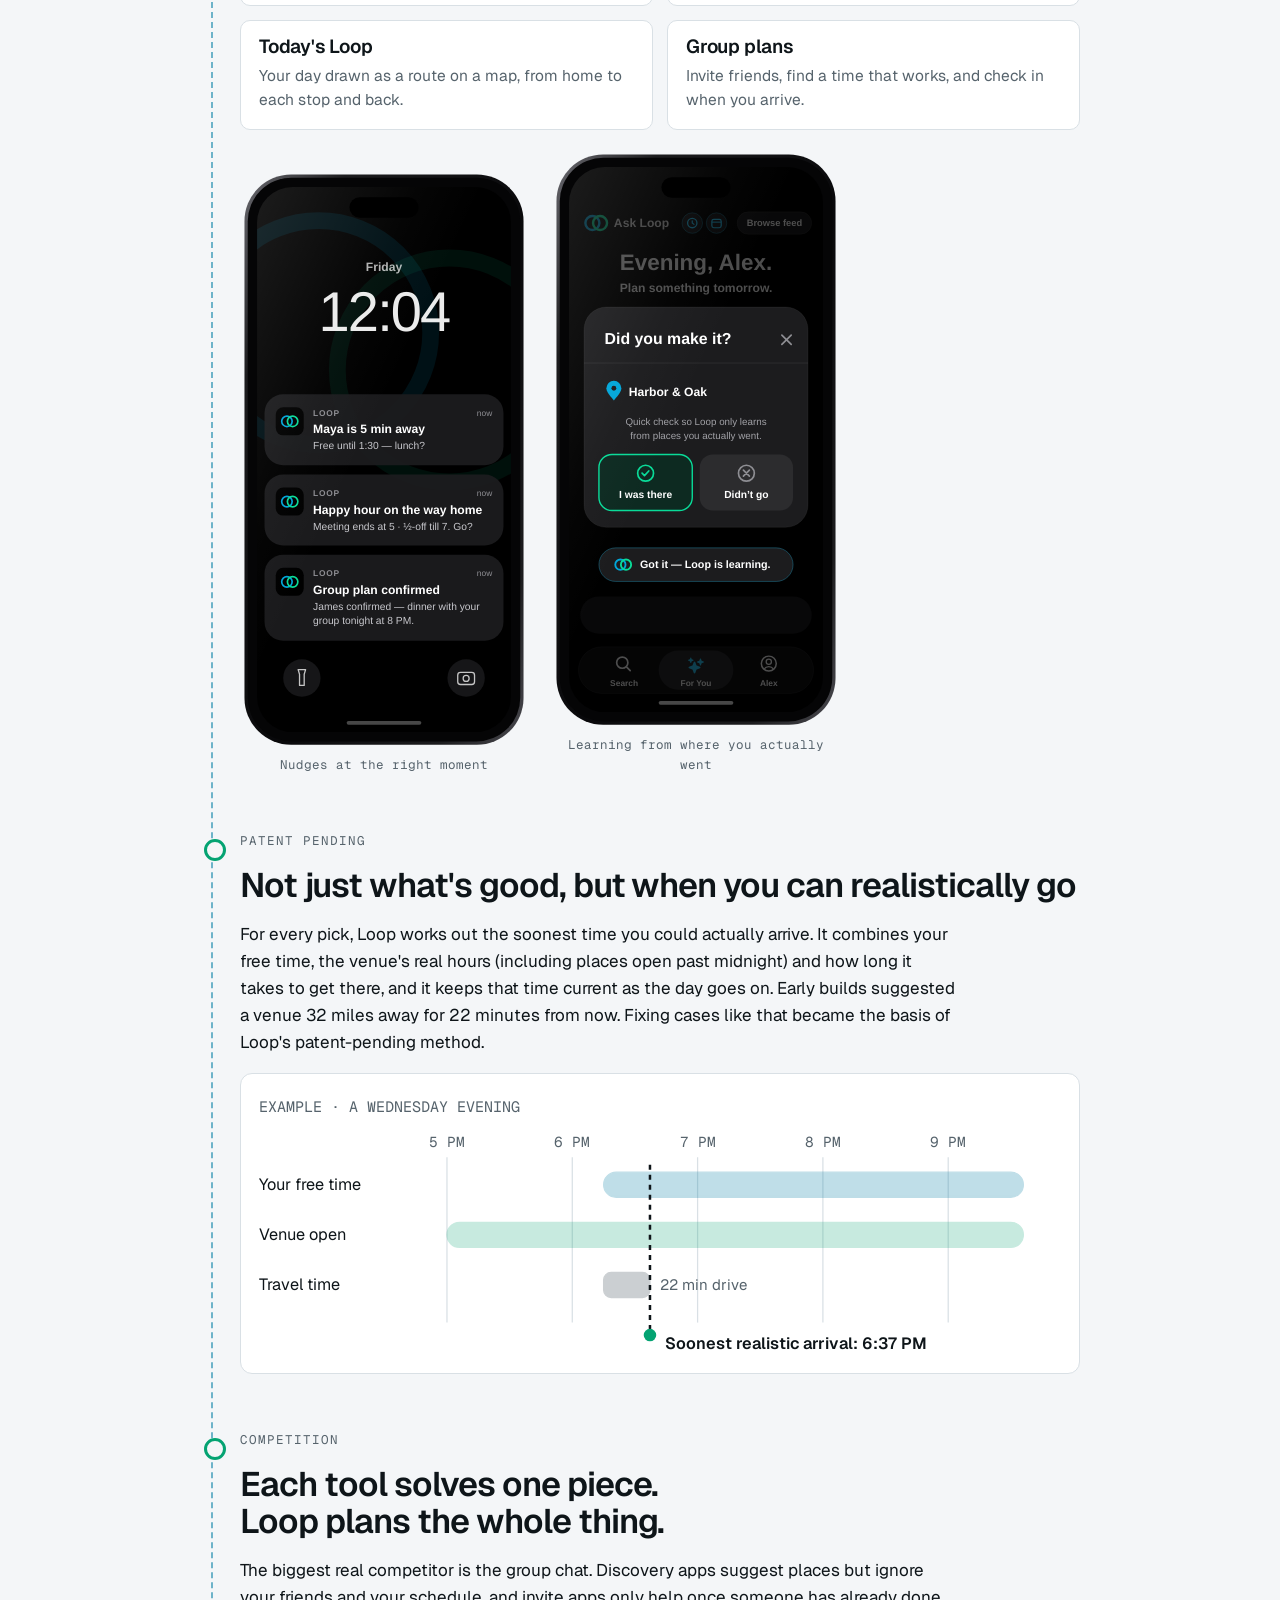
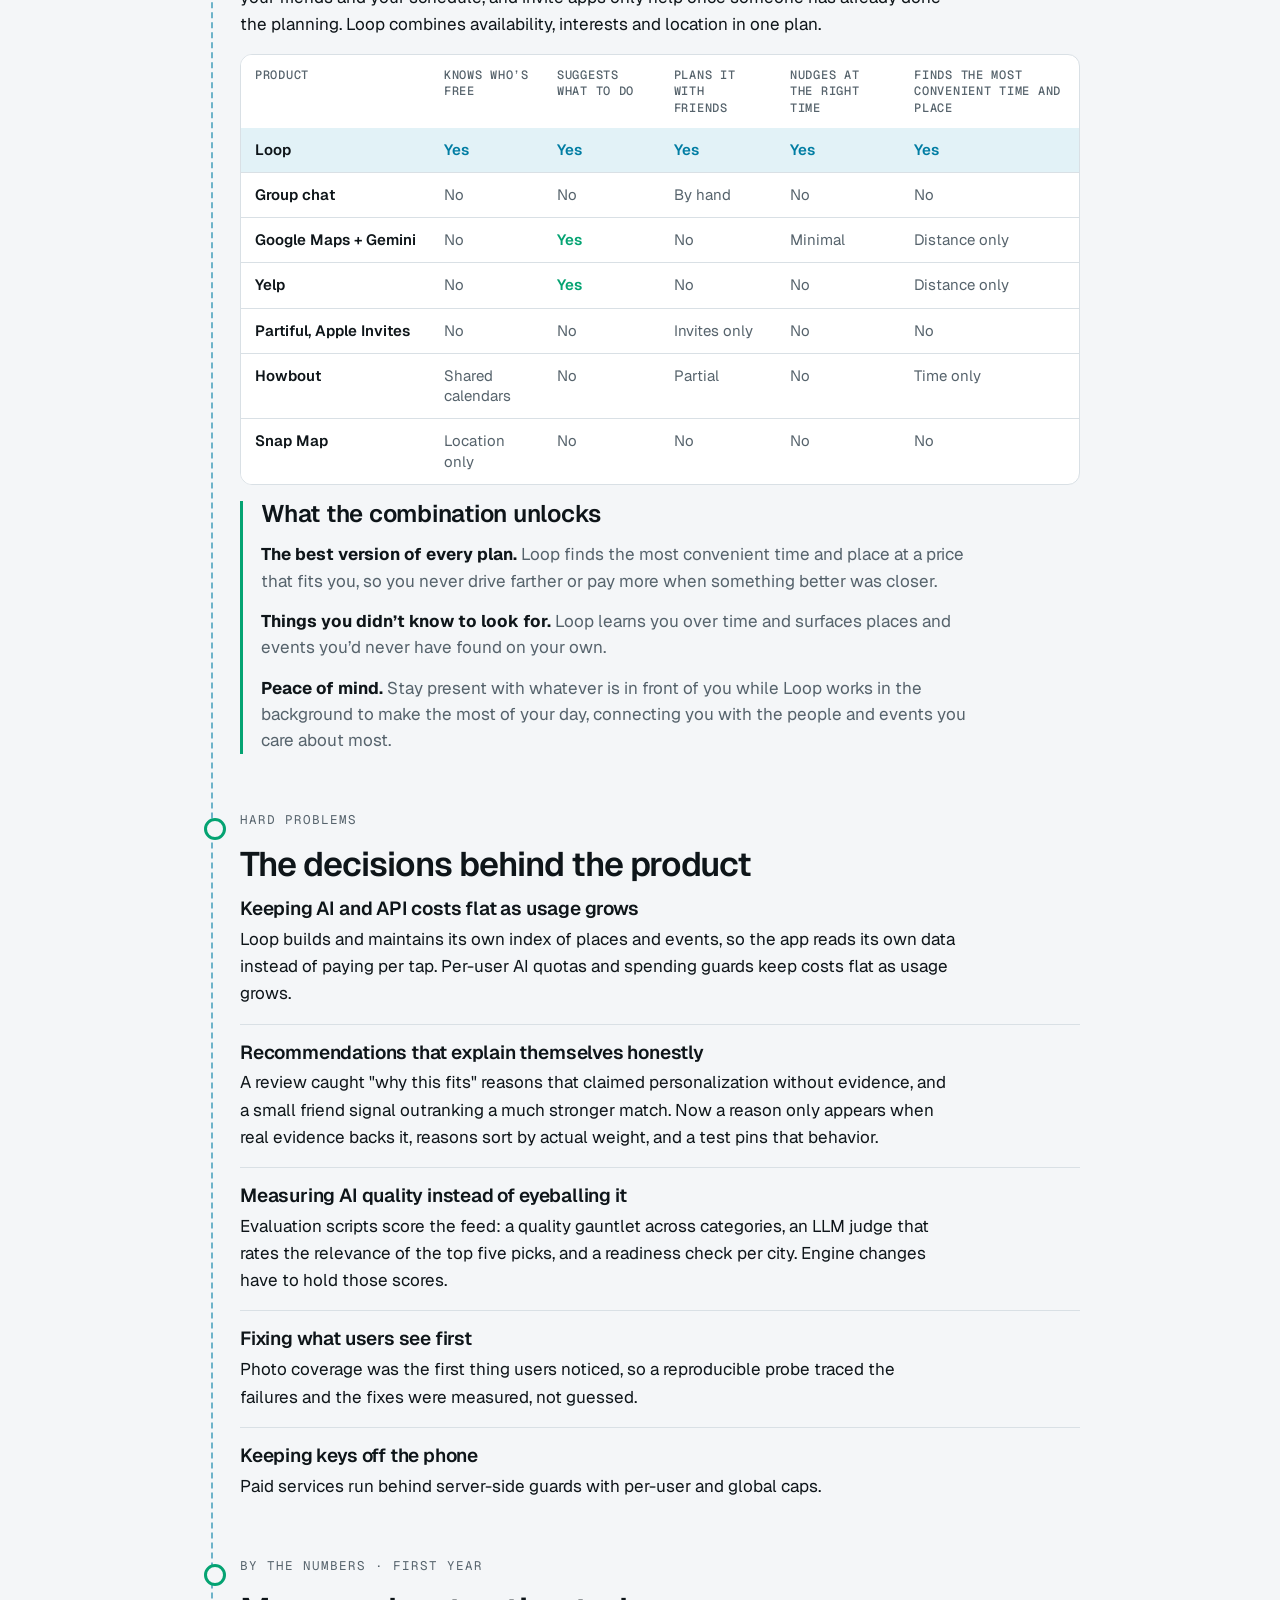
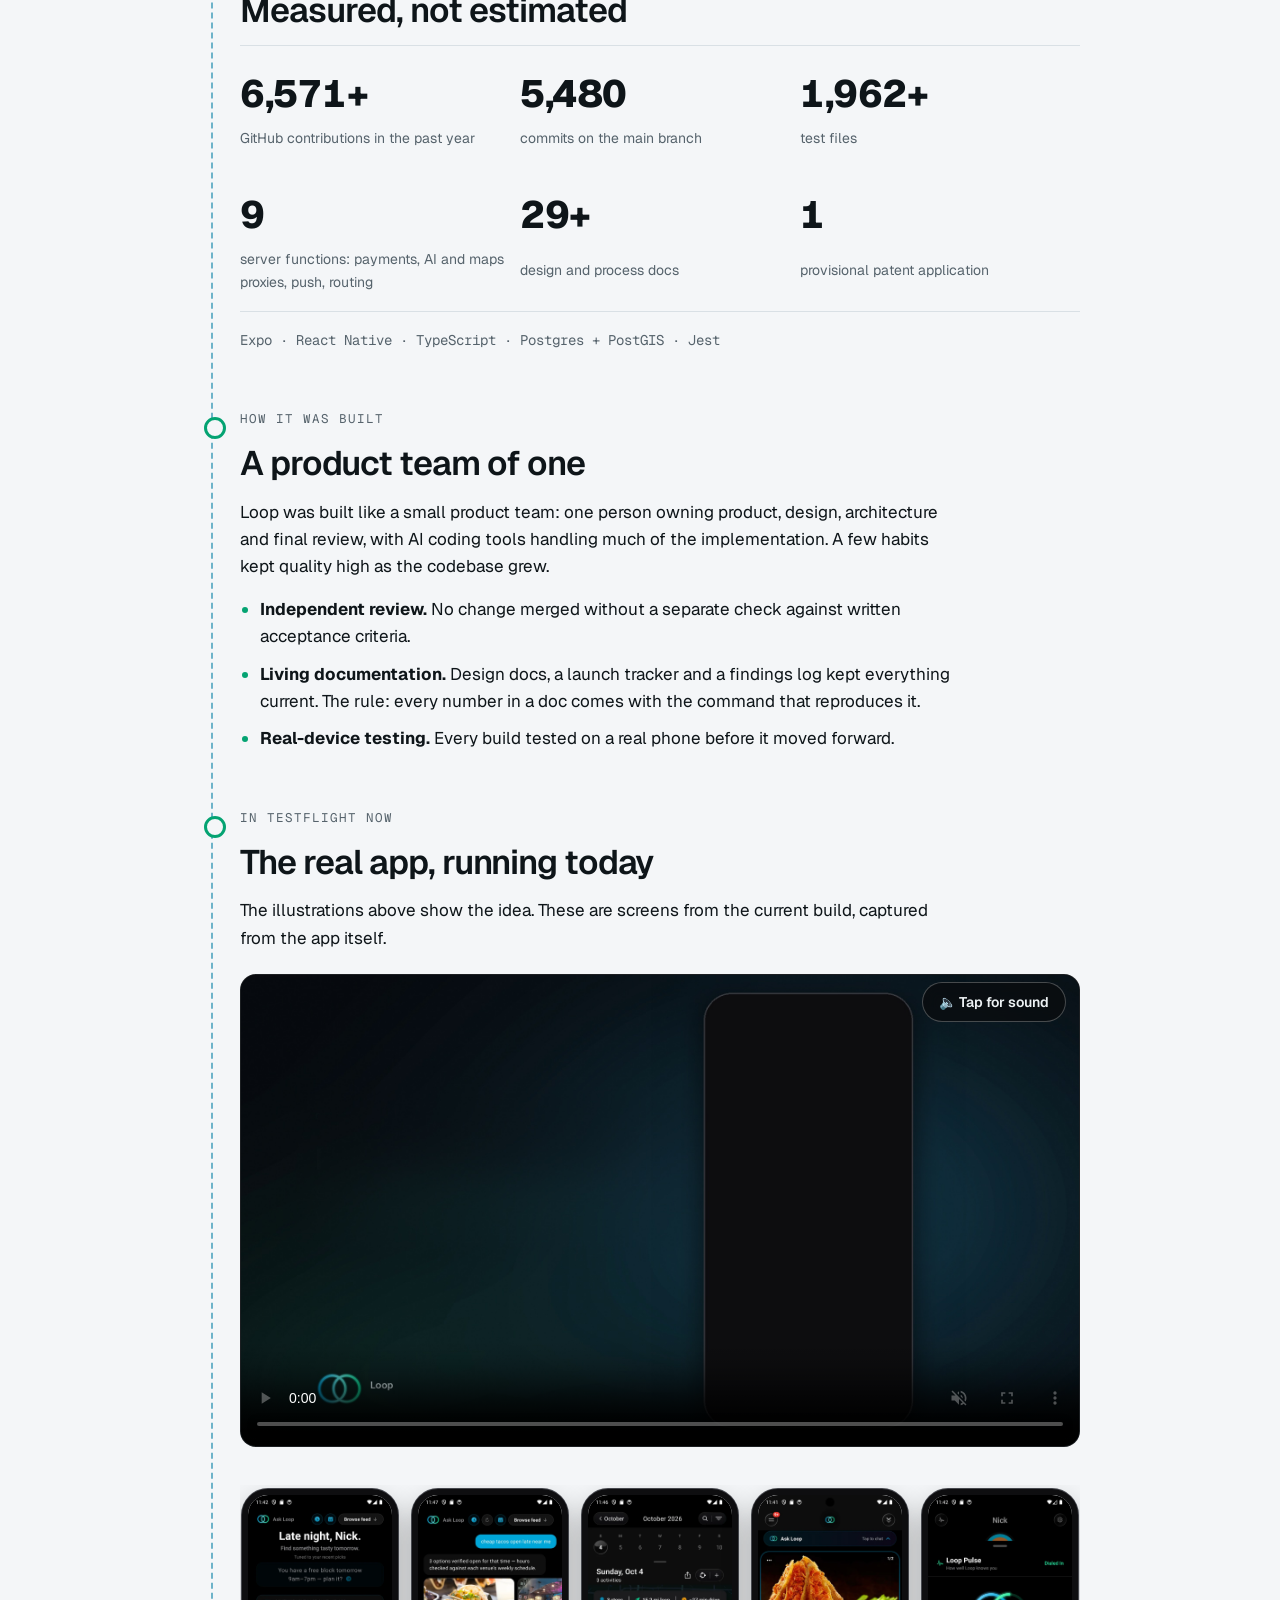
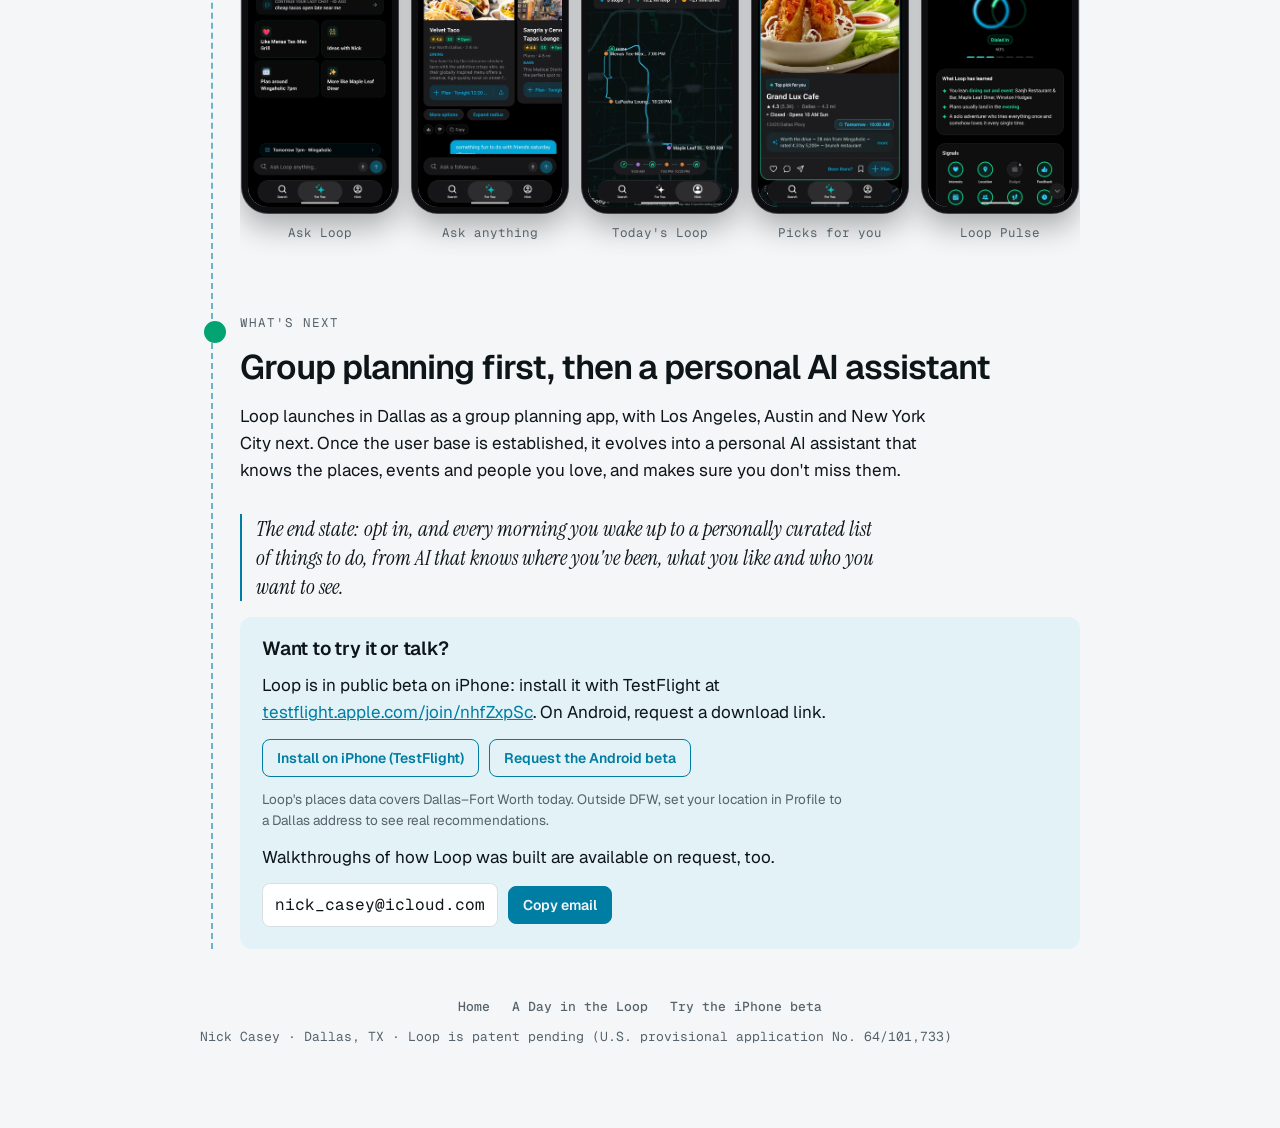
==== commit a936a2f4: "Logo: use H's original gradient (#14B4EE -> #36D2C6 -> #0BCB8C), not the bluer variant; favicon cach" ====
--- a/case-study/index.html
+++ b/case-study/index.html
@@ -6,7 +6,7 @@
 <title>Loop Case Study · Nick Casey</title>
 <meta name="description" content="How Nick Casey designed and built Loop, a personal assistant for iOS and Android that suggests what to do and who to meet up with. Product decisions, hard problems and real numbers.">
 <link rel="canonical" href="https://loopaiapp.com/case-study/">
-<link rel="icon" type="image/svg+xml" href="/assets/loop-logo.svg?v=6">
+<link rel="icon" type="image/svg+xml" href="/assets/loop-logo.svg?v=7">
 <link rel="icon" type="image/png" href="/assets/favicon.png?v=5">
 <meta property="og:type" content="article">
 <meta property="og:site_name" content="Loop">
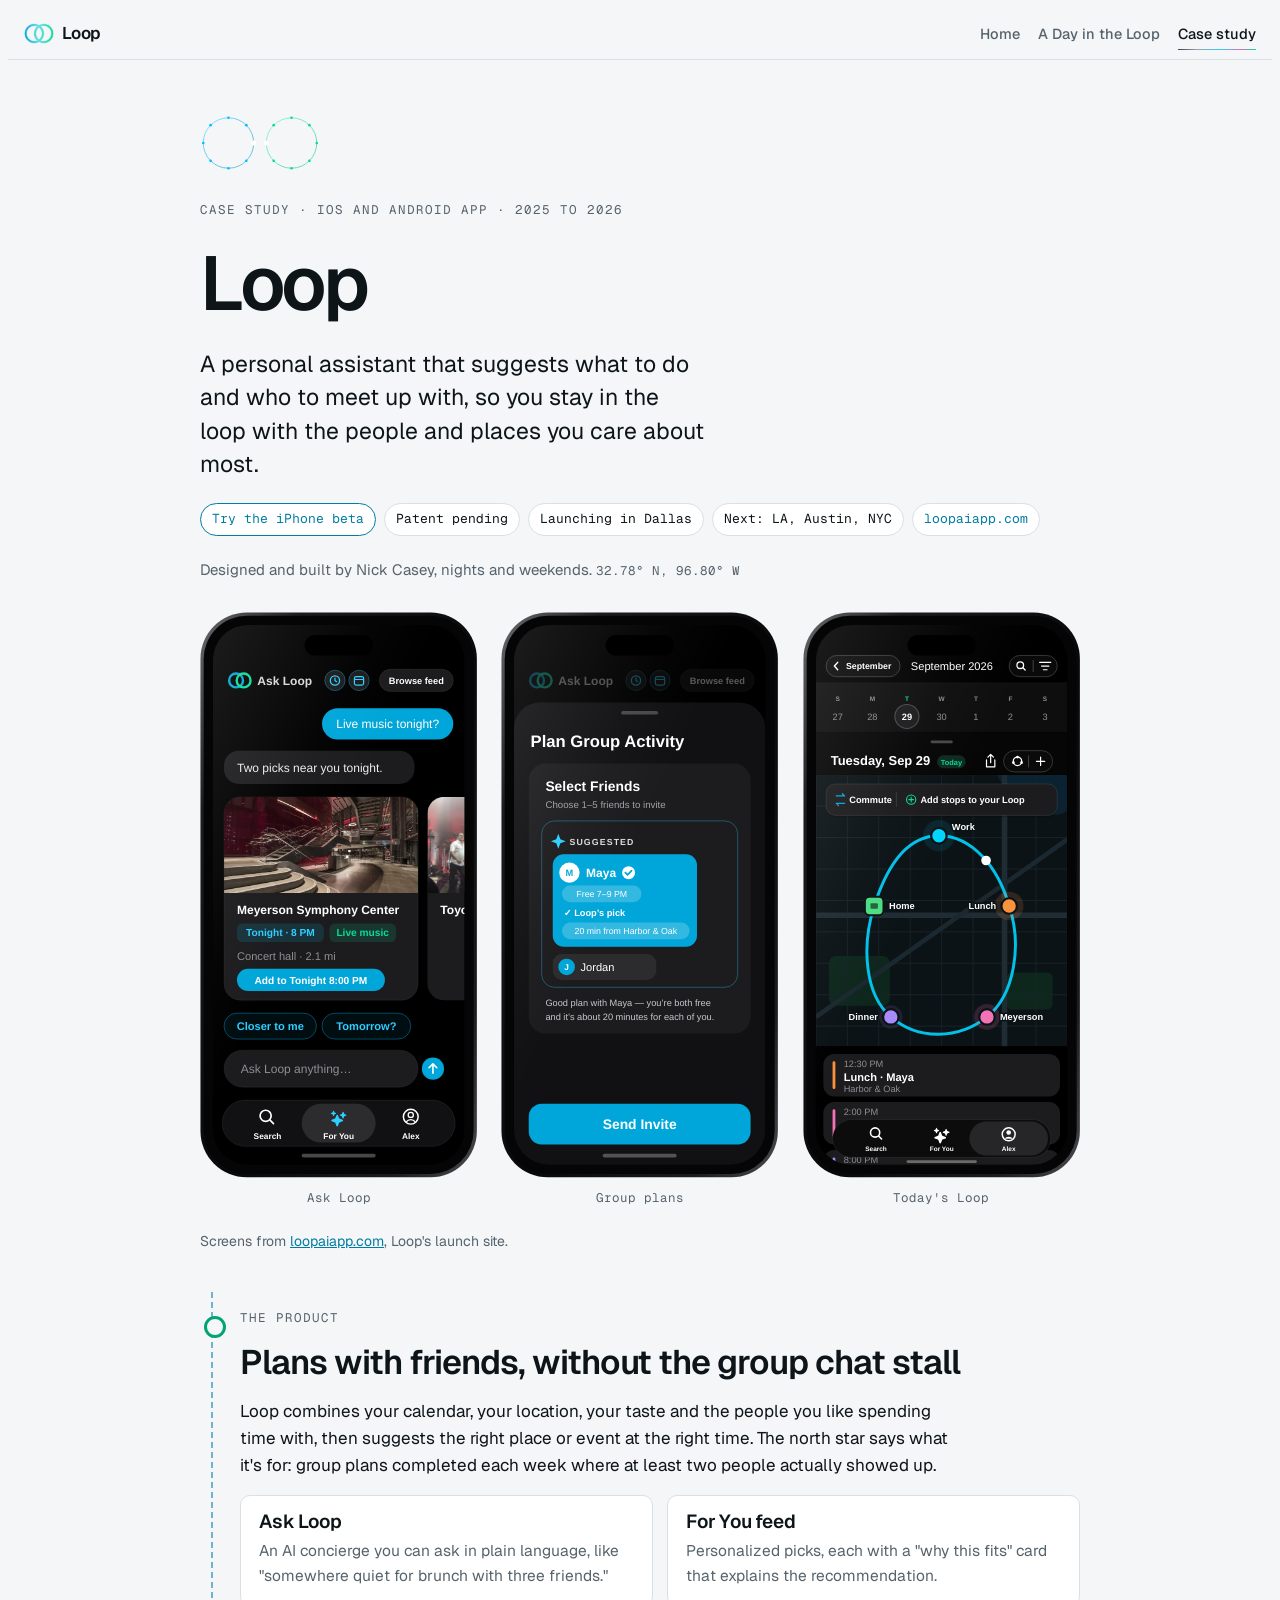
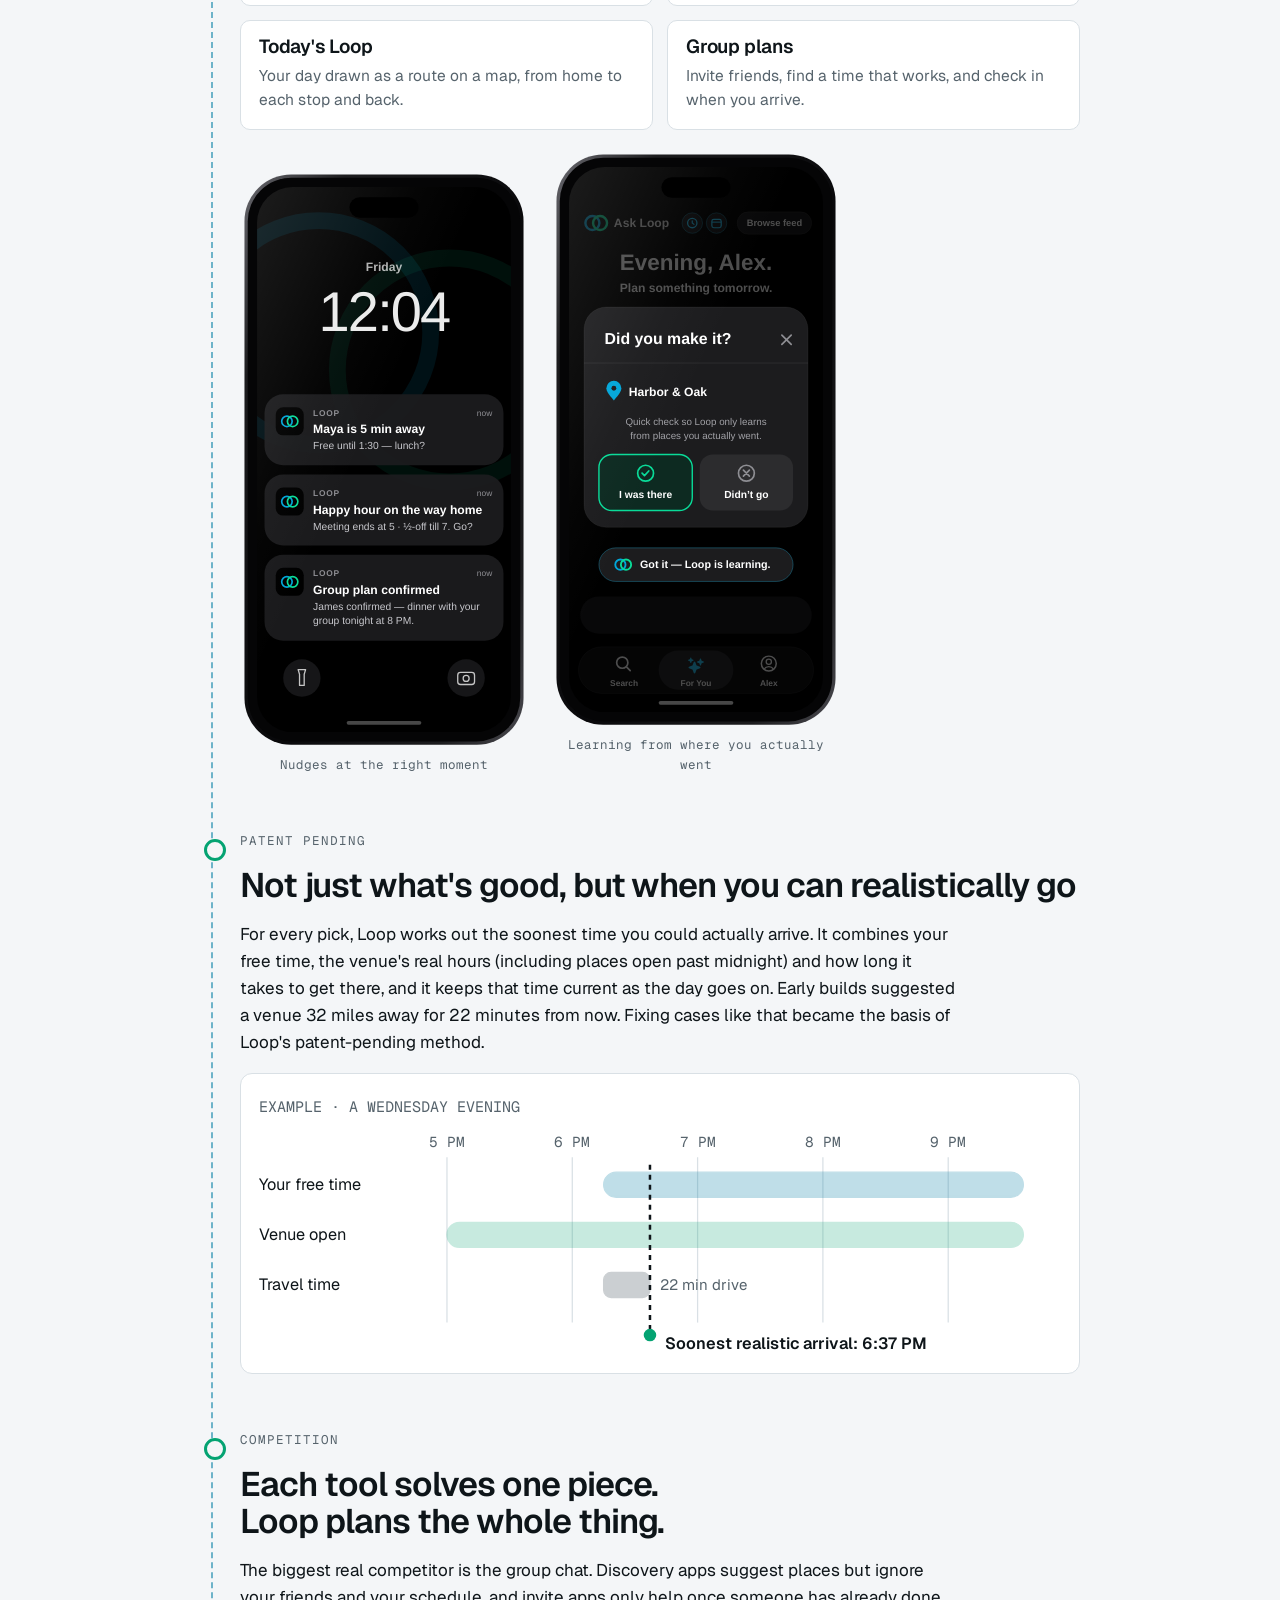
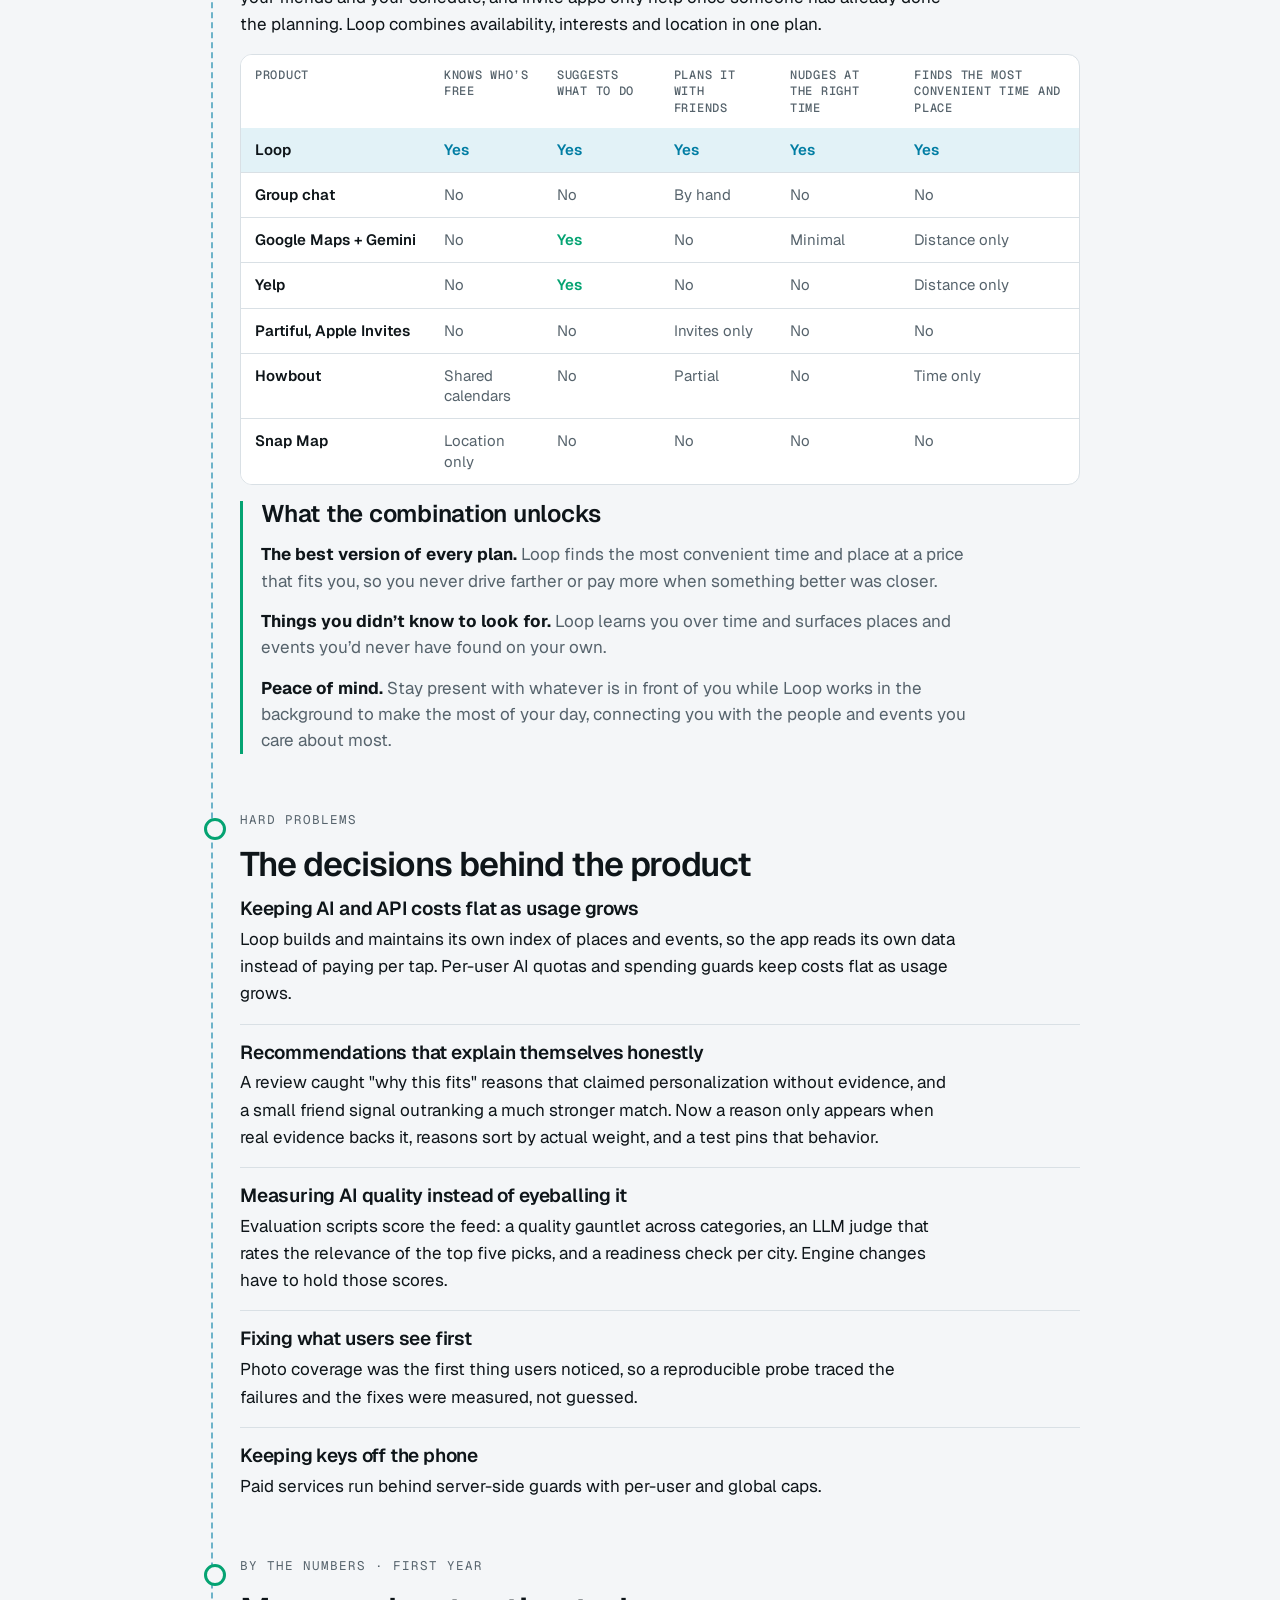
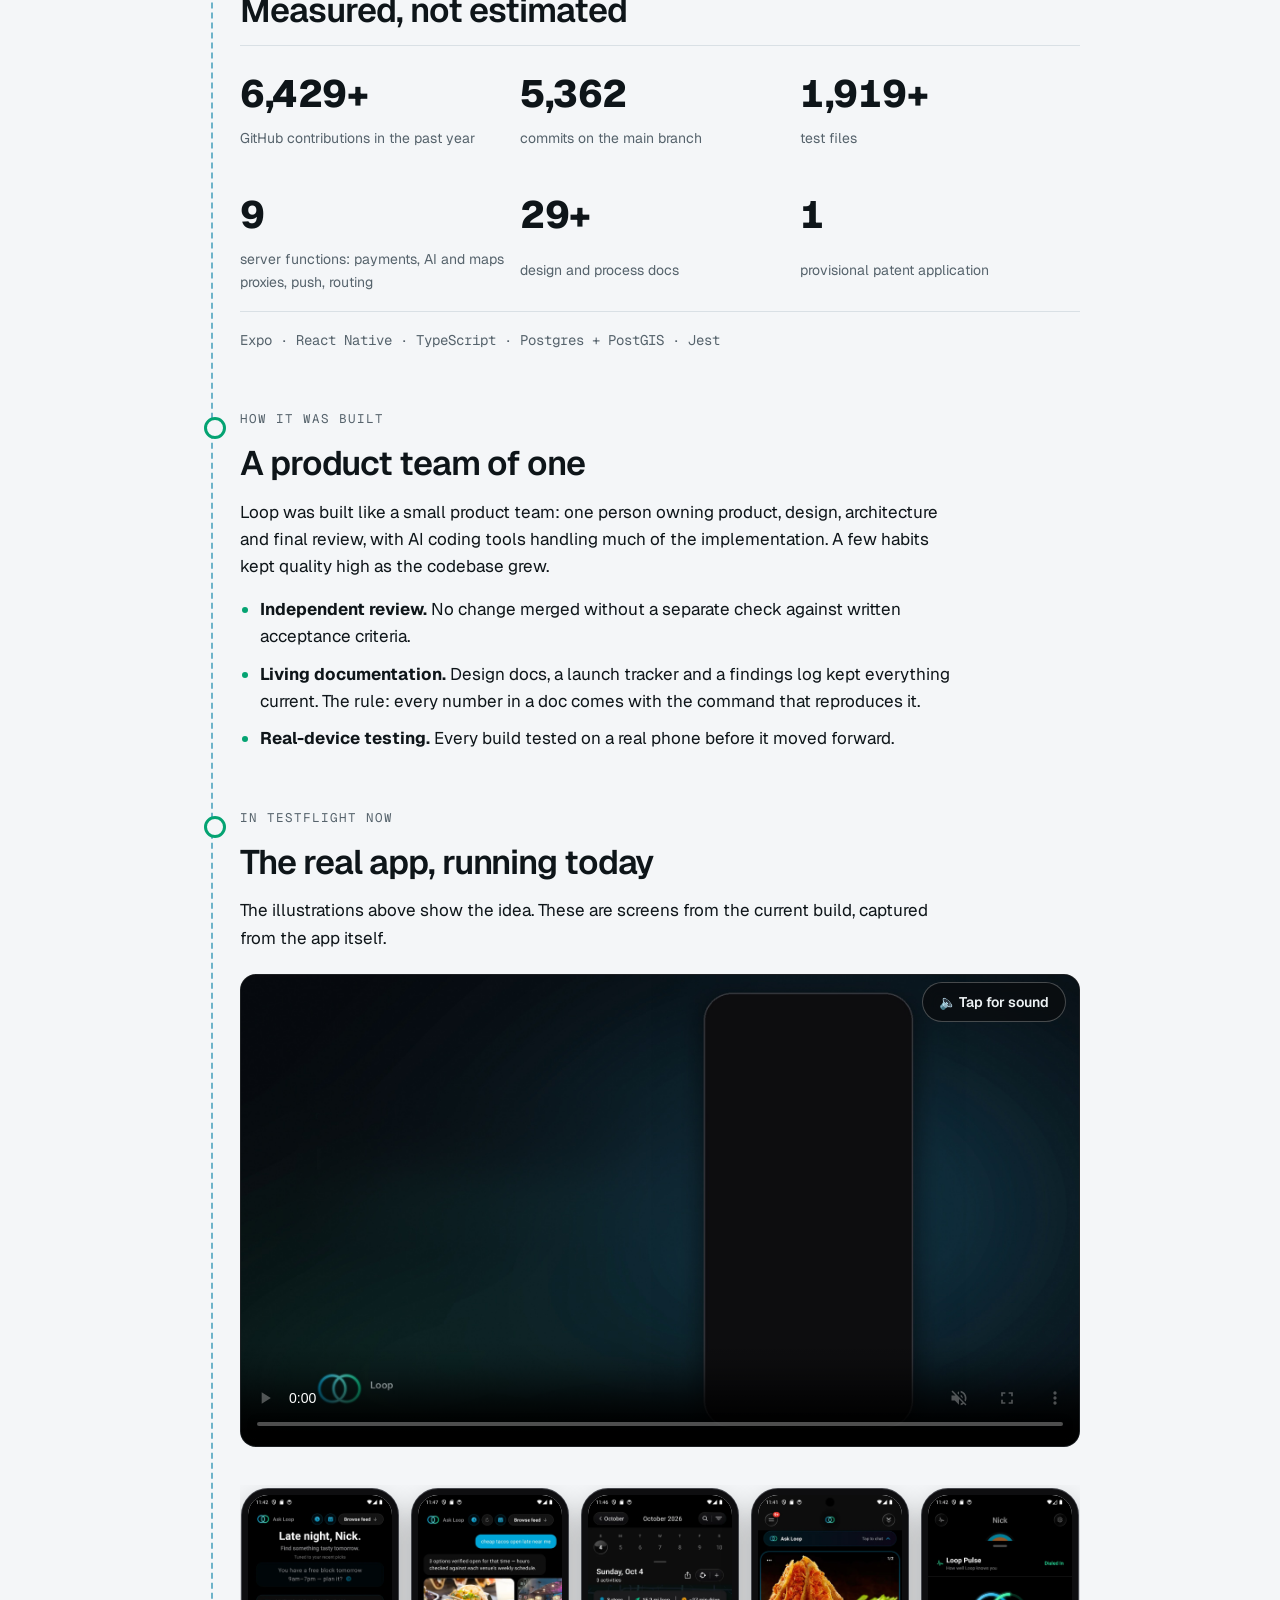
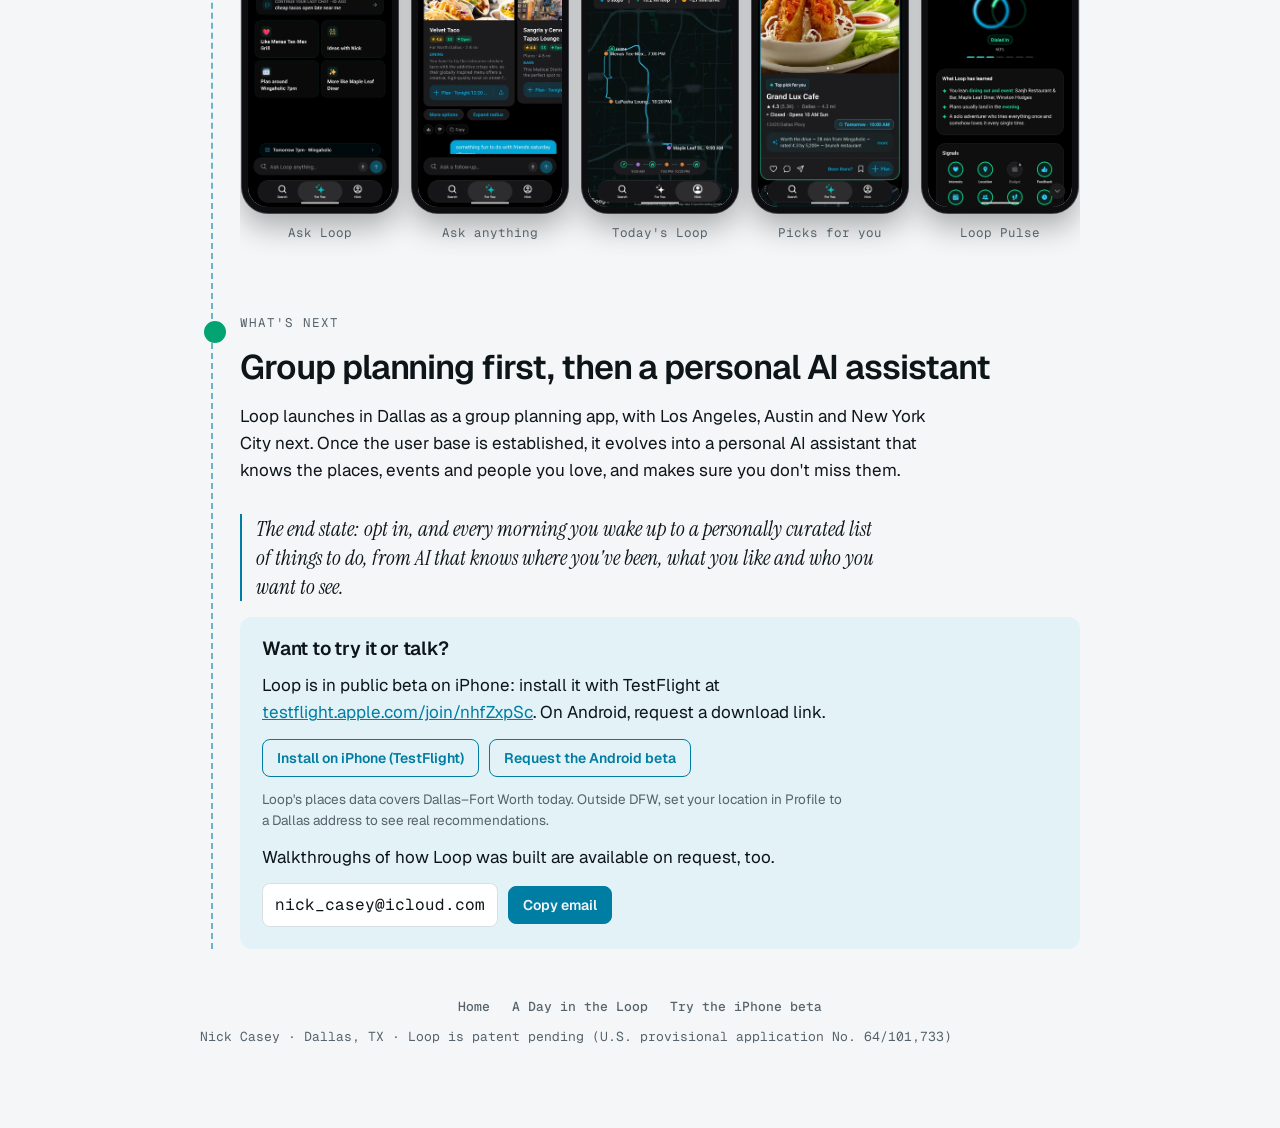
==== commit 18470caf: "Logo: restore the original mark (Nick preferred it in the header over the interlaced H); favicon cac" ====
--- a/case-study/index.html
+++ b/case-study/index.html
@@ -6,7 +6,7 @@
 <title>Loop Case Study · Nick Casey</title>
 <meta name="description" content="How Nick Casey designed and built Loop, a personal assistant for iOS and Android that suggests what to do and who to meet up with. Product decisions, hard problems and real numbers.">
 <link rel="canonical" href="https://loopaiapp.com/case-study/">
-<link rel="icon" type="image/svg+xml" href="/assets/loop-logo.svg?v=7">
+<link rel="icon" type="image/svg+xml" href="/assets/loop-logo.svg?v=8">
 <link rel="icon" type="image/png" href="/assets/favicon.png?v=5">
 <meta property="og:type" content="article">
 <meta property="og:site_name" content="Loop">
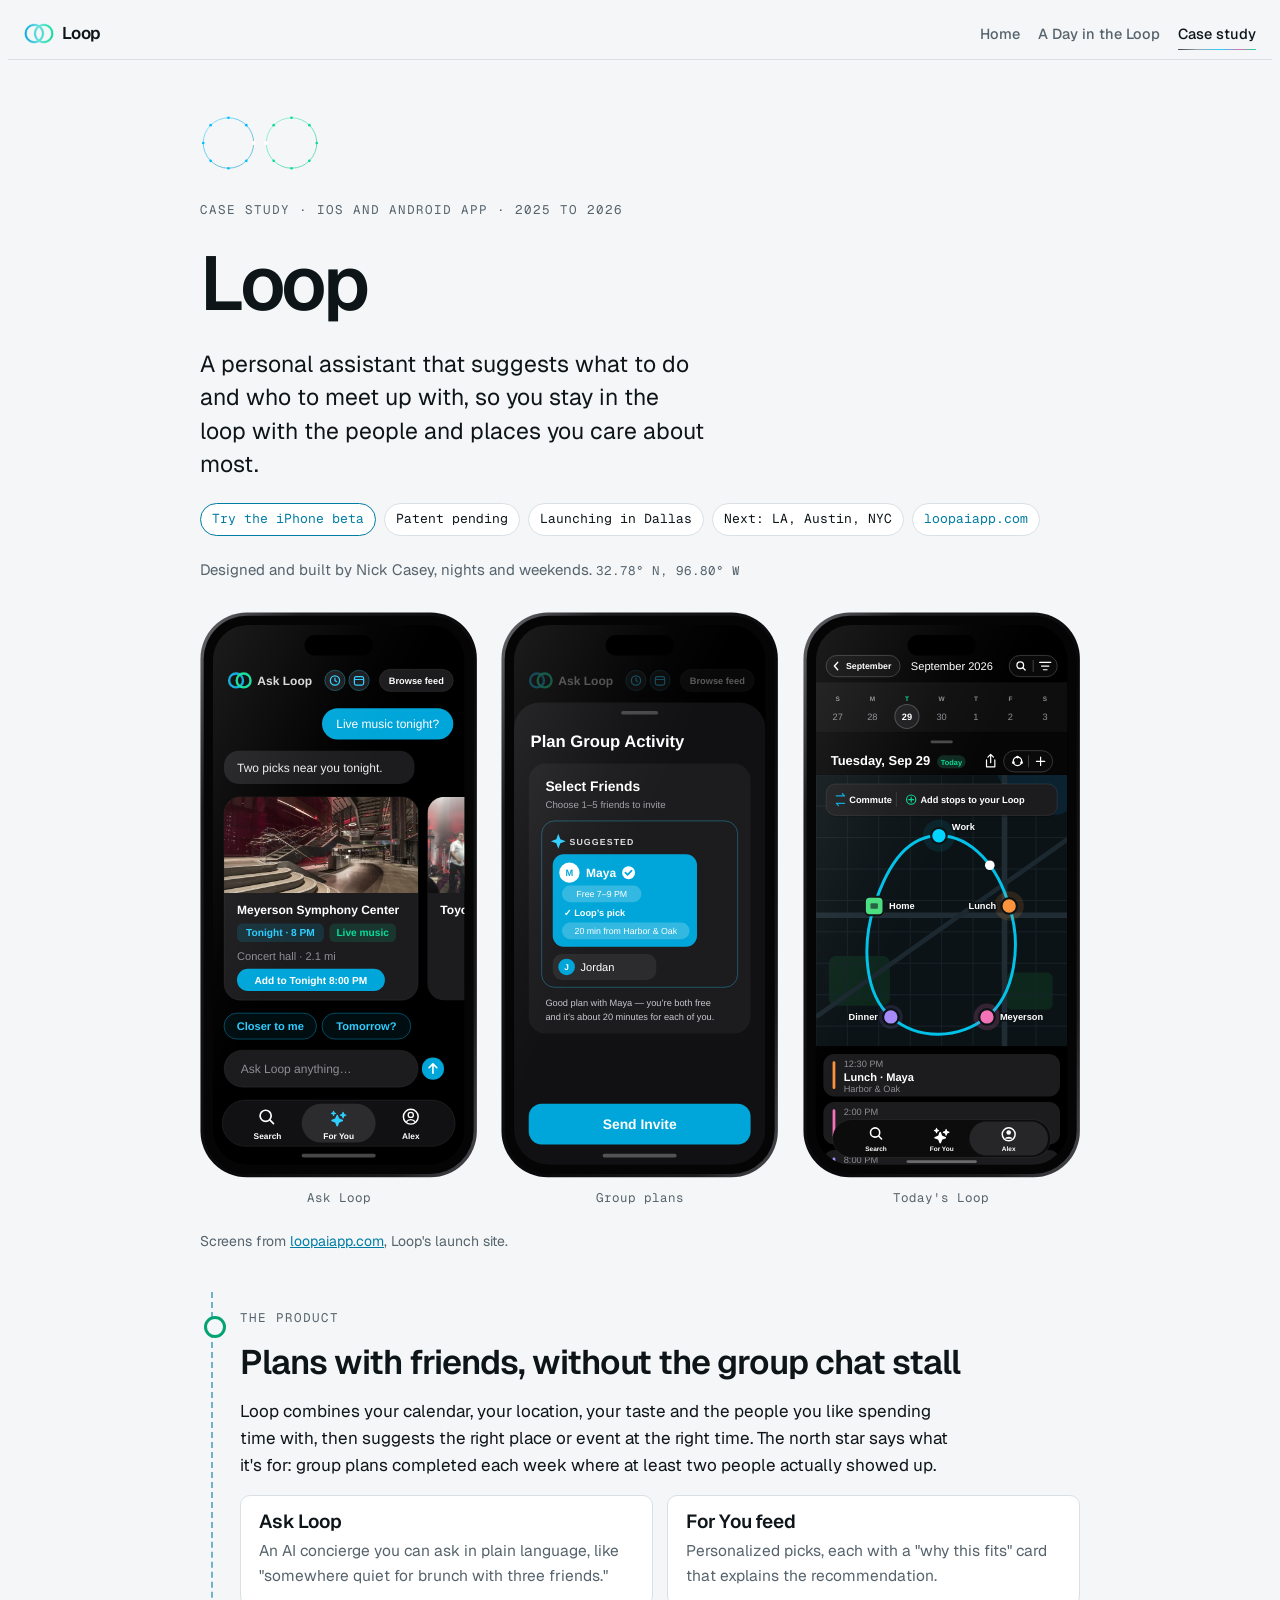
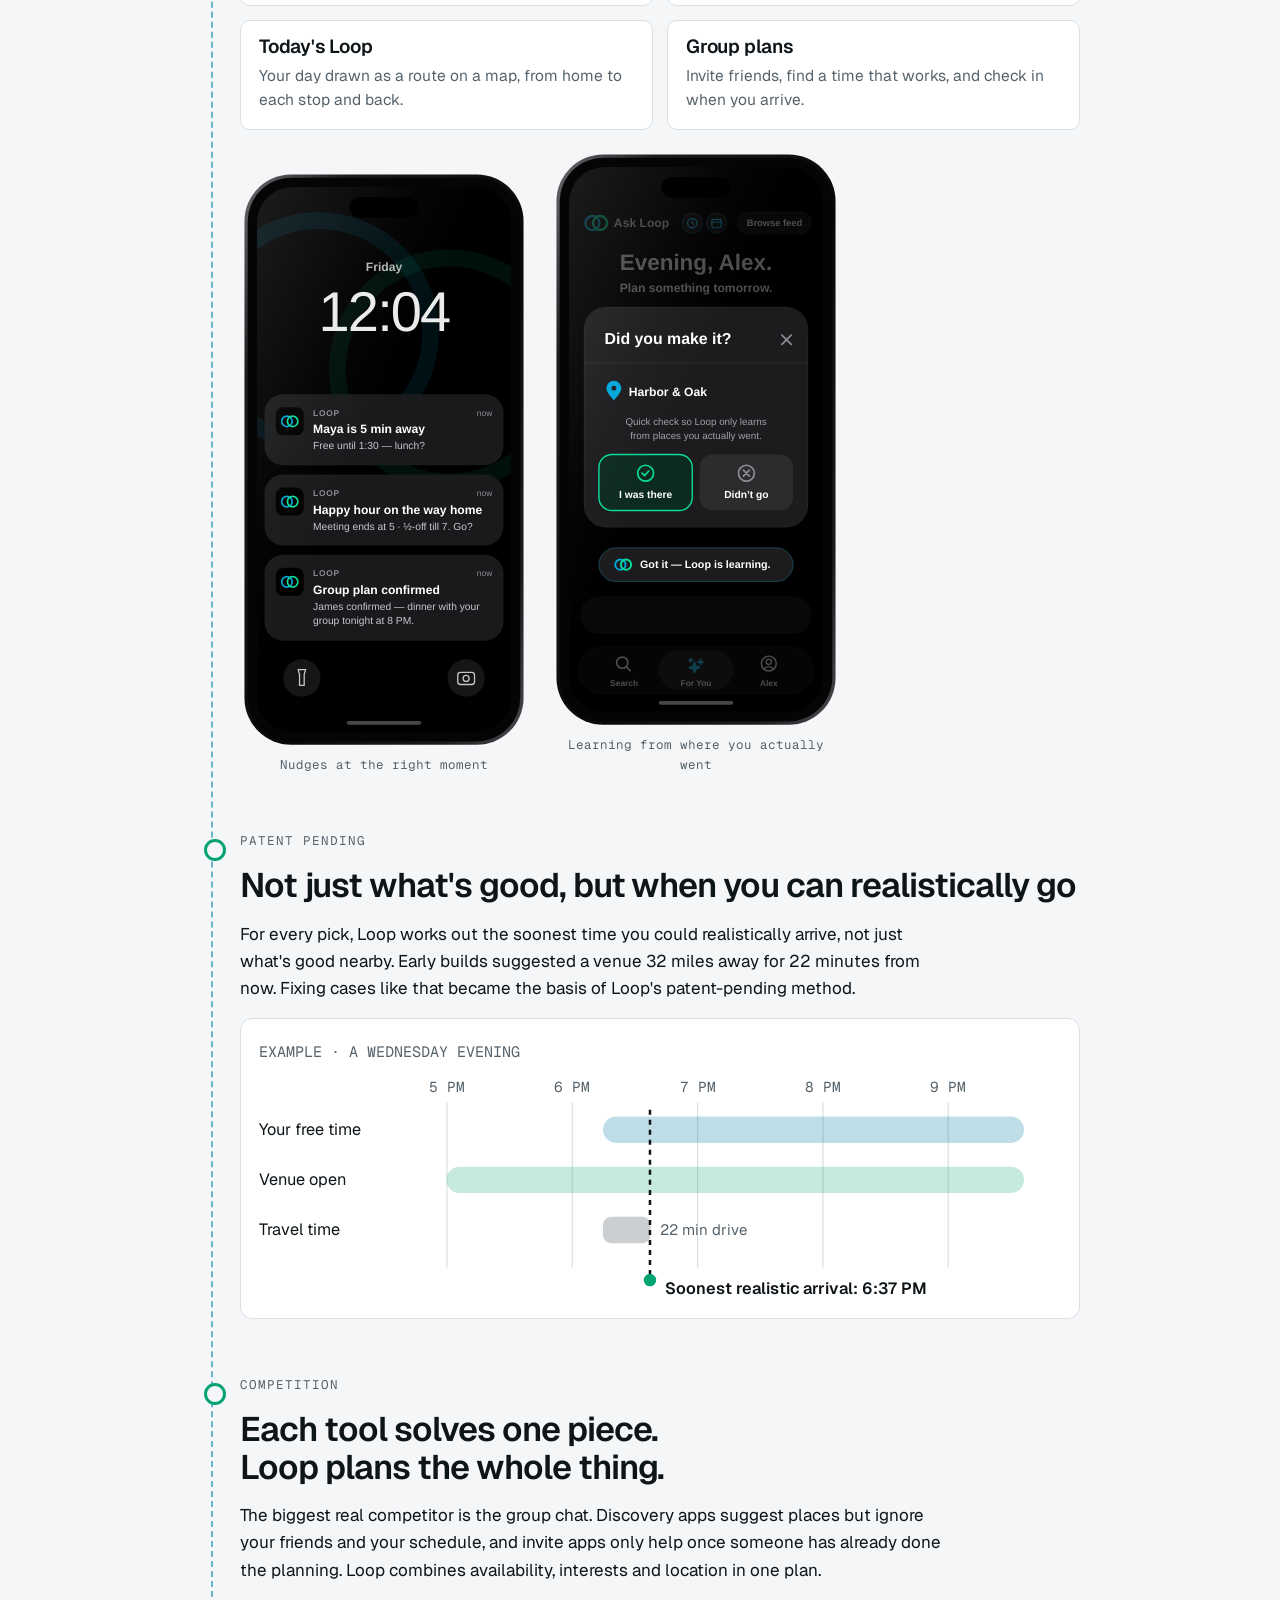
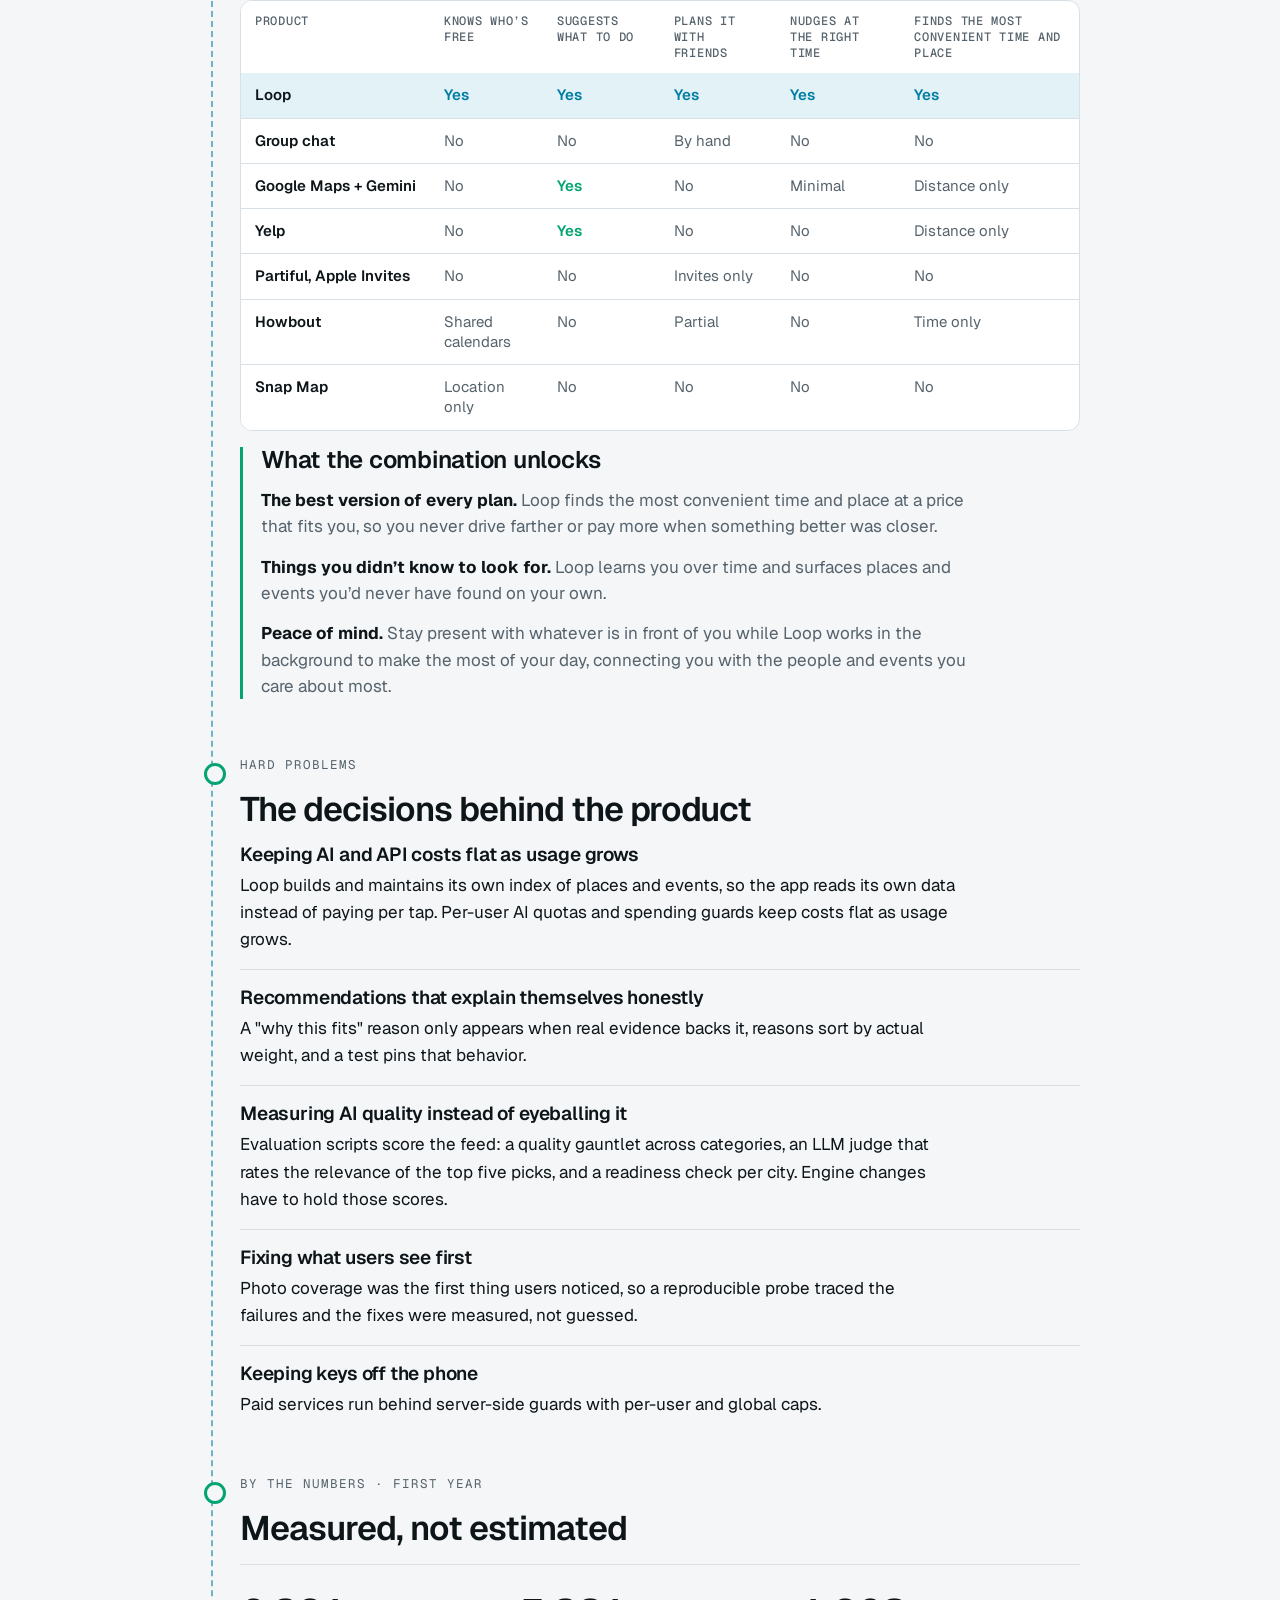
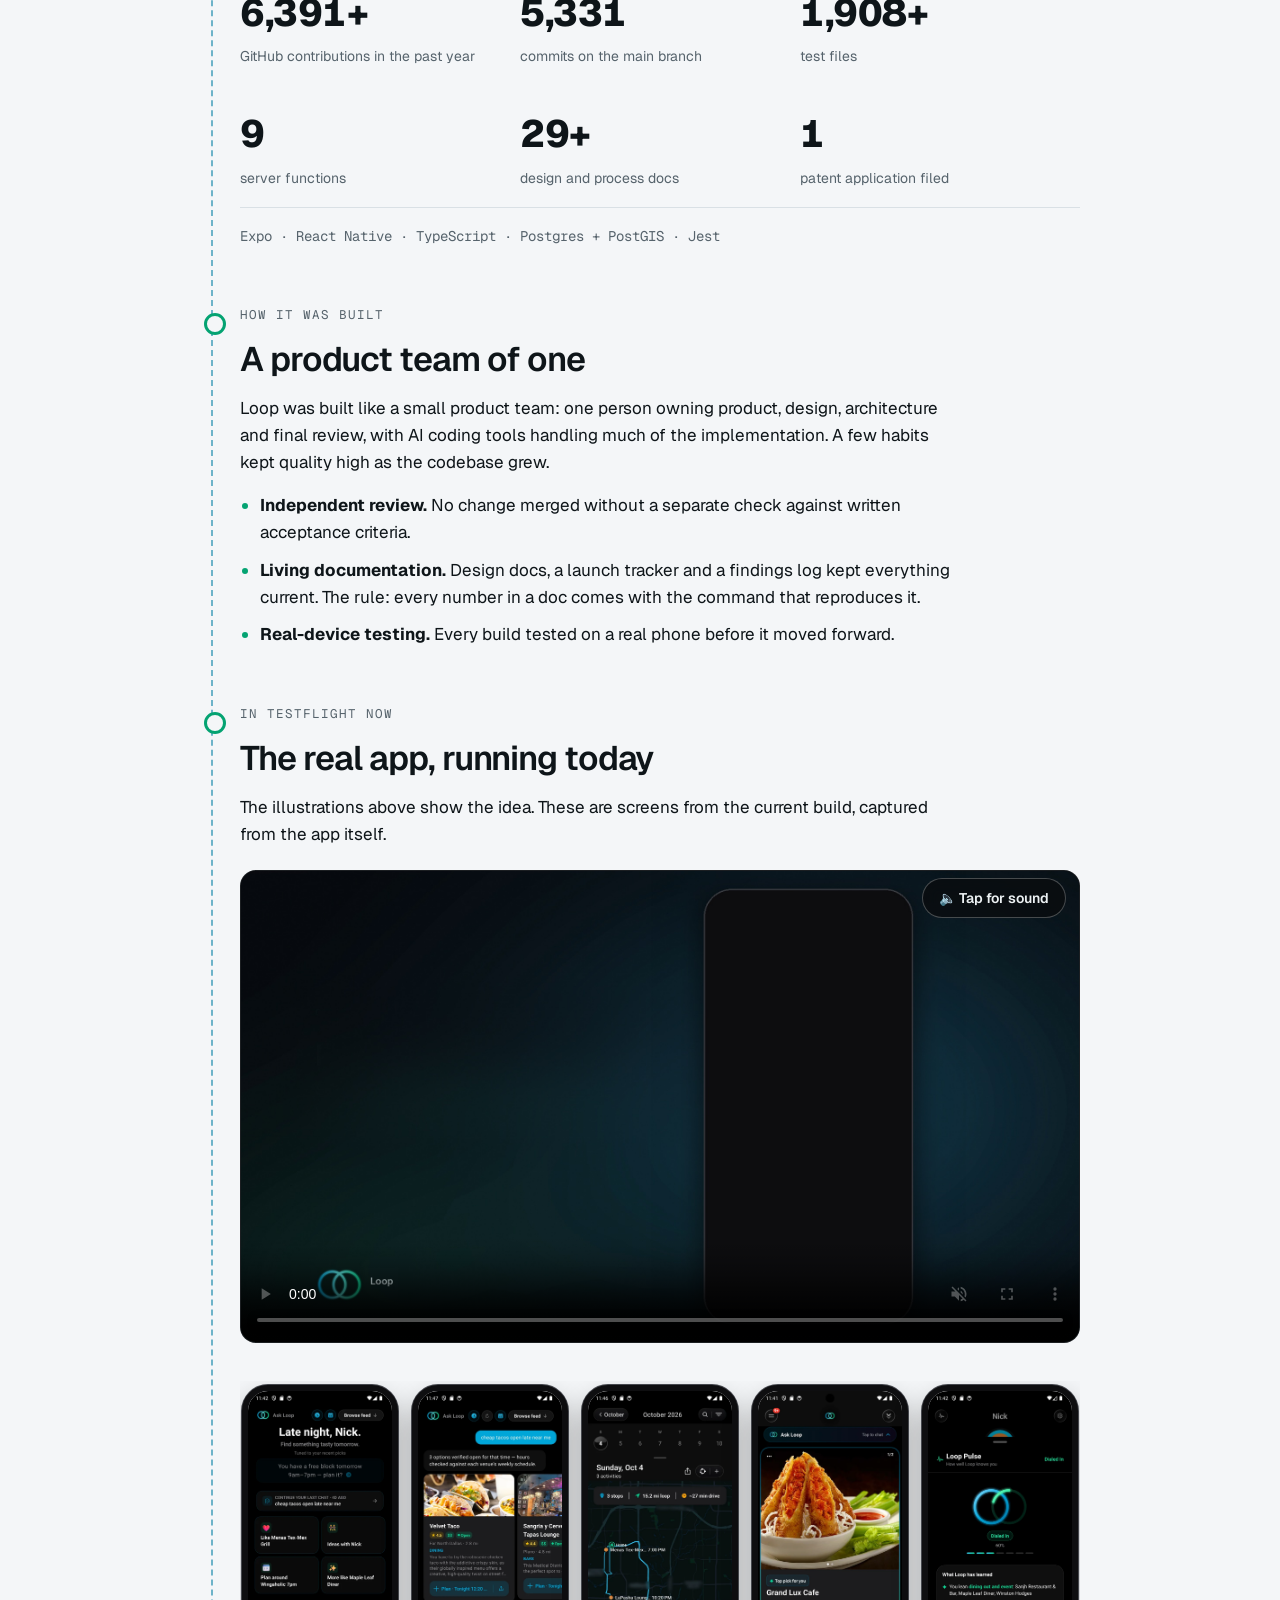
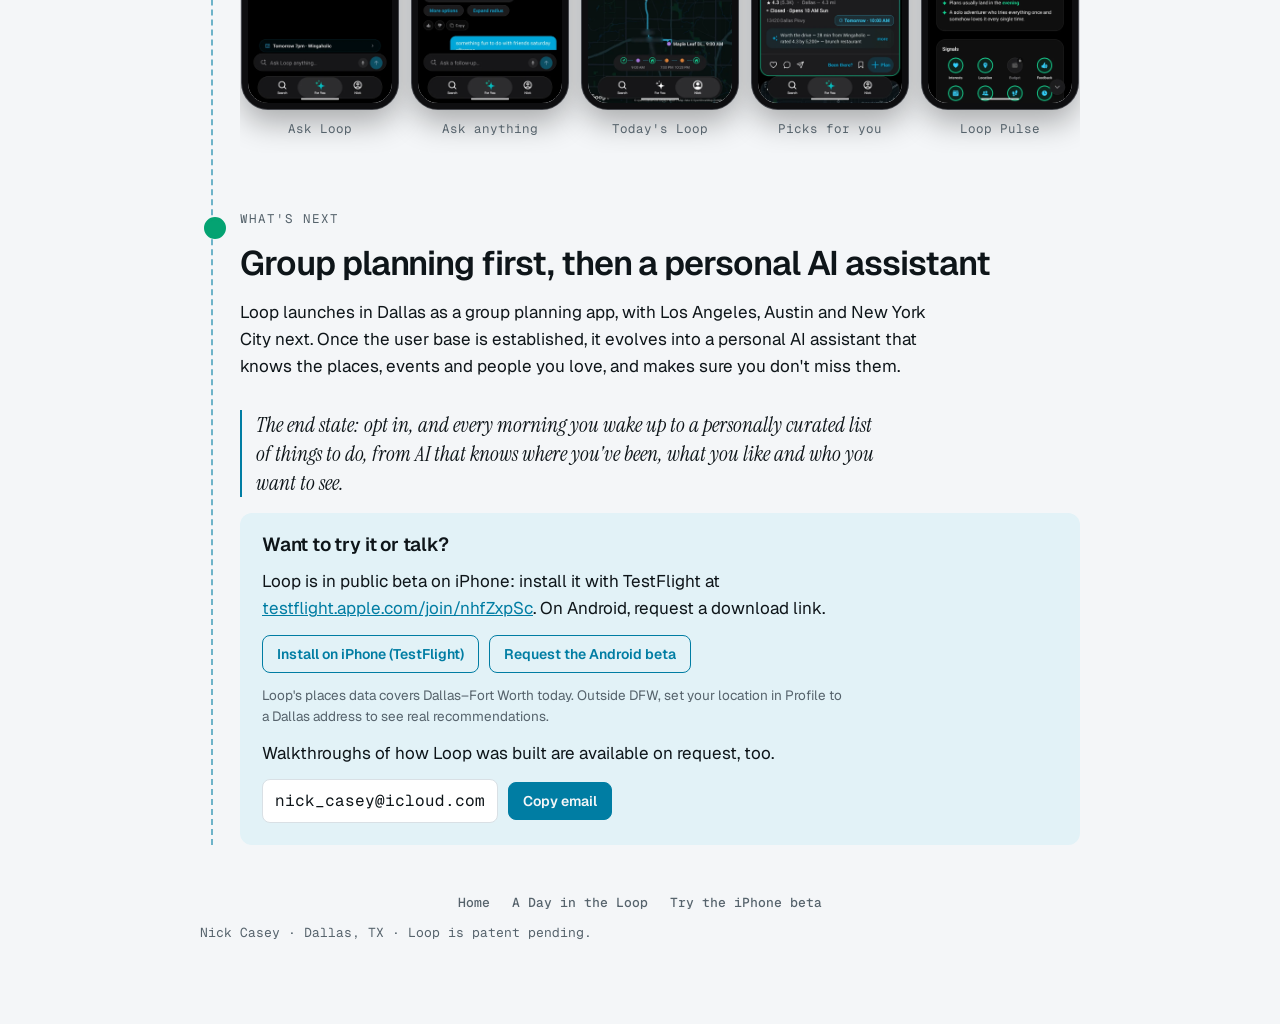
==== commit 2faab42b: "case study: drop the provisional application number and the method recipe; keep 'Patent pending' Nic" ====
--- a/case-study/index.html
+++ b/case-study/index.html
@@ -644,7 +644,7 @@
     <section class="stop" id="arrival">
       <span class="eyebrow">Patent pending</span>
       <h2 class="prism-in">Not just what's good, but when you can realistically go</h2>
-      <p>For every pick, Loop works out the soonest time you could actually arrive. It combines your free time, the venue's real hours (including places open past midnight) and how long it takes to get there, and it keeps that time current as the day goes on. Early builds suggested a venue 32 miles away for 22 minutes from now. Fixing cases like that became the basis of Loop's patent-pending method.</p>
+      <p>For every pick, Loop works out the soonest time you could realistically arrive, not just what's good nearby. Early builds suggested a venue 32 miles away for 22 minutes from now. Fixing cases like that became the basis of Loop's patent-pending method.</p>
       <div class="arrival" role="img" aria-label="Example: the soonest realistic arrival is where your free time, the venue's hours and travel time overlap">
         <svg viewBox="0 0 640 210" xmlns="http://www.w3.org/2000/svg">
           <g font-family="Geist, system-ui, sans-serif" font-size="13" fill="currentColor">
@@ -700,7 +700,7 @@
       <span class="eyebrow">Hard problems</span>
       <h2 class="prism-in">The decisions behind the product</h2>
       <div class="problem"><h3>Keeping AI and API costs flat as usage grows</h3><p>Loop builds and maintains its own index of places and events, so the app reads its own data instead of paying per tap. Per-user AI quotas and spending guards keep costs flat as usage grows.</p></div>
-      <div class="problem"><h3>Recommendations that explain themselves honestly</h3><p>A review caught "why this fits" reasons that claimed personalization without evidence, and a small friend signal outranking a much stronger match. Now a reason only appears when real evidence backs it, reasons sort by actual weight, and a test pins that behavior.</p></div>
+      <div class="problem"><h3>Recommendations that explain themselves honestly</h3><p>A "why this fits" reason only appears when real evidence backs it, reasons sort by actual weight, and a test pins that behavior.</p></div>
       <div class="problem"><h3>Measuring AI quality instead of eyeballing it</h3><p>Evaluation scripts score the feed: a quality gauntlet across categories, an LLM judge that rates the relevance of the top five picks, and a readiness check per city. Engine changes have to hold those scores.</p></div>
       <div class="problem"><h3>Fixing what users see first</h3><p>Photo coverage was the first thing users noticed, so a reproducible probe traced the failures and the fixes were measured, not guessed.</p></div>
       <div class="problem"><h3>Keeping keys off the phone</h3><p>Paid services run behind server-side guards with per-user and global caps.</p></div>
@@ -713,9 +713,9 @@
         <div class="stat"><b>6,700+</b><span>GitHub contributions in the past year</span></div>
         <div class="stat"><b>5,588</b><span>commits on the main branch</span></div>
         <div class="stat"><b>2,000+</b><span>test files</span></div>
-        <div class="stat"><b>9</b><span>server functions: payments, AI and maps proxies, push, routing</span></div>
+        <div class="stat"><b>9</b><span>server functions</span></div>
         <div class="stat"><b>30+</b><span>design and process docs</span></div>
-        <div class="stat"><b>1</b><span>provisional patent application</span></div>
+        <div class="stat"><b>1</b><span>patent application filed</span></div>
       </div>
       <p class="stack">Expo · React Native · TypeScript · Postgres + PostGIS · Jest</p>
     </section>
@@ -754,7 +754,7 @@
     </section>
   </div>
 
-  <footer><div class="cs-footer-links"><a class="lnk" href="/">Home</a><a class="lnk" href="/vision/">A Day in the Loop</a><a class="lnk" href="https://testflight.apple.com/join/nhfZxpSc">Try the iPhone beta</a></div>Nick Casey · Dallas, TX · Loop is patent pending (U.S. provisional application No. 64/101,733)</footer>
+  <footer><div class="cs-footer-links"><a class="lnk" href="/">Home</a><a class="lnk" href="/vision/">A Day in the Loop</a><a class="lnk" href="https://testflight.apple.com/join/nhfZxpSc">Try the iPhone beta</a></div>Nick Casey · Dallas, TX · Loop is patent pending.</footer>
 </main>
 
 <script>
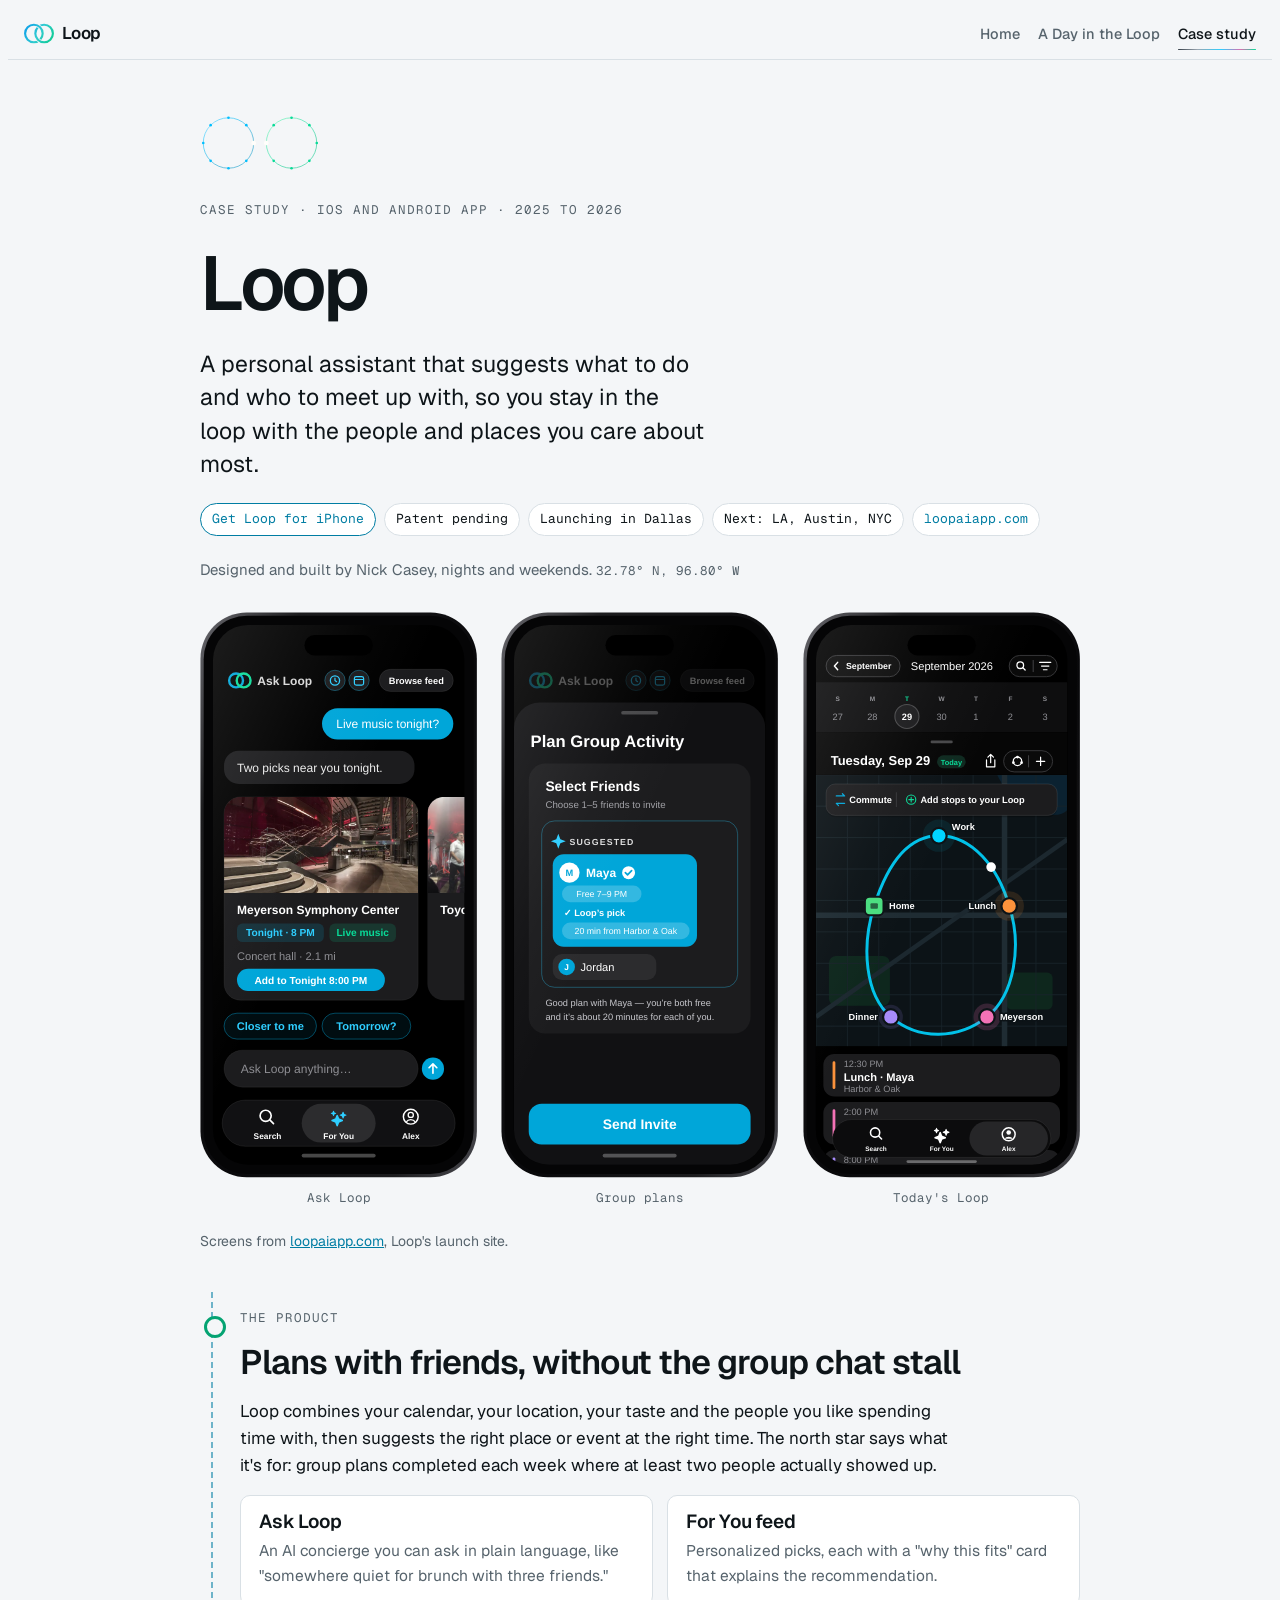
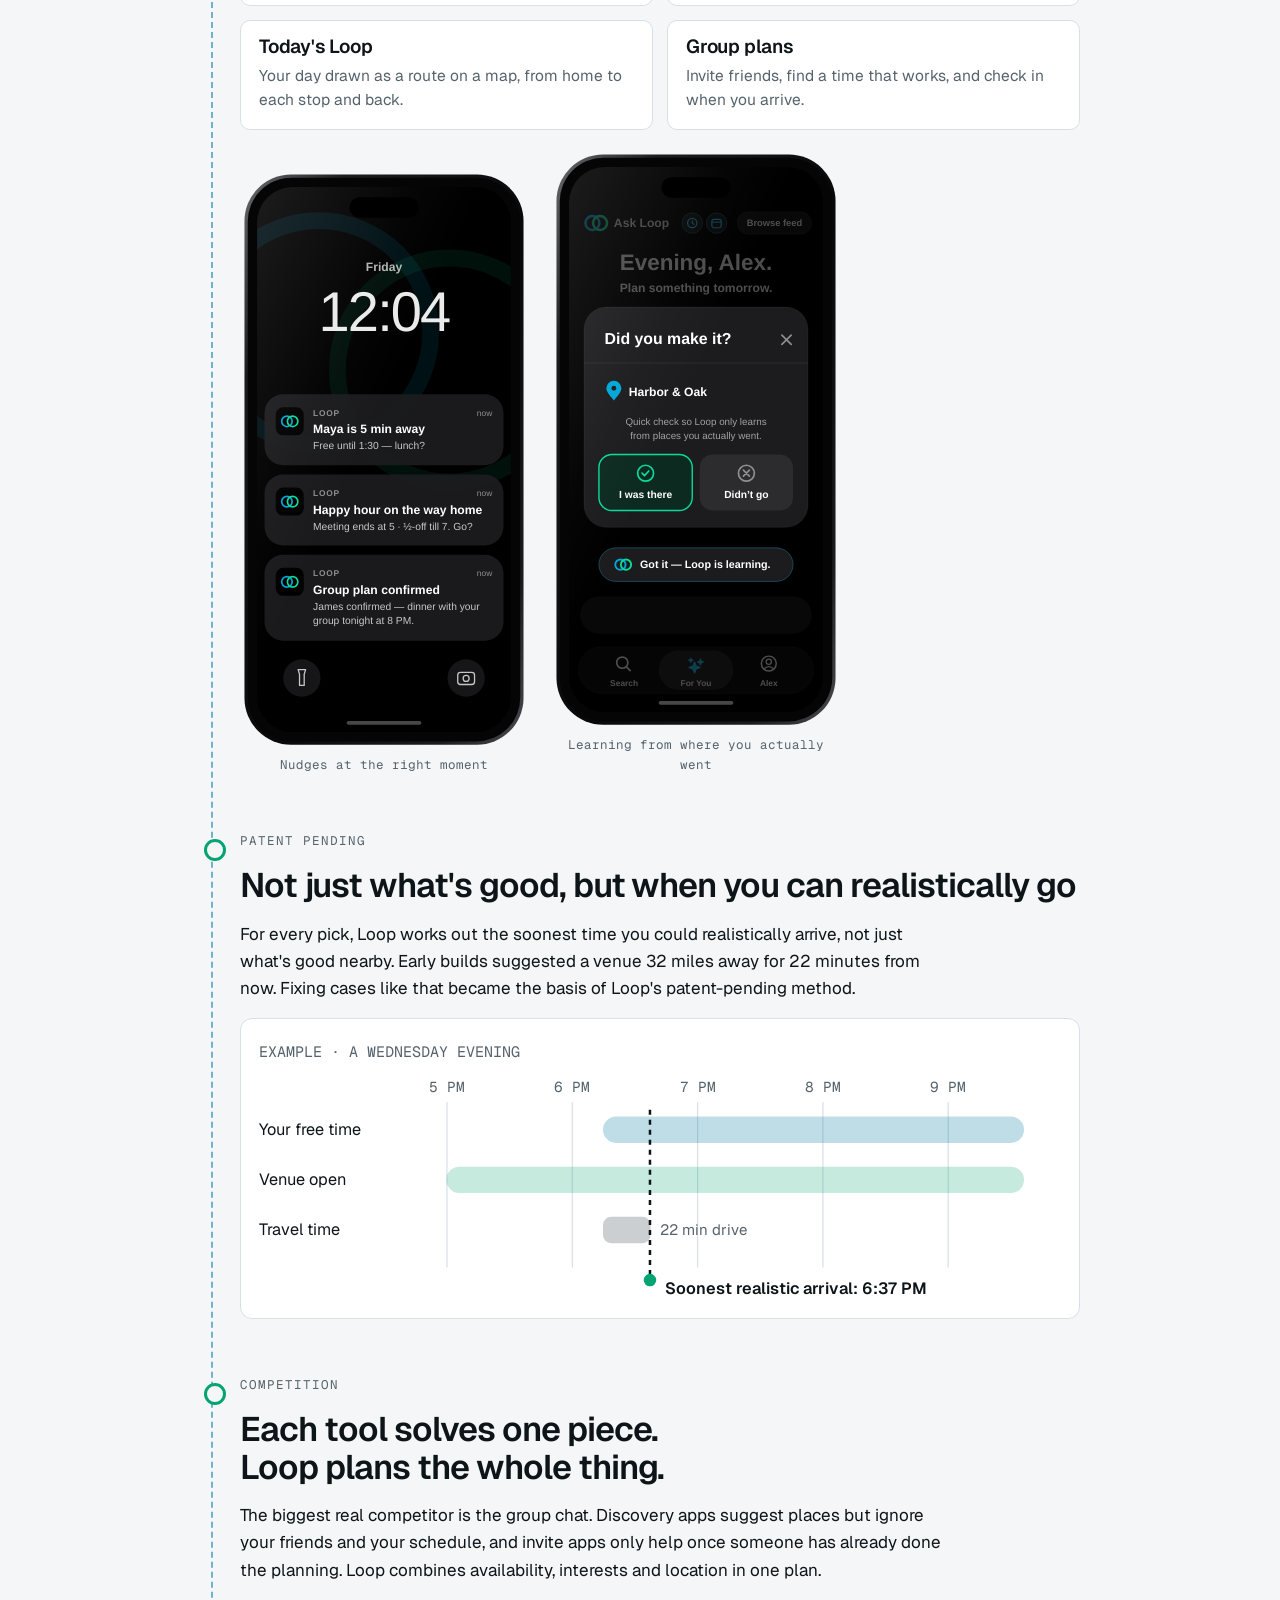
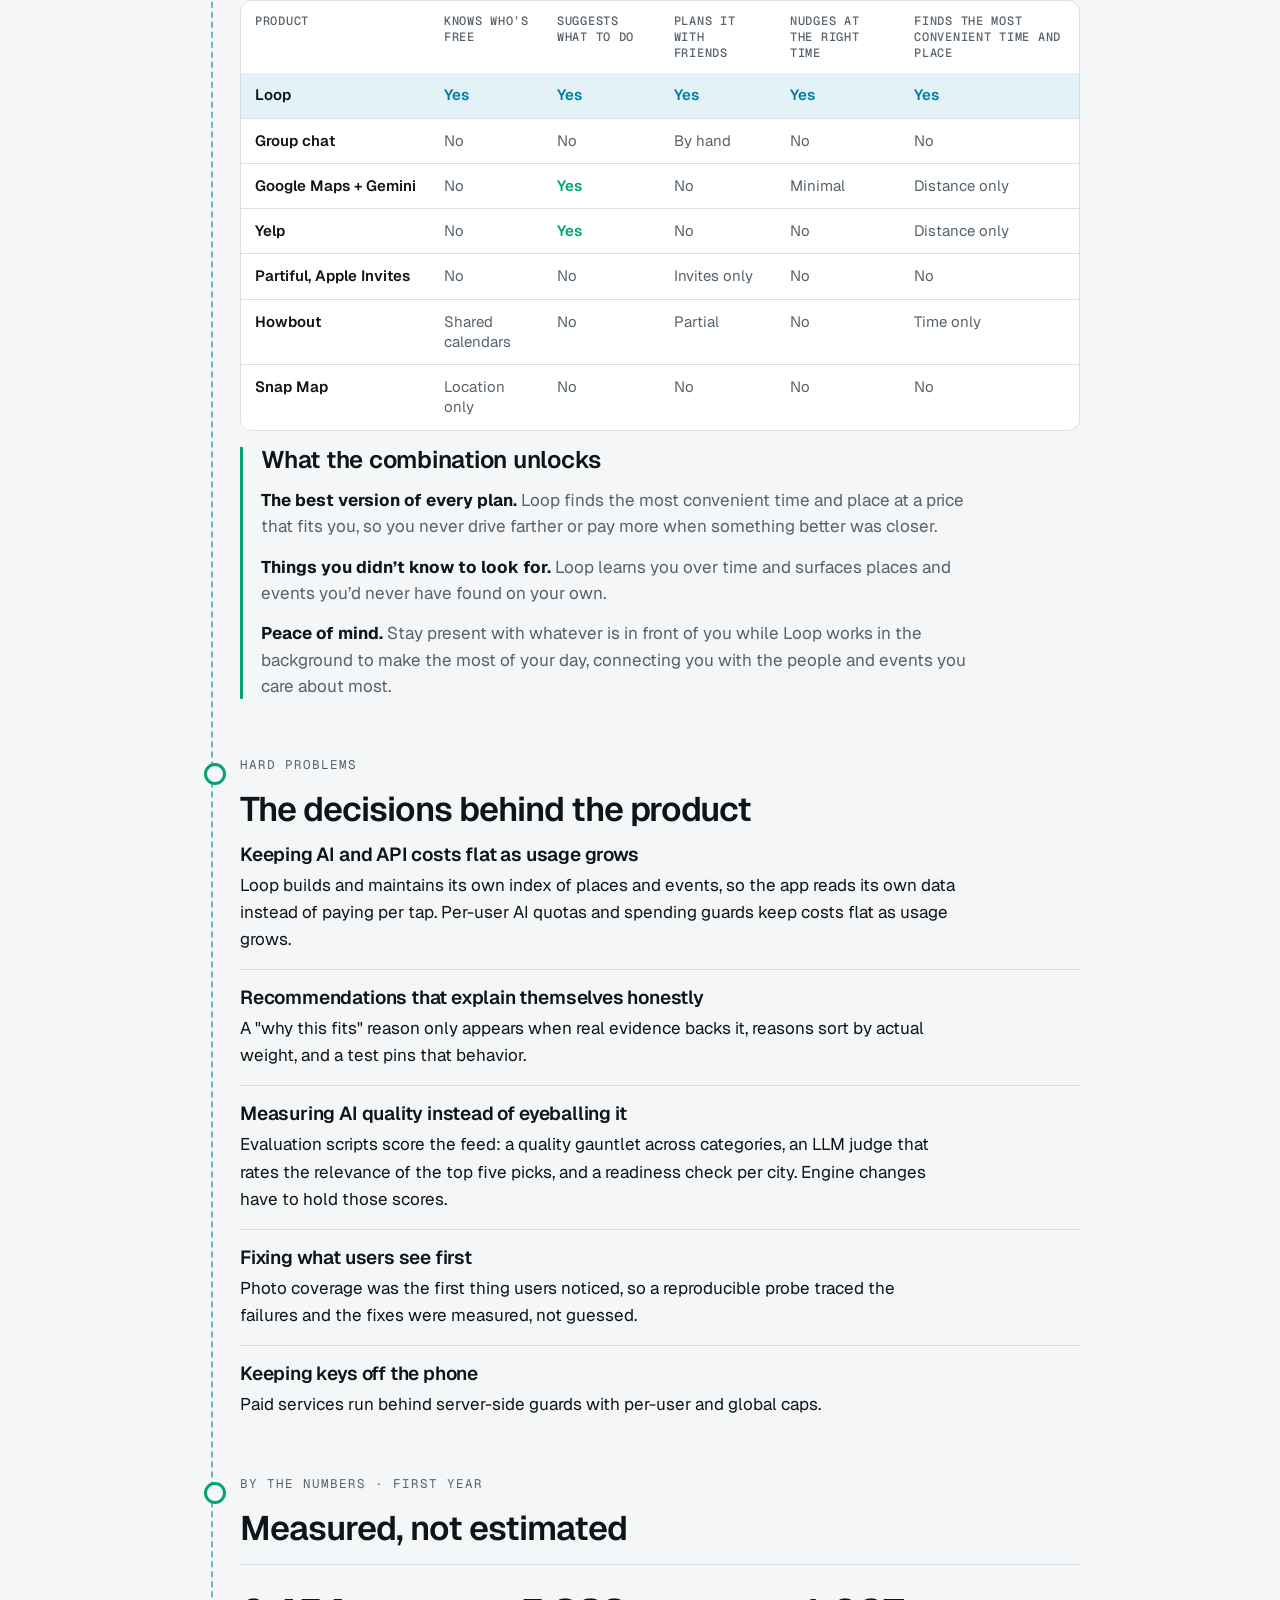
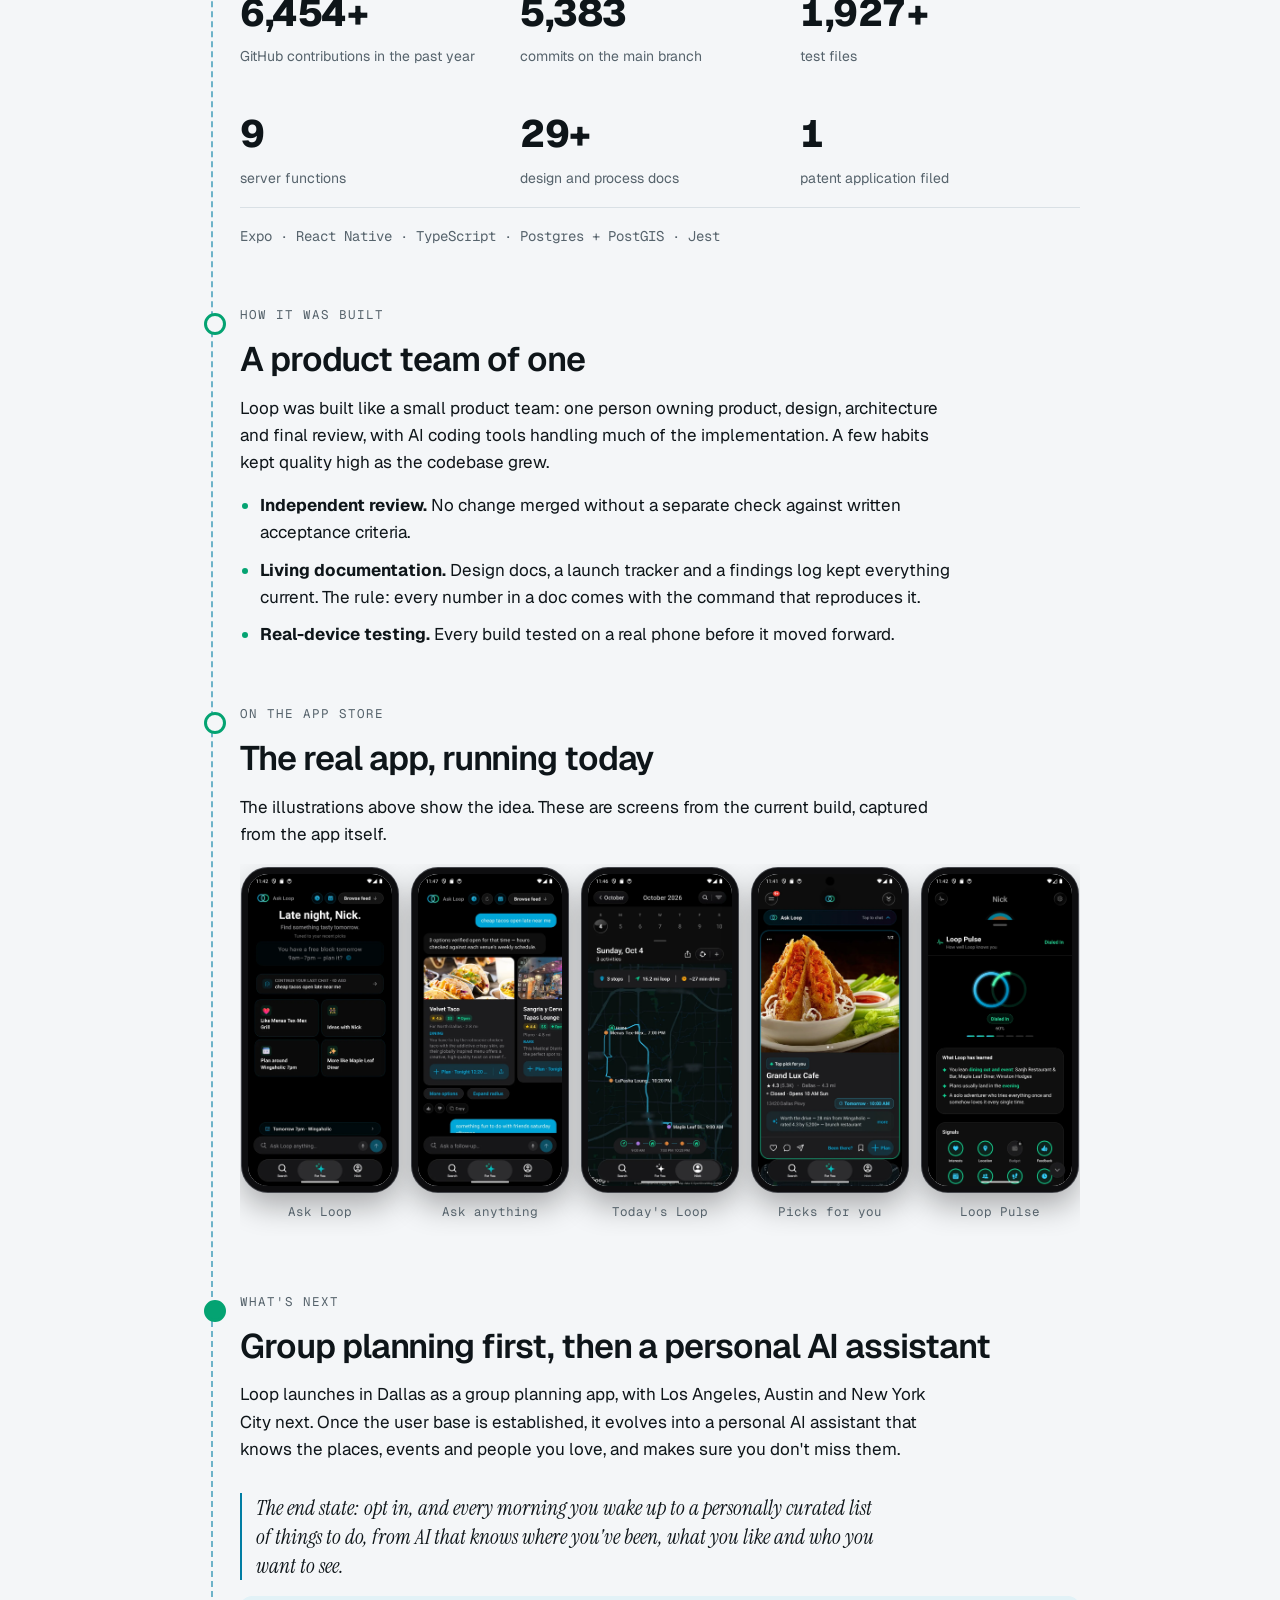
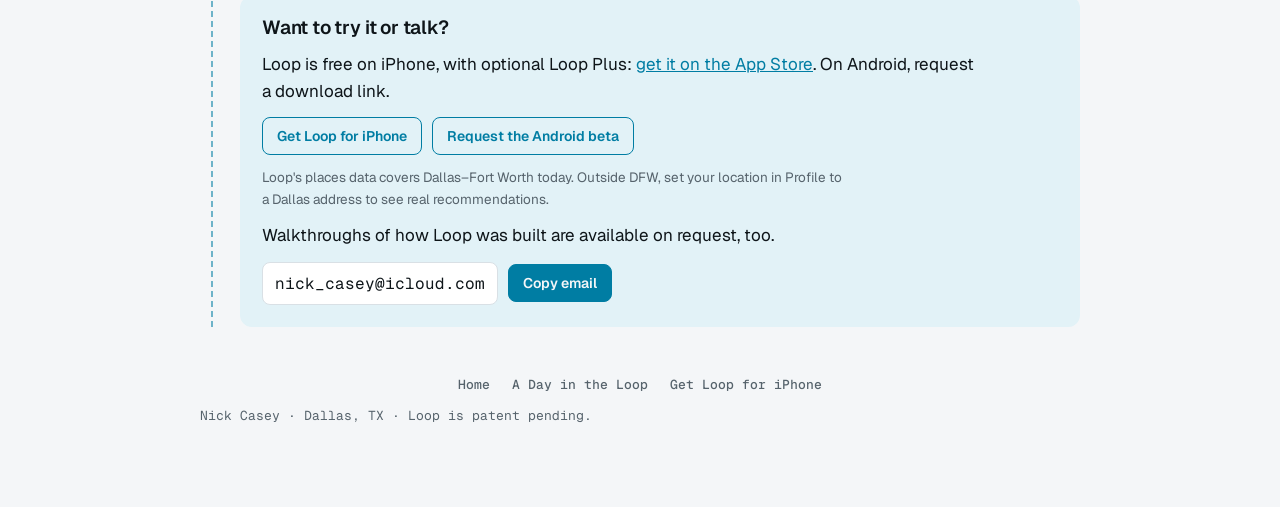
==== commit b8f9d24e: "Hero A (dusk office) + P0 accuracy sweep - index.html: hero is the slowed office loop (1 MB, poster-" ====
--- a/case-study/index.html
+++ b/case-study/index.html
@@ -6,8 +6,8 @@
 <title>Loop Case Study · Nick Casey</title>
 <meta name="description" content="How Nick Casey designed and built Loop, a personal assistant for iOS and Android that suggests what to do and who to meet up with. Product decisions, hard problems and real numbers.">
 <link rel="canonical" href="https://loopaiapp.com/case-study/">
-<link rel="icon" type="image/svg+xml" href="/assets/loop-logo.svg?v=8">
-<link rel="icon" type="image/png" href="/assets/favicon.png?v=5">
+<link rel="icon" type="image/svg+xml" href="/assets/loop-logo.svg?v=9">
+<link rel="icon" type="image/png" href="/assets/favicon.png?v=6">
 <meta property="og:type" content="article">
 <meta property="og:site_name" content="Loop">
 <meta property="og:title" content="Loop Case Study: designing and building a personal assistant app">
@@ -296,7 +296,7 @@
     <h1 class="prism-in">Loop</h1>
     <p class="lede">A personal assistant that suggests what to do and who to meet up with, so you stay in the loop with the people and places you care about most.</p>
     <div class="chips">
-      <a class="chip on" href="https://testflight.apple.com/join/nhfZxpSc">Try the iPhone beta</a>
+      <a class="chip on" href="https://apps.apple.com/app/loop/id6820438290">Get Loop for iPhone</a>
       <span class="chip">Patent pending</span>
       <span class="chip">Launching in Dallas</span><span class="chip">Next: LA, Austin, NYC</span>
       <a class="chip" href="https://loopaiapp.com">loopaiapp.com</a>
@@ -731,10 +731,10 @@
       </ul>
     </section>
     <section class="stop" id="real">
-      <span class="eyebrow">In TestFlight now</span>
+      <span class="eyebrow">On the App Store</span>
       <h2 class="prism-in">The real app, running today</h2>
       <p>The illustrations above show the idea. These are screens from the current build, captured from the app itself.</p>
-      <div class="demo-wrap"><video class="demo-video" src="../assets/loop-demo-v12.mp4" poster="../assets/loop-demo-poster-v12.jpg" controls playsinline preload="metadata" aria-label="A 97-second tour of Loop: asking for ideas in plain words, browsing picks, reading details and reviews, seeing why Loop picked a place, finding which friends are free, planning a stop, the day drawn as a loop on a map, and how Loop learns what you love"></video><button type="button" class="demo-sound" aria-label="Turn on sound">&#128264; Tap for sound</button></div>
+      <!-- Hidden 2026-11-27: the tour video end card reads "iOS and Android beta". Re-record, then remove `hidden`. --><div class="demo-wrap" hidden><video class="demo-video" src="../assets/loop-demo-v12.mp4" poster="../assets/loop-demo-poster-v12.jpg" controls playsinline preload="metadata" aria-label="A 97-second tour of Loop: asking for ideas in plain words, browsing picks, reading details and reviews, seeing why Loop picked a place, finding which friends are free, planning a stop, the day drawn as a loop on a map, and how Loop learns what you love"></video><button type="button" class="demo-sound" aria-label="Turn on sound">&#128264; Tap for sound</button></div>
       <div class="shots"><figure><img class="shot" src="[data-uri]" width="320" height="693" alt="Ask Loop home: a greeting, a free block tomorrow to plan, and idea cards picked from what Loop has learned." loading="lazy"><figcaption>Ask Loop</figcaption></figure><figure><img class="shot" src="[data-uri]" width="320" height="693" alt="Ask Loop answering cheap tacos open late with three places verified open, each with a one-tap plan button." loading="lazy"><figcaption>Ask anything</figcaption></figure><figure><img class="shot" src="[data-uri]" width="320" height="693" alt="A day's loop on the map: three stops strung into one 15 mile loop, about 27 minutes of driving." loading="lazy"><figcaption>Today's Loop</figcaption></figure><figure><img class="shot" src="[data-uri]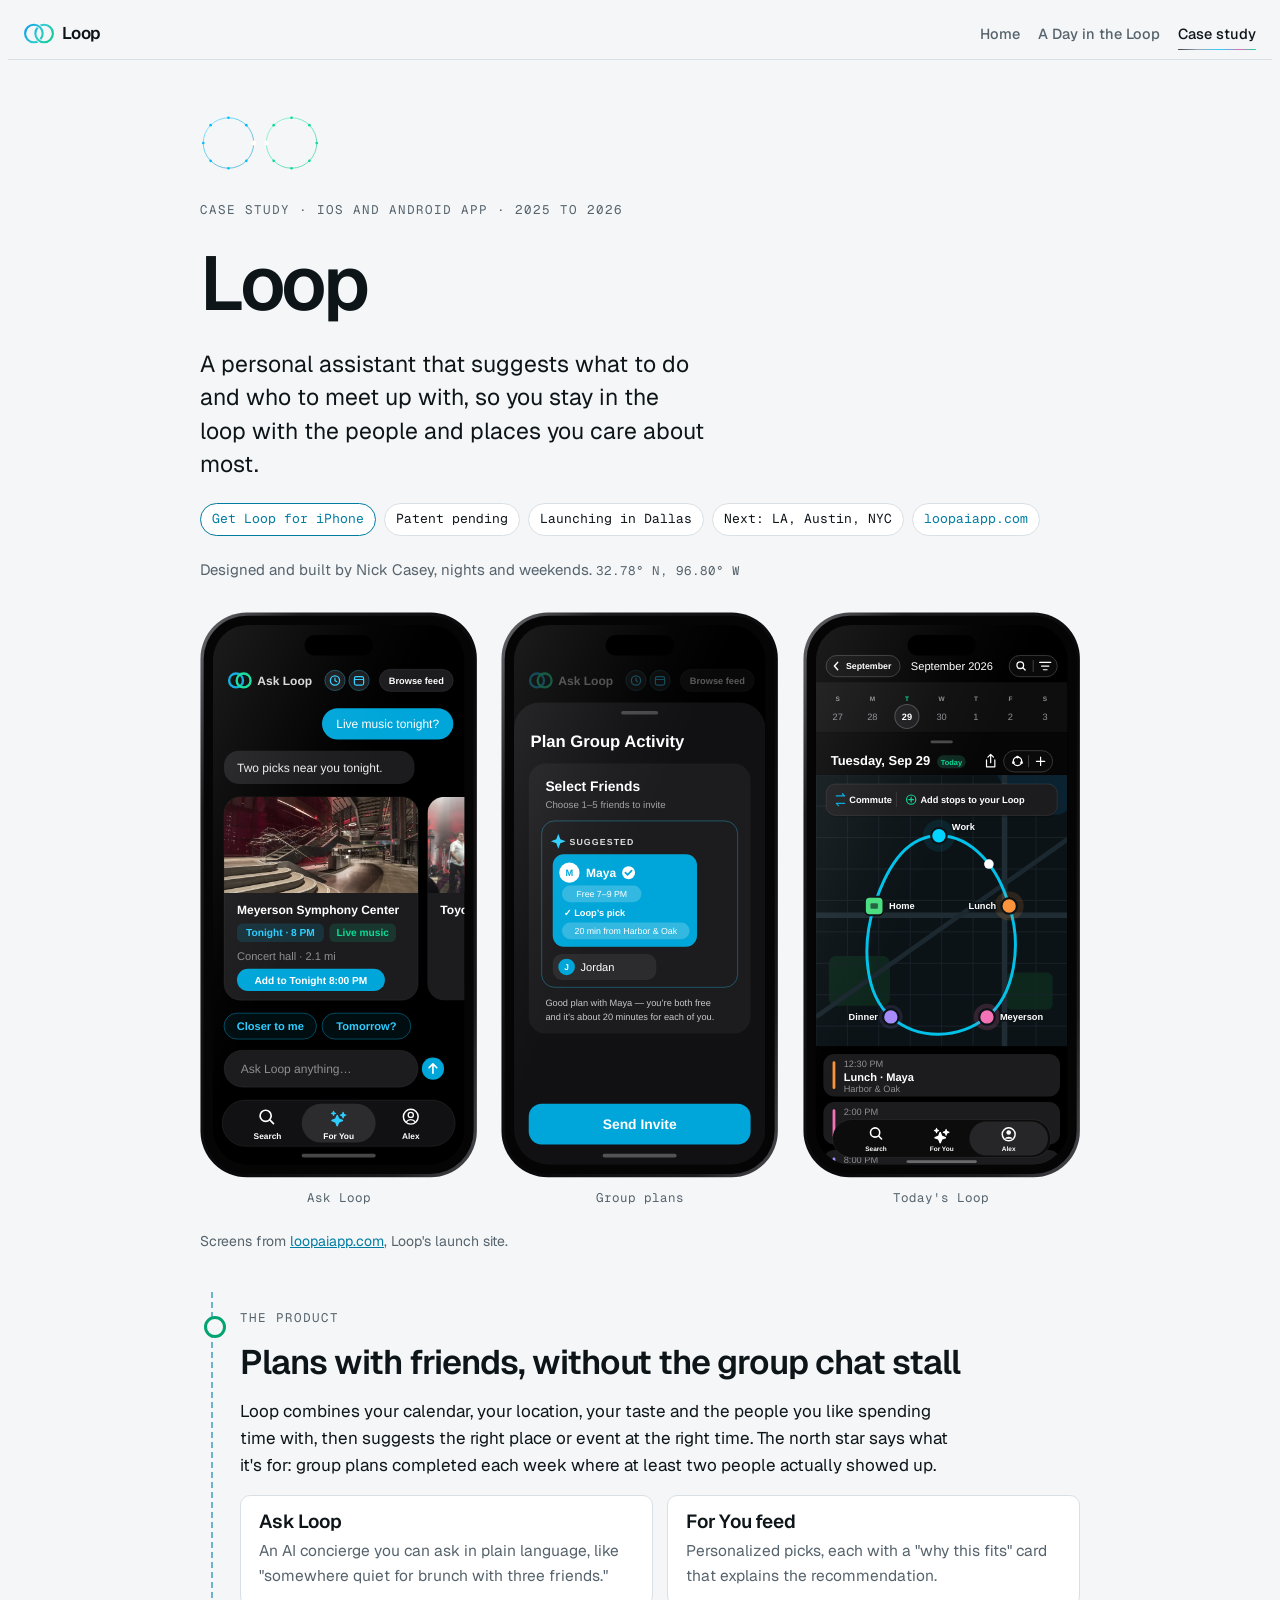
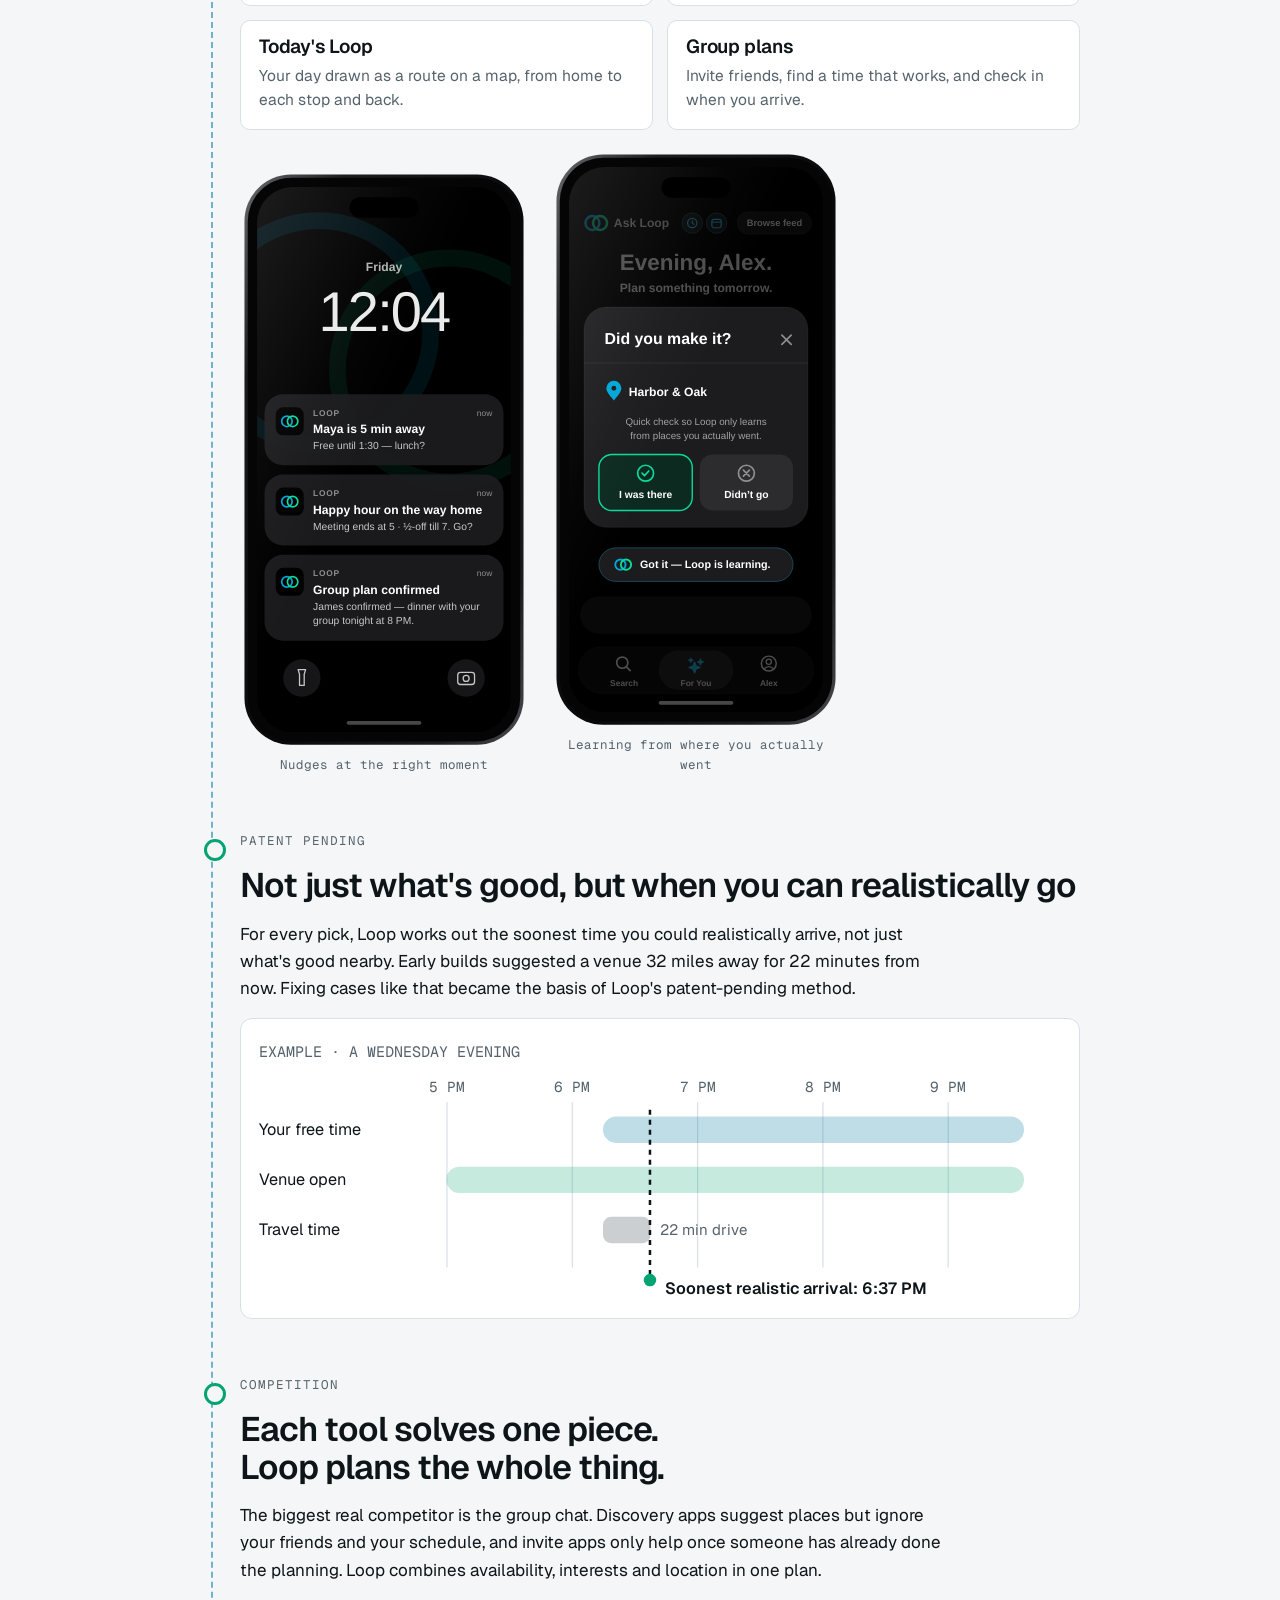
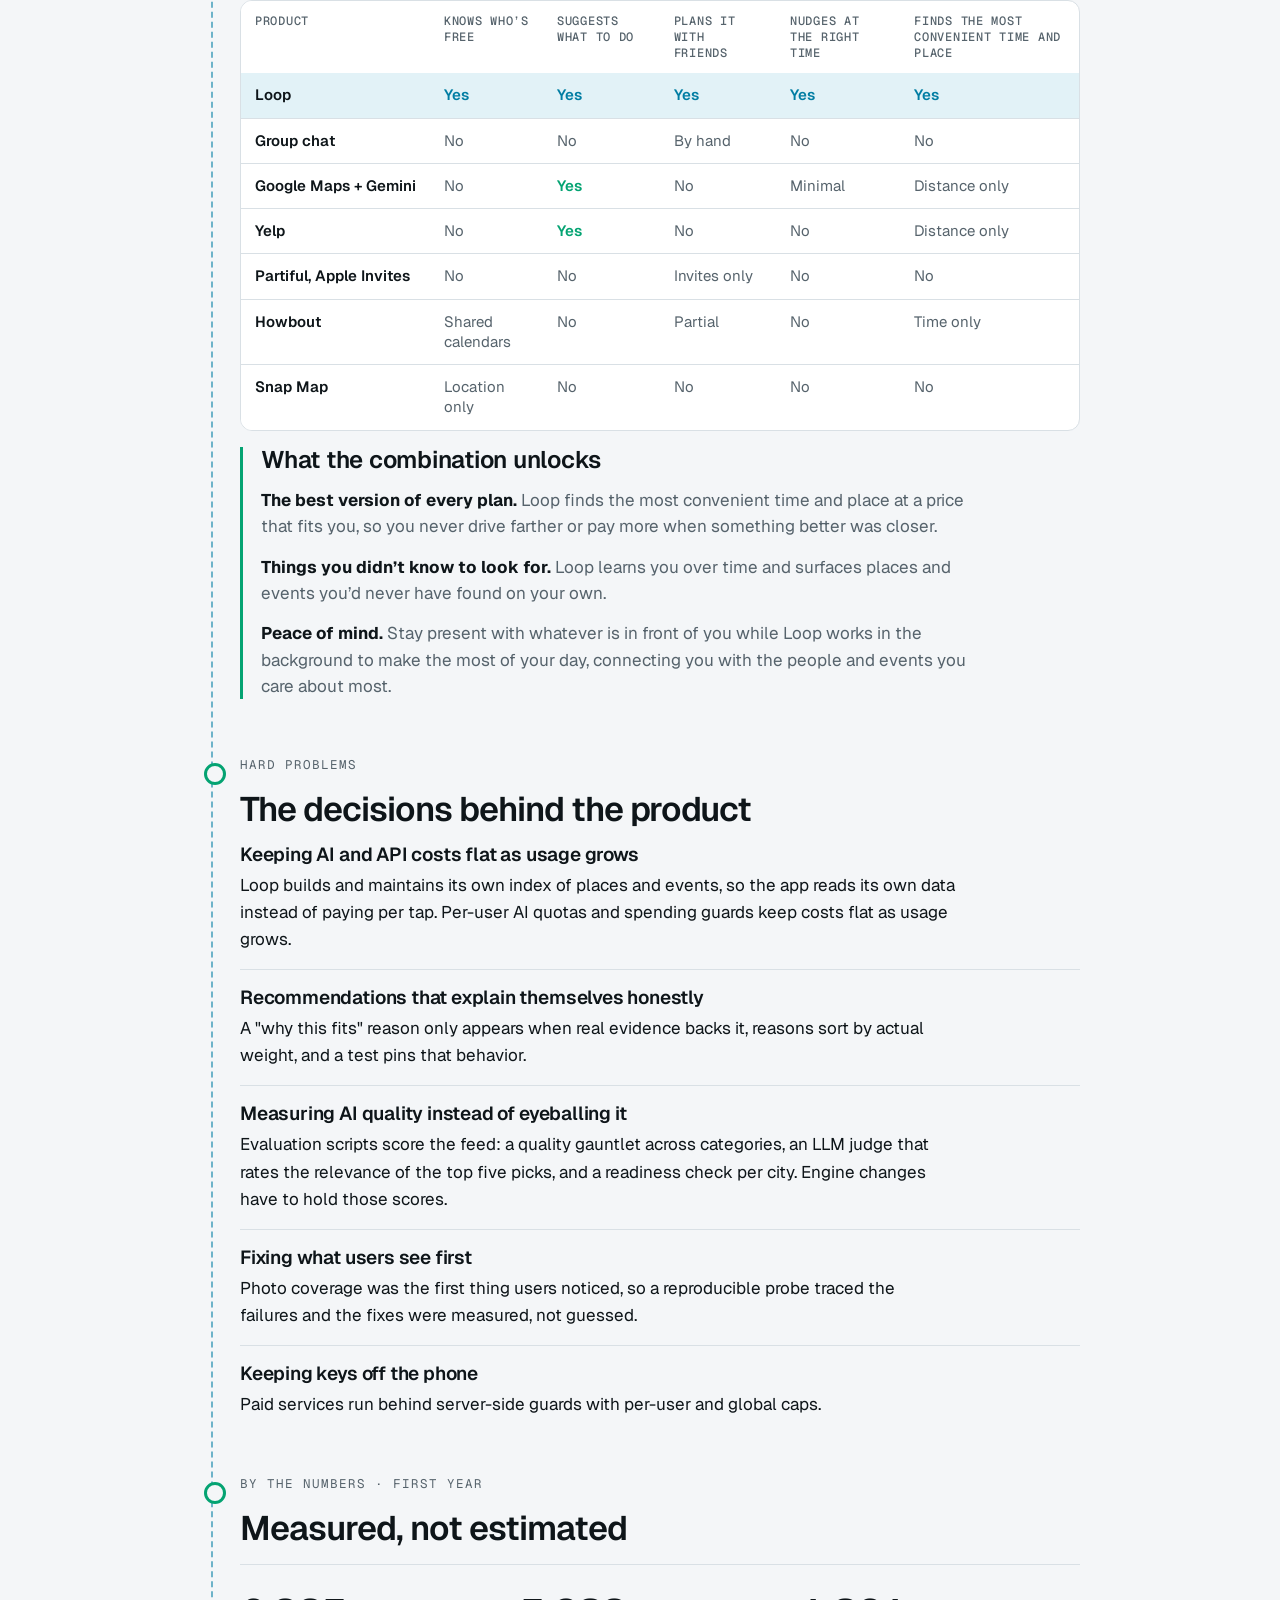
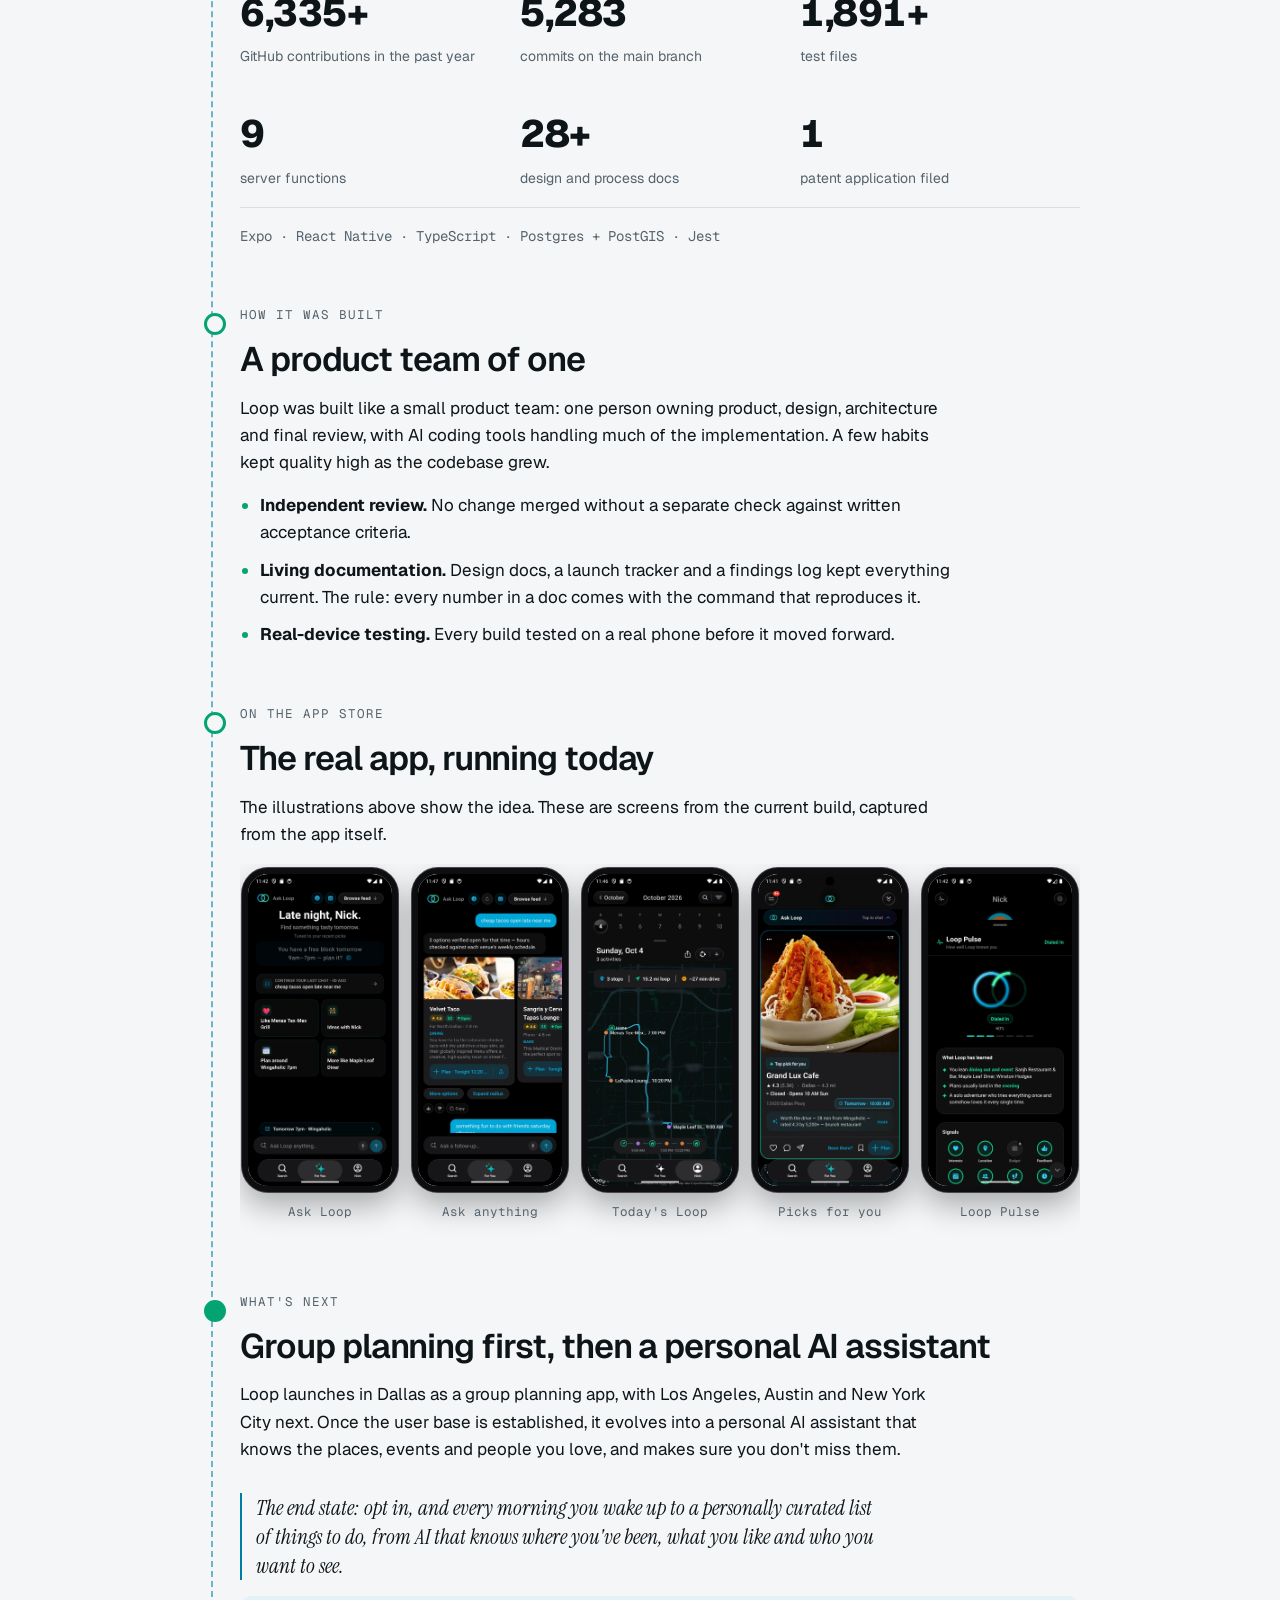
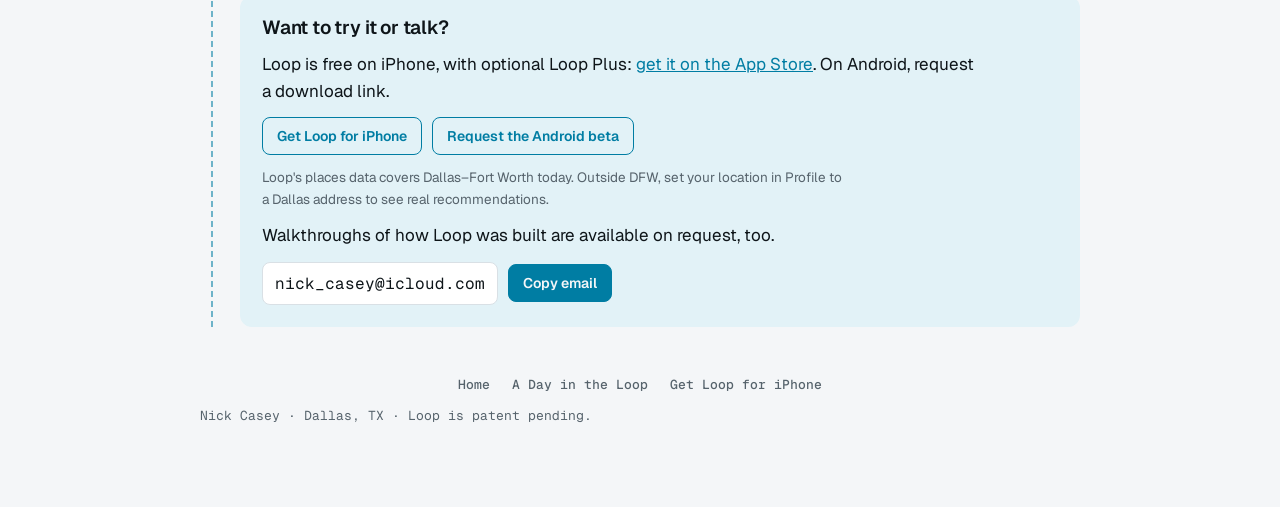
==== commit ad75cbcf: "CTAs point at the public TestFlight link until App Store approval (App Store page 404s today); flip " ====
--- a/case-study/index.html
+++ b/case-study/index.html
@@ -296,7 +296,7 @@
     <h1 class="prism-in">Loop</h1>
     <p class="lede">A personal assistant that suggests what to do and who to meet up with, so you stay in the loop with the people and places you care about most.</p>
     <div class="chips">
-      <a class="chip on" href="https://apps.apple.com/app/loop/id6820438290">Get Loop for iPhone</a>
+      <a class="chip on" href="https://testflight.apple.com/join/nhfZxpSc">Get Loop for iPhone</a>
       <span class="chip">Patent pending</span>
       <span class="chip">Launching in Dallas</span><span class="chip">Next: LA, Austin, NYC</span>
       <a class="chip" href="https://loopaiapp.com">loopaiapp.com</a>
@@ -745,8 +745,8 @@
       <p class="vision-line">The end state: opt in, and every morning you wake up to a personally curated list of things to do, from AI that knows where you've been, what you like and who you want to see.</p>
       <div class="contact">
         <h3>Want to try it or talk?</h3>
-        <p>Loop is free on iPhone, with optional Loop Plus: <a href="https://apps.apple.com/app/loop/id6820438290">get it on the App Store</a>. On Android, request a download link.</p>
-        <div class="beta-btns"><a href="https://apps.apple.com/app/loop/id6820438290">Get Loop for iPhone</a><a href="mailto:support@loopaiapp.com?subject=Loop%20beta%20access%20%28Android%29&amp;body=Hi%2C%0A%0AI%27d%20like%20to%20try%20the%20Loop%20beta%20on%20Android.%0A%0AName%3A%0ACompany%20and%20role%3A%0AEmail%20for%20the%20download%20link%3A%0A%0AThanks%21">Request the Android beta</a></div>
+        <p>Loop is free on iPhone, with optional Loop Plus: <a href="https://testflight.apple.com/join/nhfZxpSc">get it on the App Store</a>. On Android, request a download link.</p>
+        <div class="beta-btns"><a href="https://testflight.apple.com/join/nhfZxpSc">Get Loop for iPhone</a><a href="mailto:support@loopaiapp.com?subject=Loop%20beta%20access%20%28Android%29&amp;body=Hi%2C%0A%0AI%27d%20like%20to%20try%20the%20Loop%20beta%20on%20Android.%0A%0AName%3A%0ACompany%20and%20role%3A%0AEmail%20for%20the%20download%20link%3A%0A%0AThanks%21">Request the Android beta</a></div>
         <p class="fine">Loop's places data covers Dallas&ndash;Fort Worth today. Outside DFW, set your location in Profile to a Dallas address to see real recommendations.</p>
         <p>Walkthroughs of how Loop was built are available on request, too.</p>
         <div class="mail"><code id="email">nick_casey@icloud.com</code><button type="button" id="copy">Copy email</button></div>
@@ -754,7 +754,7 @@
     </section>
   </div>
 
-  <footer><div class="cs-footer-links"><a class="lnk" href="/">Home</a><a class="lnk" href="/vision/">A Day in the Loop</a><a class="lnk" href="https://apps.apple.com/app/loop/id6820438290">Get Loop for iPhone</a></div>Nick Casey · Dallas, TX · Loop is patent pending.</footer>
+  <footer><div class="cs-footer-links"><a class="lnk" href="/">Home</a><a class="lnk" href="/vision/">A Day in the Loop</a><a class="lnk" href="https://testflight.apple.com/join/nhfZxpSc">Get Loop for iPhone</a></div>Nick Casey · Dallas, TX · Loop is patent pending.</footer>
 </main>
 
 <script>
